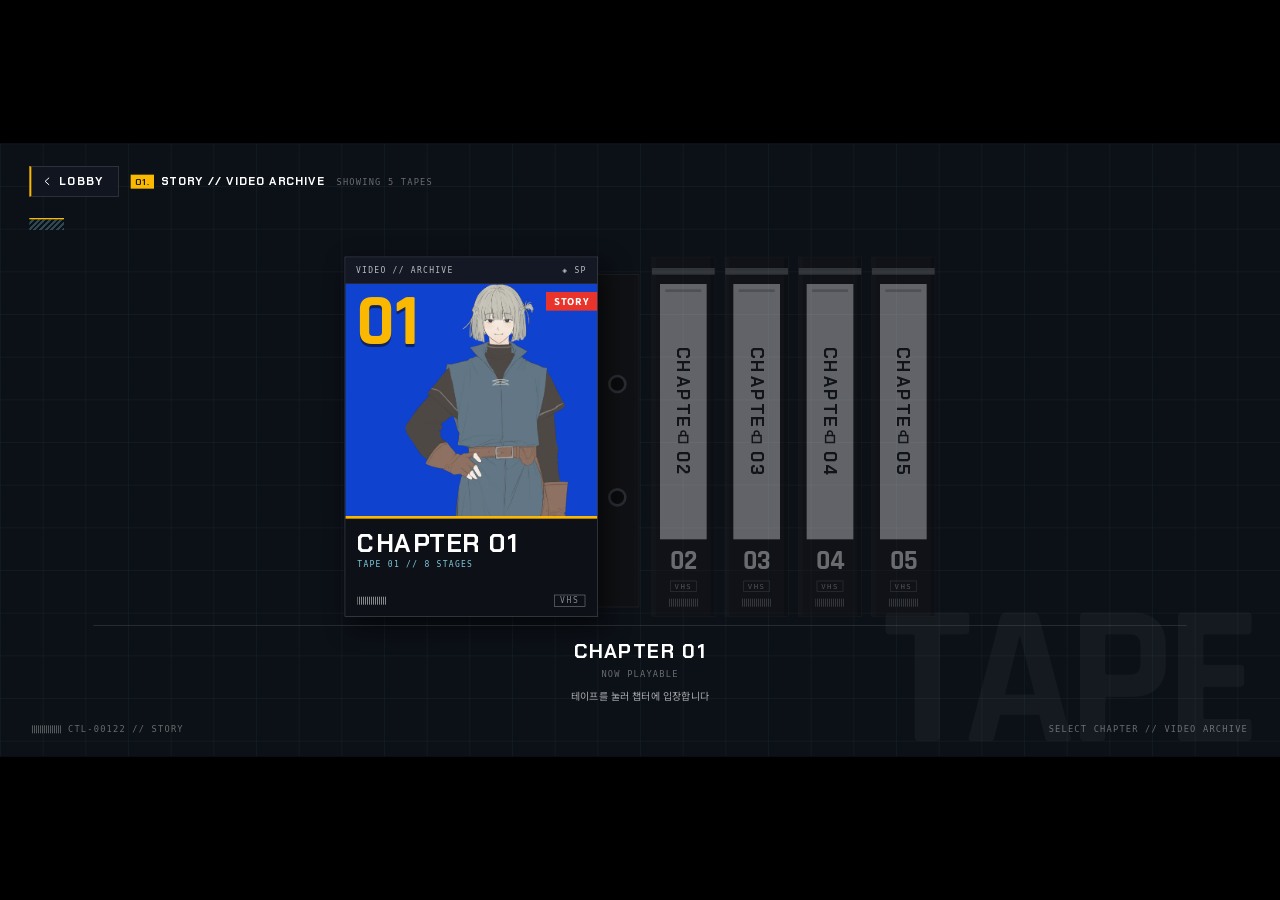
==== index.html @ e3a19040 "Add files via upload" ====
<!DOCTYPE html>
<html lang="ko">
<head>
  <meta charset="UTF-8">
  <meta name="viewport" content="width=device-width, initial-scale=1.0">
  <title>STORY MODE // AGENT LIST</title>
  <link rel="preconnect" href="https://fonts.googleapis.com">
  <link rel="stylesheet" href="https://fonts.googleapis.com/css2?family=Chakra+Petch:ital,wght@0,500;0,700;1,700&family=Rajdhani:wght@600;700&family=Noto+Sans+KR:wght@400;500;700;900&display=swap">
  <link rel="stylesheet" href="css/base.css">
  <link rel="stylesheet" href="css/select.css">
  <link rel="stylesheet" href="css/story.css">
  <link rel="stylesheet" href="css/formation.css">
  <link rel="stylesheet" href="css/battle.css">
</head>
<body>
  <!-- 1920 x 920 고정 캔버스 (기존 사이트와 동일한 기준 해상도 · 균일 스케일) -->
  <div id="viewport">
    <div id="stage" class="g-canvas">
      <div id="screen-root"></div>
      <div id="fx-root"></div>
    </div>
  </div>

  <div class="g-rotate-notice">가로모드 화면에서 플레이해 주세요</div>
  <div id="g-tooltip" class="g-tooltip" role="tooltip"></div>

  <!-- 공통 SVG 심볼 -->
  <svg width="0" height="0" style="position:absolute" aria-hidden="true">
    <defs>
      <g id="i-back" fill="none" stroke="currentColor" stroke-width="2.2" stroke-linejoin="miter"><path d="M16 4 7 12l9 8"/></g>
      <g id="i-lock" fill="none" stroke="currentColor" stroke-width="2.2" stroke-linecap="square" stroke-linejoin="miter"><path d="M5.4 10.4h13.2v10.2H5.4z"/><path d="M8.4 10.4V7.2a3.6 3.6 0 0 1 7.2 0v3.2"/></g>
      <g id="i-speed" fill="none" stroke="currentColor" stroke-width="2.2" stroke-linejoin="miter"><path d="M3 5l8 7-8 7z"/><path d="M12 5l8 7-8 7z"/></g>
      <g id="i-auto" fill="none" stroke="currentColor" stroke-width="2.2" stroke-linejoin="miter"><path d="M20 12a8 8 0 1 1-2.3-5.6"/><path d="M20 3v5h-5"/></g>
      <g id="i-swap" fill="none" stroke="currentColor" stroke-width="2.2" stroke-linejoin="miter"><path d="M4 8h14l-4-4"/><path d="M20 16H6l4 4"/></g>
      <g id="i-pause" fill="none" stroke="currentColor" stroke-width="2.6"><path d="M9 5v14M15 5v14"/></g>
      <g id="i-skip" fill="none" stroke="currentColor" stroke-width="2.2" stroke-linejoin="miter"><path d="M4 5l9 7-9 7z"/><path d="M18 5v14"/></g>
      <g id="i-target" fill="none" stroke="currentColor" stroke-width="2"><circle cx="12" cy="12" r="8"/><path d="M12 1v5M12 18v5M1 12h5M18 12h5"/></g>
    </defs>
  </svg>

  <!-- 데이터 (챕터·캐릭터 추가 시 이 파일들만 수정) -->
  <script src="js/data/statuses.js"></script>
  <script src="js/data/characters.js"></script>
  <script src="js/data/enemies.js"></script>
  <script src="js/data/stories.js"></script>
  <script src="js/data/chapters.js"></script>
  <!-- 코어 -->
  <script src="js/core/util.js"></script>
  <script src="js/core/art.js"></script>
  <script src="js/core/save.js"></script>
  <script src="js/core/tooltip.js"></script>
  <script src="js/core/router.js"></script>
  <!-- 시스템 (화면과 분리된 순수 게임 로직) -->
  <script src="js/systems/battle-engine.js"></script>
  <!-- 화면 -->
  <script src="js/screens/chapter-select.js"></script>
  <script src="js/screens/chapter-map.js"></script>
  <script src="js/screens/story.js"></script>
  <script src="js/screens/formation.js"></script>
  <script src="js/screens/battle-fx.js"></script>
  <script src="js/screens/battle-ui.js"></script>
  <script src="js/screens/tutorial.js"></script>
  <script src="js/main.js"></script>
</body>
</html>
---- css/base.css ----
/* ==============================================================================
   GAME SITE — BASE
   기존 사이트(20241754_김민솔) 디자인 토큰 계승
   · 컬러: Ref/색감/색감_최종.png (코발트 #0f42cf · 옐로 #fab800 · 딥 네이비 #141824 · 레드 #e8342a)
   · 폰트: Chakra Petch / Rajdhani / Noto Sans KR + 모노 라벨
   · 1920 x 920 고정 캔버스 균일 스케일
   ============================================================================== */

:root {
  --c-white: #ffffff;
  --c-steel-blue: #0f42cf;
  --c-blue: #3a6ea5;
  --c-cyan: #7ec8d8;
  --c-deep-navy: #141824;
  --c-dark-core: #0d1017;
  --c-slate: #232733;
  --c-slate-dark: #181c26;
  --c-accent-yellow: #fab800;
  --c-yellow-soft: #e8c44a;
  --c-alert-red: #e8342a;
  --c-buff: #7ec8d8;
  --c-debuff: #e8342a;

  --panel-bg: rgba(18, 22, 32, 0.92);
  --panel-border: rgba(255, 255, 255, 0.18);
  --txt: #ffffff;
  --txt-dim: rgba(255, 255, 255, 0.65);
  --txt-faint: rgba(255, 255, 255, 0.38);
  --line: rgba(255, 255, 255, 0.16);

  --font-display: "Chakra Petch", "Noto Sans KR", sans-serif;
  --font-headline: "Rajdhani", "Noto Sans KR", sans-serif;
  --font-mono: "Consolas", "JetBrains Mono", monospace;
  --font-body: "Noto Sans KR", -apple-system, "Segoe UI", sans-serif;

  --ease-snappy: cubic-bezier(0.16, 1, 0.3, 1);
}

*, *::before, *::after { box-sizing: border-box; margin: 0; padding: 0; -webkit-font-smoothing: antialiased; }

html, body {
  width: 100%; height: 100%;
  overflow: hidden;
  background: #000;
  color: var(--txt);
  font-family: var(--font-body);
  user-select: none;
}

button { font-family: inherit; color: inherit; background: none; border: 0; cursor: pointer; }
button:disabled { cursor: default; }
img { -webkit-user-drag: none; }

#viewport { position: fixed; inset: 0; background: #000; overflow: hidden; }

.g-canvas {
  position: absolute;
  left: 50%; top: 50%;
  width: 1920px; height: 920px;
  transform-origin: center center;
  transform: translate(-50%, -50%);
  overflow: hidden;
  background: #0c1017;
}

#screen-root, #fx-root { position: absolute; inset: 0; }
#fx-root { pointer-events: none; z-index: 900; }
#fx-root > * { pointer-events: auto; }

.g-screen { position: absolute; inset: 0; overflow: hidden; }

.g-ico { width: 100%; height: 100%; display: block; }

/* ── 화면 페이드 (기존 사이트 .screen-fade) ── */
.g-fade-in { animation: gFadeIn 0.28s var(--ease-snappy) both; }
@keyframes gFadeIn { from { opacity: 0; transform: scale(0.996); } to { opacity: 1; transform: none; } }

/* ── 상단 컨트롤 바 (기존 .btn-return-lobby 스타일) ── */
.g-topbar {
  position: absolute; top: 34px; left: 44px; right: 44px;
  display: flex; align-items: center; gap: 18px;
  z-index: 50;
}
.g-back {
  display: inline-flex; align-items: center; gap: 10px;
  height: 46px; padding: 0 22px 0 16px;
  background: var(--panel-bg);
  border: 1.5px solid var(--panel-border);
  border-left: 3px solid var(--c-accent-yellow);
  font-family: var(--font-display);
  font-weight: 700; font-size: 17px; letter-spacing: 0.12em;
  color: var(--txt);
  transition: border-color 0.16s ease, transform 0.16s ease;
}
.g-back:hover { border-color: rgba(255,255,255,0.55); border-left-color: var(--c-accent-yellow); transform: translateY(-2px); }
.g-back .g-ico { width: 16px; height: 16px; }
.g-badge {
  display: inline-flex; align-items: center; gap: 10px;
  font-family: var(--font-display); font-weight: 700; font-size: 17px; letter-spacing: 0.1em;
}
.g-badge .num {
  background: var(--c-accent-yellow); color: var(--c-deep-navy);
  font-size: 13px; padding: 2px 6px; font-weight: 800;
}
.g-mono { font-family: var(--font-mono); font-size: 13px; letter-spacing: 0.14em; color: var(--txt-faint); text-transform: uppercase; }

/* ── 버튼 ── */
.g-btn {
  position: relative;
  display: inline-flex; align-items: center; justify-content: center; gap: 12px;
  height: 64px; min-width: 220px; padding: 0 36px;
  font-family: var(--font-display); font-size: 24px; font-weight: 700; letter-spacing: 0.08em;
  background: var(--panel-bg);
  border: 1.5px solid var(--panel-border);
  transition: transform 0.16s cubic-bezier(0.2,0,0,1), border-color 0.16s ease, filter 0.16s ease;
}
.g-btn:hover:not(:disabled) { transform: translateY(-3px); border-color: rgba(255,255,255,0.55); }
.g-btn:active:not(:disabled) { transform: translateY(1px); }
.g-btn:disabled { opacity: 0.4; }
/* 메인 액션 버튼 — 옐로 + 계단 노치 (기존 gm-card 실루엣) */
.g-btn-primary {
  background: var(--c-accent-yellow);
  color: var(--c-deep-navy);
  border-color: var(--c-accent-yellow);
  clip-path: polygon(0 0, calc(100% - 18px) 0, 100% 18px, 100% 100%, 18px 100%, 0 calc(100% - 18px));
}
.g-btn-primary:hover:not(:disabled) { border-color: var(--c-accent-yellow); filter: brightness(1.06); }
.g-btn-primary::after {
  content: "▶▶"; font-size: 12px; letter-spacing: -2px; opacity: 0.6;
}
.g-btn-ghost { background: rgba(255,255,255,0.92); color: var(--c-deep-navy); border-color: #fff; }

/* ── 패널 (기존 노치 패널) ── */
.g-panel {
  background: var(--panel-bg);
  border: 1.5px solid var(--panel-border);
  clip-path: polygon(0 0, 190px 0, 206px 14px, 100% 14px, 100% 100%, 0 100%);
}

/* ── 툴팁 (기존 .js-global-tooltip) ── */
.g-tooltip {
  position: fixed; z-index: 99999; display: none; pointer-events: none;
  max-width: min(380px, calc(100vw - 16px));
  background: #101a2b; color: #fff;
  font-size: 14px; font-weight: 500; line-height: 1.55; letter-spacing: 0.01em;
  padding: 10px 14px;
  border-left: 3px solid var(--c-accent-yellow);
  box-shadow: 0 8px 24px rgba(0,0,0,0.45);
  word-break: keep-all;
}
.g-tooltip.visible { display: block; }
.g-tooltip .tt-title { font-weight: 800; font-size: 15px; margin-bottom: 4px; display: flex; gap: 8px; align-items: baseline; }
.g-tooltip .tt-tag { font-family: var(--font-mono); font-size: 11px; letter-spacing: 0.12em; color: var(--c-accent-yellow); text-transform: uppercase; }
.g-tooltip .tt-tag.buff { color: var(--c-buff); }
.g-tooltip .tt-tag.debuff { color: #ff7a72; }
.g-tooltip .tt-sub { color: rgba(255,255,255,0.6); font-size: 12px; margin-top: 4px; }
.g-tooltip em { font-style: normal; color: var(--c-accent-yellow); font-weight: 700; }
.g-tooltip .tt-row + .tt-row { margin-top: 6px; padding-top: 6px; border-top: 1px solid rgba(255,255,255,0.1); }

/* ── 오류 화면 ── */
.g-error {
  position: absolute; inset: 0; display: flex; flex-direction: column; align-items: center; justify-content: center; gap: 22px;
  background: #0c1017;
}
.g-error-code { font-family: var(--font-mono); letter-spacing: 0.2em; color: var(--c-alert-red); }
.g-error-msg { font-size: 22px; }

/* ── 공통 배경 장식 (기존 selection-bg-deco 축약) ── */
.g-bg-grid {
  position: absolute; inset: 0; pointer-events: none;
  background-image:
    linear-gradient(rgba(126,200,216,0.05) 1px, transparent 1px),
    linear-gradient(90deg, rgba(126,200,216,0.05) 1px, transparent 1px);
  background-size: 64px 64px;
}
.g-hash {
  position: absolute; width: 52px; height: 18px; pointer-events: none;
  background: repeating-linear-gradient(-45deg, rgba(126,200,216,0.3) 0 3px, transparent 3px 6px);
  border-top: 2px solid var(--c-accent-yellow);
}
.g-ghost-num {
  position: absolute; font-family: var(--font-headline); font-weight: 700; line-height: 1;
  color: rgba(255,255,255,0.04); letter-spacing: -0.04em; pointer-events: none;
}
.g-barcode {
  display: inline-block; width: 44px; height: 12px;
  background-image: repeating-linear-gradient(to right, currentColor 0 1.5px, transparent 1.5px 3px, currentColor 3px 4.5px, transparent 4.5px 6px);
}

/* 세로 화면 안내 */
.g-rotate-notice {
  display: none; position: fixed; inset: 0; z-index: 100000;
  align-items: center; justify-content: center;
  background: #0c1017; color: #fff; font-size: 18px; letter-spacing: 0.04em;
}
@media (orientation: portrait) and (max-width: 900px) {
  .g-rotate-notice { display: flex; }
}
---- css/select.css ----
/* ==============================================================================
   CHAPTER SELECT — 비디오 테이프 (옆면 = 챕터, 선택된 챕터 = 앞면)
   CHAPTER MAP    — 스테이지 타임라인 + 스테이지 팝업
   ============================================================================== */

/* ── 챕터 선택 ─────────────────────────────────────────────────────────── */
.cs-screen { background: #0c1017; }
.cs-screen .g-ghost-num { font-size: 300px; right: 40px; bottom: -40px; }
.cs-screen .g-hash { top: 112px; left: 44px; }
.cs-label-br { position: absolute; right: 48px; bottom: 34px; }
.cs-label-bl { position: absolute; left: 48px; bottom: 34px; display: flex; gap: 10px; align-items: center; color: rgba(255,255,255,0.3); }

.cs-shelf {
  position: absolute; left: 0; right: 0; top: 150px; height: 560px;
  display: flex; align-items: flex-end; justify-content: center; gap: 14px;
}
/* 선반 바닥선 */
.cs-shelf::after {
  content: ""; position: absolute; left: 140px; right: 140px; bottom: -14px; height: 1px; background: var(--line);
}

/* 테이프 옆면 */
.cs-spine {
  position: relative; flex: 0 0 96px; height: 540px;
  background: #15171d;
  border: 1px solid rgba(255,255,255,0.08);
  box-shadow: inset 6px 0 0 rgba(255,255,255,0.03), inset -6px 0 0 rgba(0,0,0,0.4);
  display: flex; flex-direction: column; align-items: center;
  padding: 16px 0 14px;
  transition: transform 0.18s var(--ease-snappy);
}
.cs-spine-band { width: 100%; height: 10px; background: var(--c-steel-blue); }
.cs-spine-label {
  flex: 1; width: 70px; margin: 14px 0;
  background: #ecebe4; color: var(--c-deep-navy);
  display: flex; align-items: center; justify-content: center;
  position: relative;
}
.cs-spine-label span {
  writing-mode: vertical-rl;
  font-family: var(--font-display); font-weight: 700; font-size: 26px; letter-spacing: 0.14em;
}
.cs-spine-label::before {
  content: ""; position: absolute; top: 8px; left: 8px; right: 8px; height: 4px; background: var(--c-accent-yellow);
}
.cs-spine-num { font-family: var(--font-headline); font-weight: 700; font-size: 40px; line-height: 1; color: #fff; }
.cs-spine-vhs {
  margin-top: 8px; font-family: var(--font-mono); font-size: 11px; letter-spacing: 0.2em;
  border: 1px solid rgba(255,255,255,0.35); padding: 1px 6px; color: rgba(255,255,255,0.7);
}
.cs-spine .g-barcode { margin-top: 10px; color: rgba(255,255,255,0.4); }
.cs-spine.is-locked { filter: grayscale(1); opacity: 0.38; cursor: default; }
.cs-spine.is-locked .cs-spine-band { background: #6b6f78; }
.cs-spine-lock {
  position: absolute; top: 50%; left: 50%; width: 30px; height: 30px; transform: translate(-50%, -50%);
  color: var(--c-deep-navy); background: #ecebe4; padding: 3px;
}

/* 테이프 앞면 (선택된 챕터) */
.cs-cover-wrap { position: relative; flex: 0 0 auto; margin-right: 66px; }
.cs-tape-body {
  position: absolute; top: 26px; right: -62px; width: 330px; height: 500px;
  background: #101114; border: 1px solid rgba(255,255,255,0.08);
  transition: transform 0.3s var(--ease-snappy);
}
.cs-tape-body::before, .cs-tape-body::after {
  content: ""; position: absolute; right: 18px; width: 28px; height: 28px; border-radius: 50%;
  border: 4px solid #2a2c33; background: #0a0b0d;
}
.cs-tape-body::before { top: 150px; }
.cs-tape-body::after { top: 320px; }
.cs-cover {
  position: relative; width: 380px; height: 540px; display: block; text-align: left;
  background: #121722;
  border: 1.5px solid rgba(255,255,255,0.22);
  overflow: hidden;
  transition: transform 0.2s cubic-bezier(0.2,0,0,1), border-color 0.2s ease;
  filter: drop-shadow(10px 14px 18px rgba(0,0,0,0.6));
}
.cs-cover-wrap:hover .cs-cover { transform: translateY(-6px); border-color: var(--c-accent-yellow); }
.cs-cover-wrap:hover .cs-tape-body { transform: translateX(26px); }
.cs-cover-top {
  position: absolute; top: 0; left: 0; right: 0; height: 40px; z-index: 3;
  display: flex; align-items: center; justify-content: space-between; padding: 0 16px;
  background: var(--c-deep-navy); border-bottom: 1px solid rgba(255,255,255,0.1);
  font-family: var(--font-mono); font-size: 12px; letter-spacing: 0.16em; color: rgba(255,255,255,0.7);
}
.cs-cover-art { position: absolute; top: 40px; left: 0; right: 0; bottom: 150px; background: var(--c-steel-blue); overflow: hidden; }
.cs-cover-art img { position: absolute; left: 50%; top: 0; height: 200%; }
.cs-cover-num {
  position: absolute; z-index: 3; left: 16px; top: 52px;
  font-family: var(--font-headline); font-weight: 700; font-size: 110px; line-height: 0.85; color: var(--c-accent-yellow);
  text-shadow: 0 4px 0 rgba(13,16,23,0.6);
}
.cs-cover-tag {
  position: absolute; z-index: 3; top: 52px; right: 0;
  background: var(--c-alert-red); color: #fff; font-weight: 800; font-size: 14px; letter-spacing: 0.1em; padding: 4px 12px;
}
.cs-cover-bottom {
  position: absolute; left: 0; right: 0; bottom: 0; height: 150px; z-index: 3;
  background: #0d1017; padding: 18px 18px 14px; display: flex; flex-direction: column; gap: 6px;
  border-top: 4px solid var(--c-accent-yellow);
}
.cs-cover-title { font-family: var(--font-display); font-weight: 700; font-size: 38px; letter-spacing: 0.06em; line-height: 1; }
.cs-cover-sub { font-family: var(--font-mono); font-size: 12px; letter-spacing: 0.16em; color: var(--c-cyan); }
.cs-cover-meta { margin-top: auto; display: flex; align-items: center; justify-content: space-between; color: rgba(255,255,255,0.5); }
.cs-cover-meta .vhs { font-family: var(--font-mono); font-size: 12px; border: 1px solid rgba(255,255,255,0.4); padding: 1px 8px; letter-spacing: 0.2em; }

.cs-caption {
  position: absolute; left: 0; right: 0; top: 742px; text-align: center;
}
.cs-caption-title { font-family: var(--font-display); font-weight: 700; font-size: 30px; letter-spacing: 0.08em; }
.cs-caption-sub { margin-top: 8px; }
.cs-caption-hint { margin-top: 14px; font-size: 15px; color: var(--txt-dim); }

/* ── 챕터 맵 ──────────────────────────────────────────────────────────── */
.cm-screen { background: #0c1017; }
.cm-bg-art {
  position: absolute; left: 260px; top: 60px; height: 980px; opacity: 0.08; filter: grayscale(1);
  pointer-events: none;
}
.cm-screen .g-ghost-num { font-size: 420px; left: 30px; top: 70px; color: rgba(255,255,255,0.035); }
.cm-horizon { position: absolute; left: 0; right: 0; top: 560px; height: 1px; background: rgba(126,200,216,0.14); }
.cm-vline { position: absolute; top: 0; bottom: 0; width: 1px; background: rgba(126,200,216,0.08); }
.cm-chapter-title {
  position: absolute; left: 92px; top: 150px;
}
.cm-chapter-title .eyebrow { font-family: var(--font-mono); font-size: 14px; letter-spacing: 0.2em; color: var(--c-cyan); }
.cm-chapter-title .title { margin-top: 10px; font-family: var(--font-display); font-weight: 700; font-size: 64px; letter-spacing: 0.04em; line-height: 1; }
.cm-chapter-title .sub { margin-top: 14px; color: var(--txt-dim); font-size: 16px; }

.cm-timeline { position: absolute; left: 0; right: 0; bottom: 0; height: 260px; }
.cm-rail {
  position: absolute; left: 70px; right: 70px; bottom: 74px; height: 14px;
  border-top: 1px solid rgba(255,255,255,0.5);
  background-image: repeating-linear-gradient(90deg, rgba(255,255,255,0.35) 0 1px, transparent 1px 16px);
  background-size: 100% 6px; background-repeat: no-repeat;
}
.cm-rail-time { position: absolute; bottom: 36px; font-family: var(--font-mono); font-size: 13px; color: rgba(255,255,255,0.45); letter-spacing: 0.1em; }

.cm-node {
  position: absolute; bottom: 74px; width: 300px; height: 150px; text-align: left;
  display: flex; flex-direction: column; justify-content: flex-end; padding: 0 0 26px 0;
}
.cm-node-no { font-family: var(--font-headline); font-weight: 700; font-size: 44px; line-height: 1; color: #fff; }
.cm-node-no small { font-size: 30px; color: rgba(255,255,255,0.6); }
.cm-node-name { margin-top: 4px; font-size: 26px; font-weight: 700; letter-spacing: 0.02em; }
.cm-node-state { position: absolute; top: 28px; left: 92px; font-family: var(--font-mono); font-size: 12px; letter-spacing: 0.16em; color: var(--c-accent-yellow); }
.cm-node::after {
  content: ""; position: absolute; left: 0; bottom: -7px; width: 14px; height: 14px; transform: rotate(45deg);
  background: #0c1017; border: 2px solid #fff;
}
.cm-node:hover .cm-node-name, .cm-node.is-selected .cm-node-name { color: var(--c-accent-yellow); }
.cm-node.is-selected::after { background: var(--c-accent-yellow); border-color: var(--c-accent-yellow); }
.cm-node.is-cleared::after { background: #fff; }
.cm-node.is-new { animation: cmNodeIn 0.9s var(--ease-snappy) both; }
@keyframes cmNodeIn {
  0% { opacity: 0; transform: translateY(24px); }
  60% { opacity: 1; }
  100% { opacity: 1; transform: none; }
}
.cm-new-flag {
  position: absolute; top: 0; left: 0; background: var(--c-alert-red); color: #fff;
  font-family: var(--font-mono); font-size: 12px; letter-spacing: 0.14em; padding: 2px 8px;
}

/* 스테이지 팝업 (오른쪽) */
.cm-popup {
  position: absolute; right: 60px; top: 120px; width: 600px; height: 520px; z-index: 40;
  padding: 50px 46px 40px;
  display: flex; flex-direction: column;
  animation: cmPop 0.3s var(--ease-snappy) both;
}
@keyframes cmPop { from { opacity: 0; transform: translateX(30px); } to { opacity: 1; transform: none; } }
.cm-popup-eyebrow { font-family: var(--font-mono); font-size: 13px; letter-spacing: 0.2em; color: var(--c-cyan); }
.cm-popup-name { margin-top: 12px; font-family: var(--font-display); font-weight: 700; font-size: 60px; line-height: 1; letter-spacing: 0.03em; }
.cm-popup-rule { margin: 22px 0 20px; height: 1px; background: var(--line); position: relative; }
.cm-popup-rule::before { content: ""; position: absolute; left: 0; top: -1px; width: 60px; height: 3px; background: var(--c-accent-yellow); }
.cm-popup-tags { display: flex; gap: 8px; margin-bottom: 14px; }
.cm-tag { font-family: var(--font-mono); font-size: 12px; letter-spacing: 0.14em; padding: 3px 10px; border: 1px solid var(--c-cyan); color: var(--c-cyan); }
.cm-tag.warn { border-color: var(--c-accent-yellow); color: var(--c-accent-yellow); }
.cm-popup-desc { font-size: 19px; line-height: 1.7; color: rgba(255,255,255,0.86); word-break: keep-all; }
.cm-popup-actions { margin-top: auto; display: flex; justify-content: flex-end; }
.cm-popup-actions .g-btn { min-width: 300px; height: 72px; font-size: 28px; }
.cm-popup-close {
  position: absolute; top: 26px; right: 22px; width: 36px; height: 36px; font-size: 20px; color: var(--txt-dim);
}
.cm-popup-close:hover { color: #fff; }

/* 열린 챕터 옆면 (선택 가능) */
.cs-spine.is-open { cursor: pointer; text-align: center; color: inherit; font-family: inherit; }
.cs-spine.is-open:hover { transform: translateY(-8px); border-color: rgba(255,255,255,0.4); }
.cs-new-flag {
  position: absolute; top: -12px; left: 50%; transform: translateX(-50%); z-index: 5;
  background: var(--c-alert-red); color: #fff; font-family: var(--font-mono); font-size: 12px; letter-spacing: 0.16em; padding: 2px 10px;
}
.cs-cover .cs-new-flag { top: 50px; left: auto; right: 0; transform: none; }
.cs-cover .cs-cover-tag + .cs-new-flag { top: 84px; }
.cm-node-sub { font-size: 15px; color: var(--txt-dim); margin-top: 2px; }
.cm-popup-sub { margin-top: 10px; font-size: 26px; font-weight: 700; color: rgba(255,255,255,0.88); }
.cm-popup-actions { gap: 12px; }
.cm-popup-actions .g-btn { min-width: 0; flex: 1; padding: 0 18px; }
.cm-popup-actions .g-btn:not(.g-btn-primary) { font-size: 22px; }

/* 타임라인 트랙 (스테이지 간격 고정 · 드래그로 좌우 이동) */
.cm-timeline { overflow: hidden; }
.cm-track { position: absolute; left: 0; top: 0; bottom: 0; will-change: transform; }
.cm-timeline.is-draggable { cursor: grab; touch-action: pan-y; }
.cm-timeline.is-dragging { cursor: grabbing; }
.cm-timeline.is-dragging .cm-node { pointer-events: none; }
.cm-timeline::before, .cm-timeline::after { content: ""; position: absolute; top: 0; bottom: 0; width: 120px; z-index: 5; pointer-events: none; opacity: 0; transition: opacity 0.25s ease; }
.cm-timeline::before { left: 0; background: linear-gradient(90deg, rgba(12,16,23,0.95), transparent); }
.cm-timeline::after { right: 0; background: linear-gradient(-90deg, rgba(12,16,23,0.95), transparent); }
.cm-timeline.can-left::before, .cm-timeline.can-right::after { opacity: 1; }
---- css/story.css ----
/* ==============================================================================
   STORY — 검은 화면 + 스테이지 이름(3초) → 대사창 (클릭 진행 / SKIP)
   ============================================================================== */
.st-screen { background: #000; cursor: pointer; }

.st-scene { position: absolute; inset: 0; overflow: hidden; }
.st-scene.is-shake { animation: stShake 0.7s linear both; }
@keyframes stShake {
  0%, 100% { transform: none; }
  10% { transform: translate(-14px, 6px); } 20% { transform: translate(12px, -8px); }
  30% { transform: translate(-10px, -4px); } 40% { transform: translate(9px, 7px); }
  50% { transform: translate(-7px, 3px); } 60% { transform: translate(6px, -5px); }
  70% { transform: translate(-4px, 2px); } 80% { transform: translate(3px, -2px); } 90% { transform: translate(-1px, 1px); }
}

/* 멀리서 깜빡이는 희미한 빛 */
.st-light {
  position: absolute; left: 50%; top: 40%; width: 10px; height: 10px; border-radius: 50%;
  transform: translate(-50%, -50%);
  background: #fff;
  box-shadow: 0 0 24px 10px rgba(255,255,255,0.35);
  opacity: 0;
  transition: width 1.6s ease, height 1.6s ease, box-shadow 1.6s ease, opacity 0.6s ease;
}
.st-light.is-flicker { animation: stFlicker 2.6s steps(1) infinite; }
@keyframes stFlicker {
  0% { opacity: 0.0; } 8% { opacity: 0.8; } 12% { opacity: 0.1; } 20% { opacity: 0.7; }
  45% { opacity: 0.6; } 50% { opacity: 0.05; } 58% { opacity: 0.75; } 100% { opacity: 0.65; }
}
.st-light.is-bright {
  animation: none; opacity: 0.9;
  width: 340px; height: 560px; border-radius: 50%;
  background: rgba(255,255,255,0.08);
  box-shadow: 0 0 140px 60px rgba(220,229,242,0.14), inset 0 0 120px rgba(220,229,242,0.25);
}
.st-light.is-warp { animation: stWarp 0.7s ease both; }
@keyframes stWarp { 0%,100% { transform: translate(-50%,-50%); } 30% { transform: translate(-50%,-50%) scale(1.15, 0.85) skewX(8deg); } 60% { transform: translate(-50%,-50%) scale(0.9, 1.1) skewX(-6deg); } }
.st-light.is-off { opacity: 0; }

/* 빛 너머의 실루엣 */
.st-figure {
  position: absolute; left: 50%; top: 40%; width: 200px; height: 480px;
  transform: translate(-50%, -50%) scale(0.7);
  color: #05060a; opacity: 0;
  transition: opacity 1.4s ease, transform 1.4s var(--ease-snappy);
}
.st-figure svg { width: 100%; height: 100%; display: block; }
.st-figure.is-visible { opacity: 1; }
.st-figure.is-near { transform: translate(-50%, -50%) scale(0.85); }
.st-figure.is-run { opacity: 0; transform: translate(-50%, -50%) scale(0.35); transition: opacity 1.1s ease, transform 1.1s ease-in; }

/* 말하는 캐릭터 */
.st-portrait {
  position: absolute; left: 180px; bottom: -120px; height: 940px; opacity: 0;
  filter: brightness(0.55);
  transition: opacity 0.35s ease, transform 0.35s var(--ease-snappy);
  transform: translateX(-20px);
  pointer-events: none;
}
.st-portrait.is-on { opacity: 1; transform: none; }

/* 대사창 */
.st-box {
  position: absolute; left: 0; right: 0; bottom: 0; height: 230px;
  background: rgba(8, 10, 15, 0.86);
  border-top: 1px solid rgba(255,255,255,0.14);
  padding: 34px 330px 0;
  opacity: 0; transform: translateY(16px);
  transition: opacity 0.4s ease, transform 0.4s var(--ease-snappy);
}
.st-box.is-on { opacity: 1; transform: none; }
.st-name {
  display: inline-flex; align-items: baseline; gap: 14px;
  font-family: var(--font-display); font-size: 30px; font-weight: 700; letter-spacing: 0.04em;
  padding-bottom: 8px; margin-bottom: 14px;
  border-bottom: 2px solid var(--c-accent-yellow);
  min-height: 46px;
}
.st-name small { font-family: var(--font-mono); font-size: 12px; letter-spacing: 0.2em; color: var(--txt-faint); font-weight: 400; }
.st-name.is-empty { visibility: hidden; }
.st-text { font-size: 26px; line-height: 1.6; color: #fff; word-break: keep-all; min-height: 84px; }
.st-text.is-narration { font-style: italic; color: rgba(255,255,255,0.72); }
.st-next {
  position: absolute; right: 330px; bottom: 30px; width: 0; height: 0;
  border-left: 9px solid transparent; border-right: 9px solid transparent; border-top: 12px solid #fff;
  opacity: 0; animation: stNext 1s ease-in-out infinite;
}
.st-next.is-on { opacity: 1; }
@keyframes stNext { 50% { transform: translateY(6px); } }

.st-skip {
  position: absolute; top: 34px; right: 44px; z-index: 50;
  display: inline-flex; align-items: center; gap: 10px;
  height: 46px; padding: 0 18px 0 20px;
  font-family: var(--font-display); font-size: 18px; font-weight: 700; letter-spacing: 0.14em;
  color: rgba(255,255,255,0.85);
  border: 1.5px solid rgba(255,255,255,0.25);
  background: rgba(8,10,15,0.6);
}
.st-skip:hover { color: #fff; border-color: rgba(255,255,255,0.6); }
.st-skip .g-ico { width: 18px; height: 18px; }
.st-progress { position: absolute; top: 46px; left: 44px; z-index: 30; }

/* 검은 화면 + 스테이지 이름 */
.st-title {
  position: absolute; inset: 0; z-index: 40; background: #000;
  display: flex; flex-direction: column; align-items: center; justify-content: center; gap: 16px;
  transition: opacity 0.6s ease;
  cursor: default;
}
.st-title.is-out { opacity: 0; pointer-events: none; }
.st-title-eyebrow { font-family: var(--font-mono); font-size: 14px; letter-spacing: 0.3em; color: rgba(255,255,255,0.45); }
.st-title-name {
  font-family: var(--font-display); font-size: 72px; font-weight: 700; letter-spacing: 0.12em;
  animation: stTitleIn 1.2s var(--ease-snappy) both;
}
.st-title-rule { width: 80px; height: 3px; background: var(--c-accent-yellow); animation: stRule 1.2s 0.3s var(--ease-snappy) both; }
@keyframes stTitleIn { from { opacity: 0; letter-spacing: 0.4em; } to { opacity: 1; } }
@keyframes stRule { from { width: 0; } }

/* ── 장면 배경 (이미지 없이 단색 + 최소한의 형태) ── */
.st-scene { transition: background-color 0.8s ease; }
.st-scene.bg-dark { background: #000; }
.st-scene.bg-room { background: #2a2420; }
.st-scene.bg-room::before { /* 창문으로 들어오는 햇빛 */
  content: ""; position: absolute; right: 260px; top: 90px; width: 360px; height: 420px;
  border: 10px solid #3a3029; background: rgba(255,236,190,0.16);
  box-shadow: 0 0 120px 30px rgba(255,226,160,0.12);
}
.st-scene.bg-room::after { content: ""; position: absolute; right: 440px; top: 90px; width: 10px; height: 420px; background: #3a3029; }
.st-scene.bg-campus { background: #253240; }
.st-scene.bg-campus::before { /* 교정 건물 실루엣 */
  content: ""; position: absolute; left: 0; right: 0; bottom: 230px; height: 300px;
  background: #1c2733;
  clip-path: polygon(0 100%, 0 40%, 8% 40%, 8% 20%, 14% 20%, 14% 40%, 30% 40%, 30% 10%, 34% 0, 38% 10%, 38% 40%, 60% 40%, 60% 25%, 72% 25%, 72% 40%, 86% 40%, 86% 15%, 92% 15%, 92% 40%, 100% 40%, 100% 100%);
}
.st-scene.bg-hall { background: #1f2229; }
.st-scene.bg-hall::before { /* 복도 원근선 */
  content: ""; position: absolute; inset: 0;
  background:
    linear-gradient(to bottom right, transparent 49.6%, rgba(255,255,255,0.06) 50%, transparent 50.4%) left / 50% 100% no-repeat,
    linear-gradient(to bottom left, transparent 49.6%, rgba(255,255,255,0.06) 50%, transparent 50.4%) right / 50% 100% no-repeat;
}
.st-scene.bg-classroom { background: #2a2a30; }
.st-scene.bg-classroom::before { /* 칠판 */
  content: ""; position: absolute; left: 420px; right: 420px; top: 110px; height: 260px;
  background: #22362e; border: 12px solid #3b342c;
}
.st-scene.bg-field { background: #22302a; }
.st-scene.bg-field::before { /* 훈련장 바닥 + 표적 */
  content: ""; position: absolute; left: 0; right: 0; bottom: 0; height: 46%; background: #2b3a2f; border-top: 1px solid rgba(255,255,255,0.08);
}
.st-scene.bg-field::after {
  content: ""; position: absolute; right: 380px; bottom: 380px; width: 90px; height: 90px; border-radius: 50%;
  border: 10px solid #8a3a2e; box-shadow: inset 0 0 0 14px #2b3a2f, inset 0 0 0 26px #8a3a2e;
}
.st-scene:not(.bg-dark) .st-portrait { filter: brightness(0.9); }

/* 장면 라벨 (좌상단) */
.st-scene-label {
  position: absolute; top: 80px; left: 44px; z-index: 30; opacity: 0; transition: opacity 0.4s ease;
  display: flex; align-items: baseline; gap: 12px; font-size: 18px; font-weight: 700;
}
.st-scene-label.is-on { opacity: 1; }
.st-scene-label b { font-family: var(--font-mono); font-size: 13px; letter-spacing: 0.2em; color: var(--c-accent-yellow); font-weight: 400; }
.st-scene-label span { font-size: 14px; font-weight: 400; color: var(--txt-dim); }
.st-scene-label span::before { content: "· "; }

/* 장면 전환 카드 */
.st-card {
  position: absolute; inset: 0; z-index: 35; background: #000;
  display: flex; flex-direction: column; align-items: center; justify-content: center; gap: 14px;
  opacity: 0; pointer-events: none; transition: opacity 0.5s ease;
}
.st-card.is-on { opacity: 1; pointer-events: auto; }
.st-card-no { font-family: var(--font-mono); font-size: 15px; letter-spacing: 0.3em; color: var(--c-accent-yellow); }
.st-card-title { font-size: 46px; font-weight: 900; letter-spacing: 0.04em; }
.st-card-place { font-size: 17px; color: var(--txt-dim); }
.st-card.is-on .st-card-title { animation: stTitleIn 1.2s var(--ease-snappy) both; }

.st-title-sub { font-size: 28px; font-weight: 700; letter-spacing: 0.06em; color: rgba(255,255,255,0.85); animation: stTitleIn 1.4s 0.2s var(--ease-snappy) both; }

/* 나레이션 */
.st-narr-tag { font-family: var(--font-mono); font-size: 14px; letter-spacing: 0.24em; color: var(--c-cyan); font-weight: 400; }
.st-text.is-narrator { color: #dce5f2; }

/* 손바닥 위 불꽃 + 흙먼지 */
.st-palm { position: absolute; left: 50%; top: 42%; width: 0; height: 0; opacity: 0; transition: opacity 0.6s ease; }
.st-palm.is-on { opacity: 1; }
.st-palm-fire {
  position: absolute; left: -26px; top: -60px; width: 52px; height: 74px;
  border-radius: 50% 50% 50% 50% / 62% 62% 38% 38%;
  background: #ff8a2a; box-shadow: 0 0 30px 12px rgba(255,110,30,0.55), inset 0 -10px 16px #ffd36b;
  animation: stFire 0.9s ease-in-out infinite alternate;
}
@keyframes stFire { to { transform: scale(0.92, 1.08) translateY(-4px); } }
.st-palm-dust {
  position: absolute; left: -70px; top: -40px; width: 140px; height: 70px; border-radius: 50%;
  border: 3px dotted rgba(190,160,110,0.8); animation: stOrbit 2.4s linear infinite;
}
.st-palm-dust.d2 { left: -90px; top: -50px; width: 180px; height: 90px; border-color: rgba(190,160,110,0.45); animation-duration: 3.4s; animation-direction: reverse; }
@keyframes stOrbit { to { transform: rotate(360deg); } }

/* 휘장 반짝임 */
.st-glint { position: absolute; left: 62%; top: 52%; width: 40px; height: 40px; opacity: 0; transform: rotate(45deg); border: 3px solid #f3d36c; box-shadow: 0 0 24px 8px rgba(243,211,108,0.6); }
.st-glint.is-on { animation: stGlint 1.6s ease both; }
@keyframes stGlint { 0% { opacity: 0; transform: rotate(45deg) scale(0.4); } 30% { opacity: 1; transform: rotate(45deg) scale(1.1); } 100% { opacity: 0; transform: rotate(45deg) scale(1); } }

/* STAGE CLEAR (스토리 전용 스테이지) */
.st-clear {
  position: absolute; inset: 0; z-index: 60; background: rgba(5,7,10,0.86);
  display: flex; flex-direction: column; align-items: center; justify-content: center; gap: 14px; cursor: pointer;
  animation: gFadeIn 0.5s ease both;
}
.st-clear-big { font-family: var(--font-display); font-weight: 700; font-size: 104px; letter-spacing: 0.14em; color: var(--c-accent-yellow); animation: stTitleIn 1.1s var(--ease-snappy) both; }
.st-clear-sub { font-size: 26px; font-weight: 700; letter-spacing: 0.04em; }
.st-clear-new { margin-top: 8px; background: var(--c-alert-red); padding: 4px 14px; font-weight: 800; letter-spacing: 0.1em; }
.st-clear-hint { margin-top: 36px; color: var(--txt-dim); font-size: 17px; }
---- css/formation.css ----
/* ==============================================================================
   FORMATION — 전투 이전 편성 화면 + 캐릭터 목록(오른쪽 스킬 패널)
   ============================================================================== */

/* 공용 홀 배경 (편성 / 전투) — 바둑판 바닥 */
.g-hall { position: absolute; inset: 0; background: #1d232d; overflow: hidden; }
.g-hall::before {
  content: ""; position: absolute; left: -50%; right: -50%; top: 52%; height: 140%;
  background-color: #2b323d;
  background-image: repeating-conic-gradient(#c9ced6 0 25%, #151a22 0 50%);
  background-size: 120px 120px;
  transform: perspective(700px) rotateX(62deg);
  transform-origin: 50% 0;
  opacity: 0.2;
}
.g-hall::after {
  content: ""; position: absolute; inset: 0; pointer-events: none;
  background:
    radial-gradient(120% 90% at 50% 40%, transparent 40%, rgba(0,0,0,0.55) 100%),
    linear-gradient(to bottom, rgba(0,0,0,0.35), transparent 24%, transparent 70%, rgba(0,0,0,0.6));
}
.g-hall-wall { position: absolute; left: 0; right: 0; top: 0; height: 52%; border-bottom: 1px solid rgba(255,255,255,0.08); }
.g-hall-pillar { position: absolute; top: 0; height: 52%; width: 70px; background: rgba(255,255,255,0.025); border-left: 1px solid rgba(255,255,255,0.05); border-right: 1px solid rgba(0,0,0,0.3); }

.fm-screen .g-topbar { z-index: 30; }

/* 왼쪽 정보 */
.fm-info { position: absolute; left: 92px; top: 150px; width: 560px; z-index: 10; }
.fm-sec + .fm-sec { margin-top: 40px; }
.fm-sec-h { font-size: 26px; font-weight: 700; display: flex; align-items: center; gap: 10px; }
.fm-sec-h::before { content: "▸"; font-size: 16px; color: var(--txt-dim); }
.fm-obj { margin: 16px 0 0 26px; display: flex; flex-direction: column; gap: 12px; font-size: 22px; color: rgba(255,255,255,0.85); }
.fm-obj li { list-style: none; display: flex; gap: 12px; align-items: center; }
.fm-obj li::before { content: "✦"; color: rgba(255,255,255,0.6); font-size: 18px; }
.fm-enemies { margin: 18px 0 0 26px; display: flex; gap: 18px; }
.fm-enemy {
  width: 76px; height: 96px; position: relative;
  background: rgba(18,22,32,0.8); border: 1px solid rgba(255,255,255,0.18);
  color: #05060a; display: flex; align-items: flex-end; justify-content: center; overflow: hidden;
}
.fm-enemy svg { width: 60px; height: 140px; margin-bottom: -50px; filter: drop-shadow(0 0 2px rgba(255,255,255,0.4)); }
.fm-enemy-count { position: absolute; right: 4px; bottom: 2px; color: #fff; font-family: var(--font-mono); font-size: 14px; }
.fm-enemy-names { margin: 12px 0 0 26px; color: var(--txt-dim); font-size: 17px; }
.fm-stage-name { margin-top: 44px; }

/* 오른쪽 4칸 편성 슬롯 */
.fm-slots { position: absolute; right: 120px; top: 120px; display: flex; gap: 22px; align-items: flex-start; z-index: 10; }
.fm-slot {
  position: relative; width: 220px; height: 470px; text-align: left;
  background: rgba(14,18,26,0.85);
  border: 1.5px solid rgba(255,255,255,0.2);
  overflow: hidden;
  transition: transform 0.16s cubic-bezier(0.2,0,0,1), border-color 0.16s ease;
  filter: drop-shadow(8px 12px 14px rgba(0,0,0,0.55));
}
.fm-slot:nth-child(2) { margin-top: 70px; }
.fm-slot:nth-child(3) { margin-top: 36px; }
.fm-slot:nth-child(4) { margin-top: 0; }
.fm-slot:not(:disabled):hover { transform: translateY(-5px); border-color: rgba(255,255,255,0.6); }
.fm-slot-art { position: absolute; inset: 0; background: var(--slot-color, #3a6ea5); }
.fm-slot-art img { position: absolute; left: 50%; top: 0; height: 175%; transform: translateX(-50%); }
.fm-slot-shade { position: absolute; left: 0; right: 0; bottom: 0; height: 150px; background: rgba(10,12,18,0.88); border-top: 3px solid var(--slot-color, #3a6ea5); }
.fm-slot-name { position: absolute; left: 18px; right: 18px; bottom: 50px; font-size: 30px; font-weight: 900; }
.fm-slot-en { position: absolute; left: 18px; bottom: 26px; font-family: var(--font-mono); font-size: 12px; letter-spacing: 0.16em; color: var(--txt-dim); text-transform: uppercase; }
.fm-slot-no {
  position: absolute; top: 0; left: 0; z-index: 3;
  background: var(--c-deep-navy); color: #fff; font-family: var(--font-headline); font-weight: 700; font-size: 22px;
  padding: 4px 12px;
}
.fm-slot-no.is-bench { background: #4a505c; font-family: var(--font-body); font-size: 16px; padding: 6px 12px; }
.fm-slot-tag {
  position: absolute; top: 0; right: 0; z-index: 3;
  background: var(--c-alert-red); color: #fff; font-weight: 800; font-size: 17px; letter-spacing: 0.1em; padding: 6px 16px;
}
.fm-slot-empty {
  position: absolute; inset: 0; display: flex; flex-direction: column; align-items: center; justify-content: center; gap: 14px;
  color: rgba(255,255,255,0.55); font-size: 18px;
}
.fm-slot-empty .plus { width: 64px; height: 64px; border: 1.5px dashed rgba(255,255,255,0.4); display: flex; align-items: center; justify-content: center; font-size: 34px; font-weight: 300; }
.fm-slot.is-locked { cursor: default; background: rgba(10,12,18,0.7); }
.fm-slot.is-locked .fm-slot-empty { color: rgba(255,255,255,0.3); }
.fm-slot.is-locked .fm-slot-empty .g-ico { width: 40px; height: 40px; }
.fm-slot.is-fixed { cursor: default; }
.fm-bench-note { position: absolute; right: 120px; top: 660px; z-index: 10; color: var(--txt-faint); font-size: 15px; }

.fm-actions { position: absolute; right: 120px; bottom: 70px; display: flex; gap: 16px; z-index: 10; }
.fm-actions .g-btn-primary { min-width: 360px; height: 78px; font-size: 30px; }
.fm-hint { position: absolute; left: 92px; bottom: 76px; color: var(--txt-dim); font-size: 16px; z-index: 10; }

/* ── 캐릭터 목록 ─────────────────────────────────────────────── */
.cl-overlay { position: absolute; inset: 0; z-index: 60; background: #12161f; display: flex; animation: gFadeIn 0.24s var(--ease-snappy) both; }
.cl-left { flex: 1 1 auto; min-width: 0; position: relative; padding: 120px 60px 0 92px; }
.cl-left .g-topbar { left: 44px; }
.cl-grid { display: grid; grid-template-columns: repeat(auto-fill, 200px); gap: 22px; }
.cl-card {
  position: relative; width: 200px; height: 300px; text-align: left; overflow: hidden;
  background: var(--card-color, #3a6ea5);
  border: 1.5px solid rgba(255,255,255,0.2);
  transition: transform 0.16s cubic-bezier(0.2,0,0,1), border-color 0.16s ease;
}
.cl-card:hover { transform: translateY(-4px); }
.cl-card.is-selected { border: 3px solid var(--c-accent-yellow); }
.cl-card img { position: absolute; left: 50%; top: 0; height: 180%; transform: translateX(-50%); }
.cl-card-foot { position: absolute; left: 0; right: 0; bottom: 0; height: 74px; background: rgba(10,12,18,0.88); padding: 10px 14px; }
.cl-card-name { font-size: 22px; font-weight: 900; }
.cl-card-en { font-family: var(--font-mono); font-size: 11px; letter-spacing: 0.14em; color: var(--txt-dim); text-transform: uppercase; }
.cl-card-flag {
  position: absolute; left: 0; right: 0; top: 118px; text-align: center; padding: 6px 0;
  background: rgba(10,12,18,0.72); font-size: 17px; font-weight: 700; letter-spacing: 0.1em;
}
.cl-card-flag.is-current { color: var(--c-accent-yellow); }

.cl-right {
  flex: 0 0 760px; width: 760px; position: relative; background: #0d1017; border-left: 1.5px solid rgba(255,255,255,0.14);
  padding: 96px 46px 140px; overflow-y: auto;
}
.cl-right::before { content: ""; position: absolute; left: 0; top: 0; bottom: 0; width: 4px; background: var(--char-color, #3a6ea5); }
.cl-r-eyebrow { font-family: var(--font-mono); font-size: 13px; letter-spacing: 0.2em; color: var(--char-color, var(--c-cyan)); }
.cl-r-name { margin-top: 8px; font-size: 52px; font-weight: 900; line-height: 1.1; }
.cl-r-en { font-family: var(--font-display); font-size: 18px; letter-spacing: 0.12em; color: var(--txt-dim); text-transform: uppercase; }
.cl-stats { margin-top: 22px; display: grid; grid-template-columns: repeat(5, minmax(0, 1fr)); gap: 10px; }
.cl-stat { background: rgba(255,255,255,0.04); border: 1px solid rgba(255,255,255,0.1); padding: 10px 14px; }
.cl-stat b { display: block; font-family: var(--font-mono); font-size: 12px; letter-spacing: 0.16em; color: var(--txt-faint); font-weight: 400; }
.cl-stat span { font-family: var(--font-headline); font-weight: 700; font-size: 28px; }
.cl-skill-h { margin-top: 28px; font-family: var(--font-display); font-weight: 700; font-size: 18px; letter-spacing: 0.14em; color: var(--txt-dim); }
.cl-skills { margin-top: 12px; display: flex; flex-direction: column; gap: 10px; }
.cl-skill { display: grid; grid-template-columns: 56px 1fr; gap: 14px; align-items: start; padding: 12px 14px; background: rgba(255,255,255,0.035); border: 1px solid rgba(255,255,255,0.08); }
.cl-skill.is-ult { border-color: rgba(250,184,0,0.45); }
.cl-skill-ico { width: 56px; height: 56px; background: #fff; display: flex; align-items: center; justify-content: center; overflow: hidden; }
.cl-skill-ico img { width: 100%; height: 100%; object-fit: cover; }
.cl-skill-ico.is-ult { background: var(--c-accent-yellow); color: var(--c-deep-navy); font-family: var(--font-headline); font-weight: 700; font-size: 22px; }
.cl-skill-top { display: flex; gap: 10px; align-items: baseline; }
.cl-skill-name { font-size: 19px; font-weight: 700; }
.cl-skill-type { font-family: var(--font-mono); font-size: 11px; letter-spacing: 0.14em; color: var(--c-accent-yellow); text-transform: uppercase; }
.cl-skill-ph { font-size: 12px; color: #ff9b94; border: 1px solid rgba(232,52,42,0.6); padding: 0 6px; }
.cl-skill-desc { margin-top: 4px; font-size: 15px; color: rgba(255,255,255,0.75); line-height: 1.5; word-break: keep-all; }
.cl-actions { position: fixed; right: 0; bottom: 0; width: 760px; padding: 20px 46px 28px; display: flex; justify-content: flex-end; gap: 14px; z-index: 2; background: #0d1017; border-top: 1px solid rgba(255,255,255,0.12); border-left: 1.5px solid rgba(255,255,255,0.14); }
.cl-actions .g-btn { min-width: 170px; height: 64px; font-size: 24px; }
.cl-actions .g-btn-primary { min-width: 220px; }

.cl-r-meta { margin-top: 14px; display: flex; flex-direction: column; gap: 4px; font-size: 15px; color: rgba(255,255,255,0.85); }
.cl-r-meta b { display: inline-block; width: 64px; font-family: var(--font-mono); font-size: 12px; letter-spacing: 0.1em; color: var(--txt-faint); font-weight: 400; }
.cl-mech { margin-top: 10px; display: flex; flex-direction: column; gap: 6px; font-size: 14px; color: rgba(255,255,255,0.75); line-height: 1.5; word-break: keep-all; }
.cl-mech b { color: #ffb27a; margin-right: 8px; }
.cl-skill-en { font-family: var(--font-display); font-size: 12px; letter-spacing: 0.06em; color: var(--txt-faint); }
.cl-skill-elem { font-size: 11px; font-weight: 800; padding: 0 6px; color: #fff; }
.cl-skill-elem.fire { background: #d9531e; }
.cl-skill-elem.earth { background: #8a6a3c; }
.cl-skill-cat { margin-top: 2px; font-size: 12px; color: var(--c-accent-yellow); }
.cl-skill-note { margin-top: 4px; font-size: 13px; color: rgba(255,255,255,0.5); line-height: 1.45; word-break: keep-all; }
.cl-skills { gap: 8px; }
.cl-skill { padding: 10px 12px; }
.cl-skill-desc { font-size: 14px; }

/* 아이콘 타일 (캐릭터 목록 오른쪽 패널) */
.cl-tiles { margin-top: 12px; display: grid; grid-template-columns: repeat(4, minmax(0, 1fr)); gap: 12px; }
.cl-tiles.is-small { grid-template-columns: repeat(5, minmax(0, 1fr)); gap: 10px; }
.cl-tile {
  display: flex; flex-direction: column; align-items: center; gap: 8px; padding: 14px 6px 12px;
  background: rgba(255,255,255,0.035); border: 1px solid rgba(255,255,255,0.12); cursor: help;
  transition: border-color 0.15s ease, transform 0.15s ease;
}
.cl-tile:hover { border-color: var(--c-accent-yellow); transform: translateY(-2px); }
.cl-tile-ico { width: 64px; height: 64px; display: flex; align-items: center; justify-content: center; background: #1b2130; color: #fff; }
.cl-tile-ico .g-icon { width: 36px; height: 36px; }
.cl-tiles.is-small .cl-tile-ico { width: 44px; height: 44px; }
.cl-tiles.is-small .cl-tile-ico .g-icon { width: 26px; height: 26px; }
.cl-tile-label { font-size: 15px; font-weight: 700; text-align: center; word-break: keep-all; line-height: 1.3; }
.cl-tiles.is-small .cl-tile-label { font-size: 12px; font-weight: 500; color: rgba(255,255,255,0.8); }
.cl-tile-sub { font-family: var(--font-mono); font-size: 10px; letter-spacing: 0.14em; color: var(--txt-faint); }
.cl-tile.fire .cl-tile-ico, .cl-tile.is-elem.fire .cl-tile-ico { background: #d9531e; }
.cl-tile.earth .cl-tile-ico, .cl-tile.is-elem.earth .cl-tile-ico { background: #8a6a3c; }
.cl-tile.is-mech .cl-tile-ico { background: #3a2a1e; color: #ffb27a; }
.cl-tile.is-ult { border-color: rgba(250,184,0,0.5); }
.cl-tile.is-ult .cl-tile-ico { background: var(--c-accent-yellow); color: var(--c-deep-navy); }
.cl-tile.is-ult .cl-tile-sub { color: var(--c-accent-yellow); }
.cl-hint { margin-top: 18px; font-size: 13px; color: var(--txt-faint); }
.cl-skill-h { margin-top: 30px; }

.cl-right { box-sizing: border-box; overflow-x: hidden; }
.cl-tile { min-width: 0; }

.cl-draft { margin-top: 10px; font-size: 13px; color: #ffb27a; }
.cl-card img[src$='.svg'], .fm-slot-art img[src$='.svg'] { height: 150%; }

/* 클리어한 고정 편성 스테이지: 스토리 덱으로 플레이 */
.fm-story-btn { margin-top: 26px; display: flex; flex-direction: column; align-items: flex-start; gap: 4px; padding: 12px 18px; text-align: left; }
.fm-story-btn small { font-size: 12px; color: var(--txt-dim); font-weight: 400; letter-spacing: 0.02em; }
.cl-tile-ico.is-art { width: 64px; height: 94px; padding: 0; overflow: hidden; border: 1px solid rgba(255,255,255,0.6); }
.cl-tile-ico.is-art img { width: 100%; height: 100%; object-fit: cover; object-position: center top; display: block; }
---- css/battle.css ----
/* ==============================================================================
   BATTLE — 리버스: 1999 방식 카드 전투
   --spd : 1 (기본) / 0.5 (2배속). 모든 연출 시간에 곱해짐
   ============================================================================== */
.bt-screen { --spd: 1; }
.bt-screen.is-fast { --spd: 0.5; }

/* ── HUD 좌상단 ── */
.bt-hud-tl { position: absolute; left: 44px; top: 34px; z-index: 40; display: flex; flex-direction: column; gap: 8px; }
.bt-hud-row {
  display: flex; gap: 40px; align-items: center; height: 44px; padding: 0 18px;
  background: rgba(10,12,18,0.72); border-left: 3px solid var(--c-accent-yellow);
  font-size: 19px; font-weight: 500;
}
.bt-hud-sub { height: 36px; font-size: 15px; color: var(--txt-dim); border-left-color: rgba(255,255,255,0.3); }

/* ── HUD 우상단 버튼 (다이아몬드) ── */
.bt-hud-tr { position: absolute; right: 44px; top: 30px; z-index: 40; display: flex; gap: 26px; }
.bt-ctrl { position: relative; width: 64px; height: 84px; display: flex; flex-direction: column; align-items: center; }
.bt-ctrl-d {
  width: 50px; height: 50px; margin-top: 6px; transform: rotate(45deg);
  background: rgba(10,12,18,0.72); border: 1.5px solid rgba(255,255,255,0.4);
  display: flex; align-items: center; justify-content: center;
  transition: background 0.15s ease, border-color 0.15s ease;
}
.bt-ctrl-d .g-ico { width: 24px; height: 24px; transform: rotate(-45deg); }
.bt-ctrl-l { margin-top: 12px; font-family: var(--font-mono); font-size: 12px; letter-spacing: 0.12em; color: var(--txt-dim); }
.bt-ctrl:hover:not(:disabled) .bt-ctrl-d { border-color: #fff; }
.bt-ctrl.is-on .bt-ctrl-d { background: var(--c-accent-yellow); border-color: var(--c-accent-yellow); color: var(--c-deep-navy); }
.bt-ctrl.is-on .bt-ctrl-l { color: var(--c-accent-yellow); }
.bt-ctrl:disabled { opacity: 0.35; }

/* ── 행동 슬롯 (중앙 위) ── */
.bt-slots { position: absolute; left: 48.4%; top: 66px; transform: translateX(-50%); z-index: 30; display: flex; gap: 12px; }
.bt-slot {
  position: relative; width: 100px; height: 148px;
  background: rgba(10,12,18,0.55); border: 1.5px dashed rgba(255,255,255,0.3);
  display: flex; align-items: center; justify-content: center;
}
.bt-slot-n { position: absolute; top: -26px; left: 0; font-family: var(--font-headline); font-weight: 700; font-size: 20px; color: var(--txt-dim); }
.bt-slot.is-locked { border-style: solid; border-color: rgba(255,255,255,0.1); background: rgba(60,64,72,0.45); color: rgba(255,255,255,0.25); }
.bt-slot.is-locked .g-ico { width: 34px; height: 34px; }
.bt-slot.is-filled { border-style: solid; border-color: transparent; cursor: pointer; }
.bt-slot.is-filled:hover .bt-card { transform: translateY(-4px); }
.bt-slot .bt-card { width: 100px; height: 148px; }
.bt-slot.is-running { border-color: var(--c-accent-yellow); }

/* ── 유닛 ── */
.bt-field { position: absolute; inset: 0; z-index: 10; }
.bt-unit { position: absolute; bottom: 230px; width: 220px; margin-left: -110px; height: 600px; display: flex; flex-direction: column; align-items: center; justify-content: flex-end; }
.bt-unit-top { display: flex; flex-direction: column; align-items: center; gap: 6px; margin-bottom: 16px; }
.bt-status-row { display: flex; gap: 9px; min-height: 32px; align-items: flex-end; margin-bottom: 4px; }
.bt-status {
  position: relative; width: 30px; height: 30px;
  display: flex; align-items: center; justify-content: center;
  color: #fff; border: 1.5px solid rgba(255,255,255,0.85);
  box-shadow: 0 2px 6px rgba(0,0,0,0.5);
  animation: btPop calc(0.35s * var(--spd)) var(--ease-snappy) both;
}
.bt-status .g-icon { width: 19px; height: 19px; }
.bt-status.buff { background: #2a7f95; }
.bt-status.debuff { background: #b8291f; }
.bt-status i { position: absolute; right: -6px; bottom: -6px; min-width: 15px; height: 15px; padding: 0 3px; background: #0d1017; border: 1px solid rgba(255,255,255,0.6); font-style: normal; font-size: 10px; line-height: 13px; text-align: center; font-family: var(--font-mono); }
.bt-status i:empty { display: none; }
@keyframes btPop { from { transform: scale(0.2); opacity: 0; } to { transform: none; opacity: 1; } }
.bt-hp-wrap { display: flex; flex-direction: column; align-items: center; gap: 3px; }
.bt-hp { width: 170px; height: 8px; background: rgba(0,0,0,0.6); border: 1px solid rgba(255,255,255,0.25); position: relative; overflow: hidden; }
.bt-hp-fill { position: absolute; left: 0; top: 0; bottom: 0; width: 100%; background: #5fd38a; transition: width calc(0.5s * var(--spd)) ease; }
.bt-hp-shield { position: absolute; right: 0; top: 0; bottom: 0; width: 0; background: rgba(232,196,74,0.85); transition: width calc(0.4s * var(--spd)) ease; }
.bt-hp-lag { position: absolute; left: 0; top: 0; bottom: 0; width: 100%; background: rgba(255,255,255,0.7); transition: width calc(1s * var(--spd)) ease calc(0.3s * var(--spd)); }
.bt-unit.is-enemy .bt-hp-fill { background: #e0773a; }
.bt-hp-txt { font-family: var(--font-mono); font-size: 13px; color: rgba(255,255,255,0.8); white-space: nowrap; }
.bt-unit-name { font-size: 14px; color: rgba(255,255,255,0.75); }
.bt-moxie { display: flex; gap: 5px; height: 12px; }
.bt-moxie span { width: 9px; height: 9px; transform: rotate(45deg); border: 1px solid rgba(255,255,255,0.5); background: rgba(0,0,0,0.4); transition: background calc(0.2s * var(--spd)) ease; }
.bt-moxie span.on { background: var(--c-accent-yellow); border-color: var(--c-accent-yellow); }
.bt-sprite { position: relative; height: 400px; display: flex; align-items: flex-end; justify-content: center; }
.bt-sprite img { height: 400px; display: block; filter: drop-shadow(0 10px 10px rgba(0,0,0,0.5)); }
.bt-sprite > svg { height: 400px; width: 167px; color: #06070b; filter: drop-shadow(0 0 2px rgba(255,255,255,0.45)) drop-shadow(0 0 18px rgba(0,0,0,0.9)); }
.bt-unit.is-enemy .bt-sprite { cursor: crosshair; }
.bt-shadow { position: absolute; bottom: -10px; left: 50%; width: 180px; height: 26px; margin-left: -90px; border-radius: 50%; background: rgba(0,0,0,0.45); z-index: -1; }
.bt-unit.is-dead { opacity: 0; transition: opacity calc(0.6s * var(--spd)) ease, filter calc(0.6s * var(--spd)) ease; filter: grayscale(1); pointer-events: none; }
.bt-unit.is-hit .bt-sprite { animation: btHit calc(0.32s * var(--spd)) linear; }
@keyframes btHit { 0%,100% { transform: none; filter: none; } 20% { transform: translateX(-10px); filter: brightness(2.2); } 50% { transform: translateX(8px); } 75% { transform: translateX(-4px); } }

/* 대상 지정 표시 */
.bt-target-mark {
  position: absolute; left: 50%; bottom: 150px; z-index: 2; width: 96px; height: 96px; margin-left: -48px;
  color: var(--c-accent-yellow); opacity: 0; transform: scale(1.4); pointer-events: none;
  transition: opacity 0.18s ease, transform 0.25s var(--ease-snappy);
}
.bt-unit.is-target .bt-target-mark { opacity: 0.9; transform: none; animation: btSpin 6s linear infinite; }
@keyframes btSpin { to { transform: rotate(360deg); } }

/* 적 행동 예고 */
.bt-intent {
  min-width: 70px; height: 26px; padding: 0 10px; display: flex; align-items: center; justify-content: center; gap: 6px;
  background: rgba(10,12,18,0.8); border: 1px solid rgba(232,52,42,0.7); color: #ff9b94; font-size: 13px; font-weight: 700;
}
.bt-intent::before { content: "!"; font-family: var(--font-headline); }
.bt-intent.is-hidden { visibility: hidden; }

/* 스킬명 콜아웃 */
.bt-callout {
  position: absolute; z-index: 50; transform: translate(-50%, 0);
  background: rgba(10,12,18,0.9); border-left: 3px solid var(--c-accent-yellow);
  padding: 6px 14px; font-size: 18px; font-weight: 700; white-space: nowrap;
  animation: btCall calc(1.6s * var(--spd)) ease both;
  pointer-events: none;
}
.bt-callout small { font-family: var(--font-mono); color: var(--c-accent-yellow); margin-left: 6px; font-size: 13px; }
.bt-callout.is-enemy { border-left-color: var(--c-alert-red); }
@keyframes btCall { 0% { opacity: 0; transform: translate(-50%, 10px); } 15%, 80% { opacity: 1; transform: translate(-50%, 0); } 100% { opacity: 0; } }

/* 피해 숫자 */
.bt-float {
  position: absolute; z-index: 60; pointer-events: none; transform: translate(-50%, 0);
  font-family: var(--font-display); font-style: italic; font-weight: 700; font-size: 48px; color: #fff;
  text-shadow: 0 3px 0 rgba(0,0,0,0.7);
  animation: btFloat calc(1.5s * var(--spd)) ease-out both;
}
.bt-float.is-heal { color: #7be3a2; font-size: 34px; }
.bt-float.is-status { font-family: var(--font-body); font-style: normal; font-size: 20px; color: var(--c-buff); }
.bt-float.is-status.debuff { color: #ff9b94; }
@keyframes btFloat { 0% { opacity: 0; transform: translate(-50%, 20px) scale(1.3); } 15% { opacity: 1; transform: translate(-50%, 0) scale(1); } 80% { opacity: 1; } 100% { opacity: 0; transform: translate(-50%, -50px); } }

/* ── 손패 카드 ── */
.bt-hand { position: absolute; right: 44px; bottom: 26px; z-index: 30; display: flex; gap: 12px; align-items: flex-end; min-height: 230px; }
.bt-card {
  position: relative; width: 150px; height: 220px; flex: 0 0 auto;
  background: var(--card-color, #3a6ea5);
  border: 2px solid #e9e6dc;
  overflow: hidden; text-align: left;
  transition: transform 0.16s cubic-bezier(0.2,0,0,1), opacity 0.2s ease, filter 0.2s ease;
  box-shadow: 0 8px 14px rgba(0,0,0,0.5);
}
.bt-hand .bt-card:hover:not(.is-queued) { transform: translateY(-10px); }
.bt-card-art { position: absolute; left: 0; right: 0; top: 0; bottom: 44px; background-repeat: no-repeat; background-size: 330% auto; }
.bt-card-foot { position: absolute; left: 0; right: 0; bottom: 0; height: 44px; background: #e9e6dc; color: var(--c-deep-navy); padding: 3px 8px; }
.bt-card-type { font-family: var(--font-display); font-style: italic; font-weight: 700; font-size: 18px; letter-spacing: 0.06em; line-height: 1; text-transform: uppercase; }
.bt-card-type.attack { color: var(--c-alert-red); }
.bt-card-type.buff { color: #2a8aa0; }
.bt-card-type.debuff { color: var(--c-steel-blue); }
.bt-card-name { font-size: 12px; font-weight: 700; margin-top: 3px; white-space: nowrap; overflow: hidden; text-overflow: ellipsis; }
.bt-card-owner { position: absolute; top: 6px; left: 6px; background: rgba(10,12,18,0.8); font-size: 11px; padding: 1px 6px; color: #fff; }
.bt-card.is-ult { border-color: var(--c-accent-yellow); width: 160px; height: 236px; }
.bt-card.is-ult .bt-card-foot { background: var(--c-accent-yellow); }
/* 사용 예약된 카드: 손패에서 살짝 내려앉아 흐려지고, 작은 순번 표시 */
.bt-hand .bt-card.is-queued { transform: translateY(12px); filter: grayscale(0.6) brightness(0.6); cursor: default; box-shadow: 0 4px 8px rgba(0,0,0,0.4); }
.bt-card-order { position: absolute; inset: 0; display: none; flex-direction: column; align-items: center; justify-content: center; gap: 4px; pointer-events: none; }
.bt-card-order b {
  width: 40px; height: 40px; border-radius: 50%; display: flex; align-items: center; justify-content: center;
  font-family: var(--font-headline); font-weight: 700; font-size: 22px; color: #fff;
  border: 2px solid rgba(255,255,255,0.9); background: rgba(10,12,18,0.7);
}
.bt-card-order span { font-family: var(--font-mono); font-size: 10px; letter-spacing: 0.25em; color: rgba(255,255,255,0.85); padding-left: 0.25em; }
.bt-card.is-queued .bt-card-order { display: flex; }
.bt-card.is-queued.is-commit .bt-card-order { animation: btOrderIn 0.22s ease-out both; }
@keyframes btOrderIn { from { opacity: 0; transform: scale(1.15); } to { opacity: 1; transform: none; } }
/* 카드를 고른 순간: 짧게 들렸다가 가라앉음 (반짝임 없음) */
.bt-hand .bt-card.is-commit { animation: btCommit 0.24s ease-out both; }
@keyframes btCommit {
  0% { transform: translateY(-8px); }
  100% { transform: translateY(12px); filter: grayscale(0.6) brightness(0.6); }
}
/* 슬롯에 놓일 때: 얇은 테두리가 한 번 옅게 퍼짐 */
.bt-slot.is-commit::after {
  content: ''; position: absolute; inset: -2px; border: 1px solid rgba(255,255,255,0.7); pointer-events: none;
  animation: btSlotRing 0.35s 0.1s ease-out both;
}
@keyframes btSlotRing { 0% { opacity: 0.8; transform: scale(1); } 100% { opacity: 0; transform: scale(1.08); } }
.bt-slot.is-filled .bt-card { box-shadow: 0 0 0 1px rgba(255,255,255,0.6); }
.bt-card.is-new { animation: btCardIn calc(0.4s * var(--spd)) var(--ease-snappy) both; }
@keyframes btCardIn { from { opacity: 0; transform: translateX(60px); } to { opacity: 1; transform: none; } }
.bt-card.is-merged { animation: btMerge calc(0.5s * var(--spd)) ease both; }
@keyframes btMerge { 0% { filter: brightness(2.4); transform: scale(1.08); } 100% { filter: none; transform: none; } }
.bt-hand.is-locked .bt-card { cursor: default; }
.bt-slot .bt-card { box-shadow: none; }
.bt-slot .bt-card-type { font-size: 13px; }
.bt-slot .bt-card-name { font-size: 10px; }
.bt-slot .bt-card-foot { height: 34px; }
.bt-slot .bt-card-art { bottom: 34px; top: 0; }
.bt-card-art.is-skill-art { background-size: cover; background-position: center top; }
.bt-slot .bt-slot .bt-card-owner { display: none; }

.bt-hand-info { position: absolute; right: 50px; bottom: 278px; z-index: 30; font-family: var(--font-mono); font-size: 13px; color: var(--txt-dim); letter-spacing: 0.1em; }

/* ── 대기석 ── */
.bt-bench { position: absolute; left: 44px; bottom: 34px; z-index: 30; display: flex; gap: 12px; }
.bt-bench-card { width: 120px; height: 150px; position: relative; background: var(--card-color); border: 1.5px solid rgba(255,255,255,0.3); overflow: hidden; }
.bt-bench-card img { position: absolute; left: 50%; top: 0; height: 200%; transform: translateX(-50%); }
.bt-bench-card .lab { position: absolute; top: 0; left: 0; background: #4a505c; padding: 2px 10px; font-size: 14px; }
.bt-bench-card .hp { position: absolute; left: 6px; right: 6px; bottom: 6px; height: 6px; background: rgba(0,0,0,0.6); }
.bt-bench-card .hp b { display: block; height: 100%; background: #5fd38a; }
.bt-bench-card.is-dead { filter: grayscale(1); opacity: 0.5; }

/* ── 배너 / 토스트 ── */
.bt-banner {
  position: absolute; left: 0; right: 0; top: 380px; height: 90px; z-index: 70; pointer-events: none;
  display: flex; align-items: center; justify-content: center;
  background: rgba(10,12,18,0.72); border-top: 1px solid rgba(255,255,255,0.12); border-bottom: 1px solid rgba(255,255,255,0.12);
  font-family: var(--font-display); font-size: 40px; font-weight: 700; letter-spacing: 0.3em;
  animation: btBanner calc(1.6s * var(--spd)) ease both;
}
.bt-banner.is-enemy { color: #ff9b94; }
@keyframes btBanner { 0% { opacity: 0; letter-spacing: 0.6em; } 20%, 75% { opacity: 1; letter-spacing: 0.3em; } 100% { opacity: 0; } }
.bt-toast {
  position: absolute; left: 50%; top: 290px; transform: translateX(-50%); z-index: 75; pointer-events: none;
  background: rgba(10,12,18,0.9); border-left: 3px solid var(--c-accent-yellow); padding: 12px 22px; font-size: 19px;
  animation: btToast 2.6s ease both;
}
@keyframes btToast { 0% { opacity: 0; } 10%, 85% { opacity: 1; } 100% { opacity: 0; } }

/* ── 전투 시작 멘트 (왼쪽 위 소녀 실루엣) ── */
.bt-intro { position: absolute; inset: 0; z-index: 85; cursor: pointer; }
.bt-intro-box {
  position: absolute; left: 44px; top: 150px; display: flex; gap: 18px; align-items: center;
  background: rgba(8,10,15,0.9); border: 1px solid rgba(255,255,255,0.14); padding: 16px 30px 16px 16px;
  animation: gFadeIn 0.4s var(--ease-snappy) both;
}
.bt-intro-ico { width: 92px; height: 92px; background: #3b4250; color: #000; overflow: hidden; border: 1px solid rgba(255,255,255,0.25); }
.bt-intro-ico svg { width: 100%; height: 100%; }
.bt-intro-name { font-family: var(--font-display); font-weight: 700; font-size: 20px; color: var(--txt-dim); }
.bt-intro-text { margin-top: 6px; font-size: 26px; font-weight: 700; }
.bt-intro-hint { position: absolute; left: 0; right: 0; bottom: 290px; text-align: center; font-size: 16px; color: var(--txt-dim); animation: stNext 1.4s ease-in-out infinite; }

/* ── 모달 (일시정지 / 교체 / 결과) ── */
.bt-modal { position: absolute; inset: 0; z-index: 95; background: rgba(5,7,10,0.72); display: flex; align-items: center; justify-content: center; animation: gFadeIn 0.2s ease both; }
.bt-modal-box { width: 620px; padding: 50px 46px 40px; display: flex; flex-direction: column; gap: 16px; }
.bt-modal-title { font-family: var(--font-display); font-size: 34px; font-weight: 700; letter-spacing: 0.1em; margin-bottom: 10px; }
.bt-modal-text { font-size: 17px; color: var(--txt-dim); margin-bottom: 8px; line-height: 1.6; }
.bt-modal-box .g-btn { width: 100%; }
.bt-swap-list { display: flex; gap: 16px; justify-content: center; margin: 10px 0 6px; }
.bt-swap-item { width: 150px; height: 200px; position: relative; overflow: hidden; background: var(--card-color); border: 2px solid rgba(255,255,255,0.3); text-align: left; }
.bt-swap-item:hover { border-color: var(--c-accent-yellow); }
.bt-swap-item img { position: absolute; left: 50%; top: 0; height: 200%; transform: translateX(-50%); }
.bt-swap-item span { position: absolute; left: 0; right: 0; bottom: 0; background: rgba(10,12,18,0.85); padding: 6px 10px; font-weight: 700; }
.bt-swap-in { text-align: center; color: var(--c-accent-yellow); font-size: 16px; }

.bt-result { position: absolute; inset: 0; z-index: 96; display: flex; flex-direction: column; align-items: center; justify-content: center; gap: 12px; background: rgba(5,7,10,0.8); cursor: pointer; animation: gFadeIn 0.4s ease both; }
.bt-result-big { font-family: var(--font-display); font-weight: 700; font-size: 120px; letter-spacing: 0.16em; line-height: 1; color: var(--c-accent-yellow); animation: stTitleIn 1s var(--ease-snappy) both; }
.bt-result.is-lose .bt-result-big { color: #ff9b94; }
.bt-result-sub { font-size: 30px; font-weight: 700; letter-spacing: 0.1em; }
.bt-result-meta { margin-top: 10px; }
.bt-result-hint { margin-top: 40px; color: var(--txt-dim); font-size: 17px; }
.bt-result-actions { margin-top: 30px; display: flex; gap: 16px; }

/* ── 튜토리얼 ── */
.tut-layer { position: absolute; inset: 0; z-index: 88; pointer-events: none; }
.tut-spot {
  position: absolute; border: 2px solid var(--c-accent-yellow);
  box-shadow: 0 0 0 4000px rgba(5,7,10,0.62);
  transition: left 0.3s var(--ease-snappy), top 0.3s var(--ease-snappy), width 0.3s var(--ease-snappy), height 0.3s var(--ease-snappy);
}
.tut-spot::after { content: ""; position: absolute; inset: -8px; border: 1px solid rgba(250,184,0,0.4); animation: tutPulse 1.4s ease-in-out infinite; }
@keyframes tutPulse { 50% { inset: -14px; opacity: 0; } }
.tut-box {
  position: absolute; width: 520px; pointer-events: auto;
  background: #0d1017; border: 1.5px solid rgba(255,255,255,0.2); border-left: 4px solid var(--c-accent-yellow);
  padding: 20px 24px 18px;
  animation: gFadeIn 0.3s var(--ease-snappy) both;
}
.tut-step { font-family: var(--font-mono); font-size: 12px; letter-spacing: 0.2em; color: var(--c-accent-yellow); }
.tut-title { margin-top: 6px; font-size: 22px; font-weight: 900; }
.tut-text { margin-top: 8px; font-size: 17px; line-height: 1.65; color: rgba(255,255,255,0.85); word-break: keep-all; }
.tut-text b { color: var(--c-accent-yellow); }
.tut-do { margin-top: 12px; font-size: 15px; color: var(--c-cyan); }
.tut-next { margin-top: 14px; height: 46px; min-width: 140px; font-size: 18px; float: right; }
.tut-box::after { content: ""; display: block; clear: both; }

/* 카드 속성 표시 */
.bt-card-elem { position: absolute; top: 6px; right: 6px; font-size: 11px; font-weight: 800; padding: 1px 6px; color: #fff; }
.bt-card-elem.fire { background: #d9531e; }
.bt-card-elem.earth { background: #8a6a3c; }
.bt-slot .bt-card-elem { display: none; }

/* 필드 효과 표시 (좌상단) */
.bt-field-chip {
  height: 34px; display: inline-flex; align-items: center; gap: 10px; padding: 0 14px;
  background: rgba(60,18,6,0.8); border-left: 3px solid #ff7a2e; font-size: 15px; font-weight: 700; color: #ffb27a;
  animation: gFadeIn 0.4s ease both;
}
.bt-field-chip small { font-family: var(--font-mono); color: rgba(255,255,255,0.7); font-weight: 400; }

/* 상태 아이콘 스택 */
.bt-status.burn { background: #d9531e; }
.bt-status.shield { background: #9a7a2a; }
.bt-status.overheat { background: #c9661c; }

/* ── 스킬 연출 레이어 ── */
.bt-fx { position: absolute; inset: 0; z-index: 45; pointer-events: none; overflow: hidden; }
.fx { position: absolute; pointer-events: none; transform: translate(-50%, -50%); }
.fx-burst { width: 90px; height: 90px; border-radius: 50%; border: 6px solid #ffb347; box-shadow: 0 0 30px rgba(255,120,30,0.9), inset 0 0 24px rgba(255,200,90,0.8); }
.fx-burst.is-muzzle { width: 46px; height: 46px; border: 0; background: #fff1c2; box-shadow: 0 0 26px 10px rgba(255,140,40,0.9); }
.fx-burst.is-dark { border-color: #111; box-shadow: 0 0 26px rgba(0,0,0,0.9), inset 0 0 20px rgba(232,52,42,0.5); }
.fx-burst.is-zone { width: 120px; height: 40px; border-width: 4px; }
.fx-bullet { width: 46px; height: 14px; border-radius: 7px; background: #fff3c4; box-shadow: 0 0 10px 4px #ff9a3c, 0 0 26px 10px rgba(255,90,20,0.75); transform-origin: 50% 50%; }
.fx-ember { width: 9px; height: 9px; border-radius: 50%; background: #ffcf6b; box-shadow: 0 0 8px 3px rgba(255,110,30,0.85); }
.fx-ember.is-big { width: 12px; height: 12px; }
.fx-spark { width: 26px; height: 4px; border-radius: 2px; background: #ffe08a; box-shadow: 0 0 8px rgba(255,140,40,0.9); transform-origin: 0 50%; }
.fx-spark.is-big { width: 40px; height: 6px; }
.fx-flame { border-radius: 50% 50% 50% 50% / 62% 62% 38% 38%; background: #ff8a2a; box-shadow: 0 0 16px 6px rgba(255,90,20,0.7), inset 0 -6px 10px #ffd36b; }
.fx-rune { width: 300px; height: 300px; border-radius: 50%; border: 3px dashed #e8c44a; box-shadow: 0 0 22px rgba(232,196,74,0.6), inset 0 0 30px rgba(232,196,74,0.35); }
.fx-rock { width: 46px; height: 120px; background: #7b5a36; clip-path: polygon(50% 0, 100% 100%, 0 100%); box-shadow: inset -10px 0 0 rgba(0,0,0,0.25); filter: drop-shadow(0 0 6px rgba(232,196,74,0.5)); }
.fx-rock.is-big { width: 66px; height: 170px; background: #8c6a40; }
.fx-dust { width: 220px; height: 50px; border-radius: 50%; background: rgba(170,140,100,0.55); filter: blur(6px); }
.fx-hex { width: 230px; height: 330px; }
.fx-hex svg { width: 100%; height: 100%; display: block; overflow: visible; }
.fx-hex polygon { fill: rgba(232,196,74,0.14); stroke: #f3d36c; stroke-width: 2.4; vector-effect: non-scaling-stroke; filter: drop-shadow(0 0 6px rgba(243,211,108,0.9)); }
.fx-ring { width: 160px; height: 160px; border-radius: 50%; border: 5px solid #ff8f3a; box-shadow: 0 0 22px rgba(255,120,30,0.85); }
.fx-flare { width: 16px; height: 16px; border-radius: 50%; background: #fff; box-shadow: 0 0 14px 6px #ffb347, 0 30px 40px -6px rgba(255,140,40,0.7); }
.fx-dim { left: 0 !important; top: 0 !important; width: 1920px; height: 920px; transform: none; background: rgba(30, 6, 0, 0.62); }
.fx-flash { left: 0 !important; top: 0 !important; width: 1920px; height: 920px; transform: none; background: #ffe6b0; mix-blend-mode: screen; }
.fx-meteor { width: 0; height: 0; }
.fx-meteor-core { position: absolute; left: -70px; top: -70px; width: 140px; height: 140px; border-radius: 50%; background: #fff0c4; box-shadow: 0 0 30px 14px #ff9a3c, 0 0 90px 40px rgba(255,70,10,0.75); }
.fx-meteor-tail { position: absolute; right: 0; top: -40px; width: 520px; height: 80px; border-radius: 40px; background: linear-gradient(to left, rgba(255,170,70,0.95), rgba(255,80,20,0.4) 55%, transparent); filter: blur(4px); }
.fx-wave { width: 300px; height: 300px; border-radius: 50%; border: 8px solid #ffb347; box-shadow: 0 0 40px rgba(255,120,30,0.9); }
.fx-claw { width: 190px; height: 8px; border-radius: 4px; background: #0a0a0e; box-shadow: 0 0 0 2px rgba(232,52,42,0.75), 0 0 16px rgba(0,0,0,0.9); }

/* 열염 지대 (필드가 유지되는 동안 적 발밑) */
.bt-zone {
  position: absolute; left: 60px; width: 860px; bottom: 170px; height: 150px; z-index: 5; pointer-events: none;
  border-radius: 50%;
  background: radial-gradient(closest-side, rgba(255,110,30,0.42), rgba(255,70,10,0.18) 70%, transparent);
  animation: btZone calc(2.4s) ease-in-out infinite;
}
@keyframes btZone { 50% { opacity: 0.6; transform: scale(1.03, 0.96); } }
.bt-zone.is-in { animation: gFadeIn 0.6s ease both, btZone 2.4s 0.6s ease-in-out infinite; }

.bt-float.is-crit { color: #ffd34d; font-size: 60px; }
.bt-float.is-crit::before { content: "CRITICAL"; display: block; font-size: 16px; letter-spacing: 0.2em; font-style: normal; text-align: center; color: #ffd34d; }
.bt-float.is-burn { color: #ff8a3a; font-size: 34px; }
.bt-float.is-shield { color: var(--c-yellow-soft); font-size: 24px; font-family: var(--font-body); font-style: normal; }

.bt-fields { display: flex; flex-direction: column; gap: 6px; }

/* ── 왼쪽 아래: 캐릭터 변경 + 대기석 ── */
.bt-bench-wrap { position: absolute; left: 44px; bottom: 30px; z-index: 30; display: flex; align-items: flex-end; gap: 14px; }
.bt-bench-wrap .bt-bench { position: static; }
.bt-swap-btn {
  display: flex; align-items: center; gap: 12px; height: 64px; padding: 0 20px 0 14px;
  background: rgba(10,12,18,0.85); border: 1.5px solid rgba(255,255,255,0.35); border-left: 3px solid var(--c-accent-yellow);
  transition: border-color 0.15s ease, transform 0.15s ease;
}
.bt-swap-btn:hover:not(:disabled) { border-color: #fff; border-left-color: var(--c-accent-yellow); transform: translateY(-3px); }
.bt-swap-btn:disabled { opacity: 0.4; }
.bt-swap-ico { width: 40px; height: 40px; display: flex; align-items: center; justify-content: center; background: var(--c-accent-yellow); color: var(--c-deep-navy); }
.bt-swap-ico .g-icon { width: 24px; height: 24px; }
.bt-swap-txt { display: flex; flex-direction: column; align-items: flex-start; font-size: 18px; font-weight: 700; line-height: 1.2; }
.bt-swap-txt small { font-family: var(--font-mono); font-size: 11px; letter-spacing: 0.12em; color: var(--txt-dim); font-weight: 400; }
.bt-bench-card .nm { position: absolute; left: 6px; bottom: 22px; font-size: 13px; font-weight: 700; text-shadow: 0 1px 3px #000; }
.bt-bench-card .hp { bottom: 14px; }
.bt-bench-card .mp { position: absolute; left: 6px; right: 6px; bottom: 6px; height: 5px; background: rgba(0,0,0,0.6); }
.bt-bench-card .mp b { display: block; height: 100%; background: #4f8cff; }

/* ── 마력(MP) ── */
.bt-mp-row { display: flex; align-items: center; gap: 5px; }
.bt-mp-ico { width: 13px; height: 13px; color: #7fb0ff; display: flex; }
.bt-mp-ico .g-icon { width: 13px; height: 13px; }
.bt-mp { width: 140px; height: 5px; background: rgba(0,0,0,0.6); border: 1px solid rgba(127,176,255,0.35); }
.bt-mp-fill { height: 100%; width: 100%; background: #4f8cff; transition: width calc(0.4s * var(--spd)) ease; }
.bt-mp-txt { font-family: var(--font-mono); font-size: 11px; color: #9cc2ff; min-width: 22px; }

.bt-card-mp {
  position: absolute; right: 6px; top: 26px; display: flex; align-items: center; gap: 2px;
  background: #1b3f8a; color: #fff; padding: 1px 6px 1px 4px; font-family: var(--font-mono); font-size: 12px; font-weight: 700;
  border: 1px solid rgba(255,255,255,0.6);
}
.bt-card-mp .g-icon { width: 11px; height: 11px; }
.bt-card.is-hpcost .bt-card-mp { background: var(--c-alert-red); }
.bt-card.is-hpcost::after {
  content: "HP 소모"; position: absolute; left: 0; right: 0; top: 50%; text-align: center; transform: translateY(-50%);
  background: rgba(184,41,31,0.85); color: #fff; font-size: 13px; font-weight: 800; letter-spacing: 0.1em; padding: 3px 0;
}
.bt-card.is-queued.is-hpcost::after { display: none; }
.bt-slot .bt-card-mp { top: 22px; font-size: 10px; }
.bt-card-elem { background: #555; }

.bt-float.is-mp { color: #8fbaff; font-size: 22px; font-family: var(--font-mono); font-style: normal; }
.bt-float.is-hpcost { color: #ff8a80; font-size: 22px; font-family: var(--font-body); font-style: normal; }
.bt-float.is-miss { color: #dce5f2; font-size: 34px; letter-spacing: 0.1em; }

/* ── 추가 스킬 연출 ── */
.fx-vine { clip-path: polygon(50% 0, 70% 30%, 100% 100%, 0 100%, 30% 30%); filter: drop-shadow(0 0 6px rgba(140,200,100,0.6)); box-shadow: none; }
.fx-hex.is-green polygon { fill: rgba(140,200,100,0.14); stroke: #9fd27a; filter: drop-shadow(0 0 6px rgba(140,200,100,0.9)); }
.fx-eye { width: 90px; height: 90px; color: #bfefff; filter: drop-shadow(0 0 10px rgba(120,200,230,0.9)); }
.fx-eye .g-icon { width: 100%; height: 100%; }
.fx-tide { width: 520px; height: 360px; border-radius: 50% 50% 0 0; background: rgba(90,170,210,0.55); border-top: 6px solid #cdefff; box-shadow: 0 0 40px rgba(120,200,230,0.6); }
.fx-streak { width: 220px; height: 4px; border-radius: 2px; }
.fx-ring.is-tornado { border-radius: 50%; border-width: 4px; border-color: #ffb36b; box-shadow: 0 0 20px rgba(255,140,40,0.8); }

/* ── 적 정보 ── */
.bt-intel-btn { cursor: pointer; gap: 18px; text-align: left; font-family: inherit; color: var(--txt-dim); }
.bt-intel-btn:hover { border-left-color: var(--c-accent-yellow); color: #fff; }
.bt-intel-ico { display: inline-flex; align-items: center; gap: 6px; padding-left: 14px; border-left: 1px solid rgba(255,255,255,0.2); color: var(--c-accent-yellow); }
.bt-intel-ico .g-icon { width: 18px; height: 18px; }
.bt-intel-ico b { font-size: 14px; }
.bt-intel { width: 760px; max-height: 760px; overflow-y: auto; }
.bt-intel-enemy { display: grid; grid-template-columns: 110px 1fr; gap: 20px; padding: 14px 0; border-top: 1px solid var(--line); }
.bt-intel-art { height: 200px; display: flex; justify-content: center; color: #06070b; }
.bt-intel-art svg { height: 200px; filter: drop-shadow(0 0 2px rgba(255,255,255,0.45)); }
.bt-intel-name { font-size: 26px; font-weight: 900; }
.bt-intel-name small { font-size: 16px; color: var(--txt-dim); }
.bt-intel-stats { margin-top: 4px; color: var(--txt-dim); }
.bt-intel-h { margin-top: 14px; font-family: var(--font-mono); font-size: 12px; letter-spacing: 0.2em; color: var(--c-cyan); }
.bt-intel-skill { margin-top: 6px; display: flex; flex-direction: column; gap: 2px; padding: 8px 12px; background: rgba(255,255,255,0.04); border-left: 3px solid rgba(232,52,42,0.7); font-size: 15px; line-height: 1.5; }
.bt-intel-skill b { font-size: 16px; }
.bt-intel-skill span { color: rgba(255,255,255,0.8); word-break: keep-all; }
.bt-intel-skill.is-ult { border-left-color: var(--c-accent-yellow); }
.bt-intent.is-ult { border-color: var(--c-accent-yellow); color: var(--c-accent-yellow); background: rgba(60,44,0,0.85); }
.fx-beam { width: 70px; height: 720px; background: rgba(255,240,190,0.75); box-shadow: 0 0 40px 10px rgba(255,220,120,0.6); }

/* 카메라 레이어 */
.bt-cam { position: absolute; inset: 0; transform-origin: 0 0; will-change: transform; }

/* ── 번개 (레이 · 코루스코) ── */
.bt-bolt {
  position: absolute; right: 36px; top: 300px; z-index: 40; width: 96px;
  display: flex; flex-direction: column; align-items: center; gap: 4px; cursor: default;
}
.bt-bolt-ico { position: relative; width: 92px; height: 92px; color: #b9a8ff; filter: drop-shadow(0 0 10px rgba(150,120,255,0.55)); }
.bt-bolt-ico .g-icon { width: 92px; height: 92px; fill: rgba(40,28,90,0.9); stroke: #c9bcff; stroke-width: 1.2; }
.bt-bolt-n {
  position: absolute; left: 50%; top: 52%; transform: translate(-50%,-50%);
  font-family: var(--font-headline); font-size: 30px; font-weight: 700; color: #fff; text-shadow: 0 0 8px #7b5cff, 0 2px 3px #000;
}
.bt-bolt-lab { font-family: var(--font-mono); font-size: 12px; letter-spacing: 0.3em; color: #c9bcff; padding-left: 0.3em; }
.bt-bolt.is-hot .bt-bolt-ico { color: #ffe27a; filter: drop-shadow(0 0 16px rgba(255,214,90,0.8)); }
.bt-bolt.is-hot .bt-bolt-ico .g-icon { stroke: #ffe9a0; }
.bt-bolt.is-pulse .bt-bolt-ico { animation: btBoltPulse calc(0.5s * var(--spd)) ease-out; }
.bt-bolt.is-drain .bt-bolt-ico { animation: btBoltDrain calc(0.5s * var(--spd)) ease-out; }
@keyframes btBoltPulse { 0% { transform: scale(1); } 35% { transform: scale(1.22); filter: drop-shadow(0 0 24px #fff) brightness(1.5); } 100% { transform: scale(1); } }
@keyframes btBoltDrain { 0% { transform: scale(1); } 35% { transform: scale(0.82); filter: grayscale(0.7); } 100% { transform: scale(1); } }
.bt-bolt-delta {
  position: absolute; right: 100%; top: 30px; margin-right: 6px; white-space: nowrap;
  font-family: var(--font-mono); font-weight: 700; font-size: 18px; color: #d9cfff; text-shadow: 0 0 6px #6a4cff, 0 1px 2px #000;
  animation: btBoltDelta calc(1.2s * var(--spd)) ease-out both; pointer-events: none;
}
.bt-bolt-delta.is-neg { color: #ff9b94; text-shadow: 0 0 6px #a0281f, 0 1px 2px #000; }
@keyframes btBoltDelta { from { opacity: 0; transform: translateY(10px); } 20% { opacity: 1; transform: none; } to { opacity: 0; transform: translateY(-30px); } }

.bt-card-bolt {
  position: absolute; right: 6px; top: 48px; display: flex; align-items: center; gap: 2px;
  background: #4a3898; color: #fff; padding: 1px 6px 1px 4px; font-family: var(--font-mono); font-size: 12px; font-weight: 700;
  border: 1px solid rgba(255,255,255,0.6);
}
.bt-card-bolt .g-icon { width: 11px; height: 11px; }
.bt-slot .bt-card-bolt { top: 42px; font-size: 10px; }
.bt-card.is-boltshort .bt-card-bolt { background: var(--c-alert-red); }
.bt-card.is-boltshort:not(.is-queued)::before {
  content: "번개 부족"; position: absolute; left: 0; right: 0; top: 58%; z-index: 3; text-align: center;
  background: rgba(74,56,152,0.88); color: #fff; font-size: 12px; font-weight: 800; letter-spacing: 0.1em; padding: 3px 0;
}

.bt-float.is-zap { color: #c9b8ff; font-size: 32px; }
.bt-float.is-hold { color: #d9cfff; font-size: 18px; font-family: var(--font-body); font-style: normal; }
.bt-status.is-dormant { opacity: 0.55; }
.bt-intent.is-sealed { border-color: #8a7cff; color: #cfc6ff; background: rgba(30,20,70,0.85); }
.bt-intent.is-sealed::before { content: "⊘"; }

.fx-svg { left: 0 !important; top: 0 !important; width: 1920px; height: 920px; transform: none !important; overflow: visible; }
.fx-spark.is-volt { background: #e2d8ff; box-shadow: 0 0 8px 2px #9b80ff; }
.fx-volt-orb { width: 120px; height: 120px; border-radius: 50%; background: radial-gradient(circle, #fff 0%, #cbbcff 30%, rgba(120,90,255,0.6) 60%, transparent 72%); box-shadow: 0 0 60px 20px rgba(140,110,255,0.6); }
.fx-volt-beam { height: 120px; background: linear-gradient(180deg, transparent, rgba(160,130,255,0.75) 30%, #fff 50%, rgba(160,130,255,0.75) 70%, transparent); box-shadow: 0 0 60px rgba(150,120,255,0.8); }
.fx-plug { width: 60px; height: 60px; border: 4px solid #ffd75e; background: rgba(60,44,0,0.6); box-shadow: 0 0 24px #ffd75e, inset 0 0 14px #ffd75e; }
.fx-cloud { width: 900px; height: 170px; border-radius: 50%; background: radial-gradient(ellipse at 50% 60%, rgba(70,62,40,0.95) 0%, rgba(40,36,26,0.9) 45%, transparent 72%); box-shadow: 0 30px 80px rgba(255,215,94,0.25); }

/* ── 머리 위 상태 칩 (예열 · 분신 · EMS): 이름 + 남은 턴 ── */
.bt-status.is-chip { width: auto; height: 30px; padding: 0 8px 0 5px; gap: 5px; justify-content: flex-start; }
.bt-status.is-chip span { font-size: 12px; font-weight: 800; letter-spacing: 0.02em; white-space: nowrap; }
.bt-status.is-chip b { font-family: var(--font-mono); font-size: 11px; font-weight: 700; background: rgba(0,0,0,0.45); padding: 1px 5px; white-space: nowrap; }
.bt-status.is-chip.overcurrent { background: #5b46c4; box-shadow: 0 0 12px rgba(150,120,255,0.7); }
.bt-status.is-chip.overvolt { background: #9c7a14; box-shadow: 0 0 12px rgba(255,215,94,0.7); }
.bt-status.is-chip.water_clone { background: #2f7f9e; }
.bt-status.is-chip.ems { background: #4a3898; }
.bt-status.is-chip.is-dormant { opacity: 0.75; border-style: dashed; box-shadow: none; }
.bt-status.is-chip.overcurrent:not(.is-dormant), .bt-status.is-chip.overvolt { animation: btPop calc(0.35s * var(--spd)) var(--ease-snappy) both, btChipGlow 1.6s 0.4s ease-in-out infinite; }
@keyframes btChipGlow { 50% { filter: brightness(1.35); } }

/* ── 중간 보스 ── */
.bt-unit.is-boss .bt-sprite { height: 480px; }
.bt-unit.is-boss .bt-sprite > svg { height: 480px; width: 200px; filter: drop-shadow(0 0 3px rgba(140,220,255,0.6)) drop-shadow(0 0 22px rgba(0,0,0,0.9)); }
.bt-unit.is-boss .bt-hp { width: 260px; }
.bt-float.is-drip { color: #7fd0f0; font-size: 32px; }
.fx-drop { width: 10px; height: 16px; border-radius: 50% 50% 50% 50% / 60% 60% 40% 40%; background: #bfeaff; box-shadow: 0 0 8px rgba(80,180,230,0.9); }
.fx-ghost { opacity: 0.6; filter: hue-rotate(10deg) brightness(1.6) drop-shadow(0 0 12px #7fd0f0); }
.fx-ghost svg { height: 480px; width: 200px; color: #5fb7d8 !important; }
.fx-dragon { width: 700px; height: 160px; }
.fx-dragon-body { position: absolute; left: 0; top: 40px; width: 560px; height: 80px; border-radius: 40px 0 0 40px; background: linear-gradient(90deg, transparent, rgba(80,180,230,0.55) 30%, rgba(170,230,255,0.95)); box-shadow: 0 0 40px rgba(80,180,230,0.8); }
.fx-dragon-head { position: absolute; right: 0; top: 10px; width: 180px; height: 140px; border-radius: 50% 70% 40% 50%; background: radial-gradient(circle at 70% 40%, #fff, #9fe0ff 40%, rgba(60,160,220,0.9) 75%); box-shadow: 0 0 60px rgba(120,210,255,0.9); }
.bt-rain {
  position: absolute; inset: 0; pointer-events: none; z-index: 0; opacity: 0.55;
  background-image: repeating-linear-gradient(105deg, transparent 0 22px, rgba(170,220,255,0.35) 22px 23px, transparent 23px 46px);
  background-size: 200px 200px; animation: btRain 0.6s linear infinite;
}
@keyframes btRain { from { background-position: 0 0; } to { background-position: -40px 200px; } }

/* ── 기절 (필드에 남음) ── */
.bt-unit.is-ally.is-dead { opacity: 1; pointer-events: auto; filter: none; }
.bt-unit.is-ally.is-dead .bt-sprite img { filter: grayscale(1) brightness(0.45); opacity: 0.75; transform: translateY(14px) rotate(-4deg); transition: transform 0.5s ease, filter 0.5s ease; }
.bt-unit.is-ally.is-dead .bt-moxie, .bt-unit.is-ally.is-dead .bt-status-row { visibility: hidden; }
.bt-ko { display: none; position: absolute; left: 50%; top: 42%; transform: translate(-50%,-50%) rotate(-8deg); z-index: 3;
  background: rgba(20,22,28,0.9); border: 2px solid #ff8a80; color: #ff8a80; font-weight: 800; font-size: 20px; letter-spacing: 0.3em; padding: 4px 10px 4px 16px; white-space: nowrap; }
.bt-unit.is-ally.is-dead .bt-ko { display: block; }
.bt-swap-item.is-ko img { filter: grayscale(1) brightness(0.6); }
.bt-swap-item em { font-style: normal; color: #ff8a80; font-size: 12px; margin-left: 4px; }

/* ── EMS 봉인된 카드 ── */
.bt-card.is-sealed:not(.is-queued) { filter: grayscale(0.7) brightness(0.7); }
.bt-card.is-sealed:not(.is-queued)::before {
  content: "EMS 봉인"; position: absolute; left: 0; right: 0; top: 46%; z-index: 3; text-align: center;
  background: rgba(74,56,152,0.92); color: #fff; font-size: 13px; font-weight: 800; letter-spacing: 0.1em; padding: 3px 0;
}

/* ── 적 진영 번개 · 궁극기 포인트 ── */
.bt-bolt.is-enemy { right: auto; left: 36px; top: 330px; }
.bt-bolt.is-enemy .bt-bolt-ico { color: #ffd75e; filter: drop-shadow(0 0 10px rgba(255,200,60,0.55)); }
.bt-bolt.is-enemy .bt-bolt-ico .g-icon { fill: rgba(70,50,0,0.9); stroke: #ffe39a; }
.bt-bolt.is-enemy .bt-bolt-n { text-shadow: 0 0 8px #c08a00, 0 2px 3px #000; }
.bt-bolt.is-enemy .bt-bolt-lab { color: #ffe39a; }
.bt-bolt.is-enemy .bt-bolt-delta { right: auto; left: 100%; margin: 0 0 0 6px; }
.bt-moxie.is-enemy span.on { background: #ff6a5a; border-color: #ff6a5a; }

/* ── 궁극기 컷인 ── */
.bt-ult { position: absolute; inset: 0; z-index: 80; pointer-events: none; overflow: hidden; --ult-color: #ffd75e; }
.bt-ult-dim { position: absolute; inset: 0; background: radial-gradient(ellipse at 50% 50%, rgba(0,0,0,0.35), rgba(0,0,0,0.82)); }
.bt-ult-band {
  position: absolute; left: -5%; right: -5%; top: 250px; height: 380px; overflow: hidden;
  background: linear-gradient(90deg, rgba(0,0,0,0.85), color-mix(in srgb, var(--ult-color) 70%, #000) 45%, var(--ult-color) 70%, rgba(255,255,255,0.9));
  box-shadow: 0 0 0 4px rgba(255,255,255,0.9), 0 0 60px var(--ult-color);
  transform-origin: 50% 50%;
}
.bt-ult.is-enemy .bt-ult-band { background: linear-gradient(-90deg, rgba(0,0,0,0.85), color-mix(in srgb, var(--ult-color) 60%, #300) 45%, #b8291f 75%, rgba(255,220,200,0.9)); }
.bt-ult-lines {
  position: absolute; inset: 0; opacity: 0.45;
  background-image: repeating-linear-gradient(0deg, transparent 0 9px, rgba(255,255,255,0.55) 9px 10px, transparent 10px 23px);
  animation: btUltLines 0.25s linear infinite;
}
@keyframes btUltLines { from { background-position: 0 0; } to { background-position: 0 -46px; } }
.bt-ult-art { position: absolute; right: 8%; top: 20px; height: 900px; width: 760px; display: flex; justify-content: center; transform-origin: 50% 0; }
.bt-ult-art img { height: 900px; object-fit: contain; object-position: top; filter: drop-shadow(0 0 20px rgba(0,0,0,0.7)) drop-shadow(-12px 0 0 rgba(255,255,255,0.35)); }
.bt-ult.is-enemy .bt-ult-art { right: auto; left: 8%; }
.bt-ult-art.is-sil svg { height: 820px; width: 342px; filter: drop-shadow(0 0 3px rgba(255,255,255,0.8)) drop-shadow(0 0 30px rgba(0,0,0,0.9)); }
.bt-ult-text { position: absolute; left: 110px; top: 400px; z-index: 2; max-width: 1150px; }
.bt-ult.is-enemy .bt-ult-text { left: auto; right: 110px; text-align: right; }
.bt-ult-eyebrow { font-family: var(--font-mono); font-size: 18px; letter-spacing: 0.5em; color: #fff; text-shadow: 0 0 12px var(--ult-color); }
.bt-ult-name { margin-top: 6px; font-family: var(--font-headline); font-weight: 700; font-style: italic; font-size: 76px; line-height: 1.05; color: #fff;
  text-shadow: 4px 4px 0 rgba(0,0,0,0.6), 0 0 30px var(--ult-color); white-space: nowrap; }
.bt-ult-en { margin-top: 4px; font-family: var(--font-display); font-style: italic; font-size: 26px; letter-spacing: 0.12em; color: rgba(255,255,255,0.85); }
.bt-ult-who { display: inline-block; margin-top: 14px; padding: 4px 14px; background: #fff; color: #0c1017; font-weight: 800; font-size: 18px; letter-spacing: 0.2em; }
.bt-ult-flash { position: absolute; inset: 0; background: #fff; opacity: 0; }
.fx-pillar { width: 180px; height: 620px; border-radius: 90px 90px 0 0; }

/* 전투 중 초상화 대사 (왼쪽 위) */
.bt-intro-ico { position: relative; }
.bt-intro-ico img.is-face { width: 100%; height: 100%; object-fit: cover; }
.bt-intro-ico img.is-full { position: absolute; left: 50%; top: -4px; height: 380%; transform: translateX(-50%); }
.bt-intro-box.is-enemy { border-color: rgba(255,138,128,0.5); }
.bt-intro-box.is-enemy .bt-intro-name { color: #ff9b94; }

/* ── 페델레 · 치유사 연출 ── */
.fx-gwell { width: 140px; height: 140px; border-radius: 50%; background: radial-gradient(circle, #05060f 0 30%, rgba(60,70,150,0.75) 50%, rgba(170,184,255,0.25) 70%, transparent 72%); box-shadow: 0 0 40px rgba(130,150,255,0.6); }
.fx-gwell.is-big { width: 420px; height: 420px; }
.fx-dome { width: 640px; height: 420px; border-radius: 50% 50% 8% 8%; border: 3px solid rgba(170,184,255,0.9); background: radial-gradient(ellipse at 50% 80%, rgba(130,150,255,0.25), rgba(130,150,255,0.05) 60%, transparent); box-shadow: 0 0 40px rgba(130,150,255,0.5), inset 0 0 40px rgba(130,150,255,0.35); }
.fx-vinelink { height: 6px; background: linear-gradient(90deg, #9fe6a8, #5e9a6a); box-shadow: 0 0 12px rgba(140,220,150,0.8); border-radius: 3px; }
.fx-tree { width: 520px; height: 520px; color: #9fe6a8; filter: drop-shadow(0 0 30px rgba(140,220,150,0.9)); }
.fx-tree .g-icon { width: 100%; height: 100%; stroke-width: 1.2; fill: rgba(60,120,70,0.35); }
.bt-float.is-link { color: #b8f0c0; font-size: 22px; }

/* ── 보호막: 발밑 방패 고리 ── */
.bt-shield-ring { position: absolute; left: 50%; bottom: -26px; width: 230px; height: 58px; margin-left: -115px; z-index: -1; pointer-events: none; opacity: 0; transition: opacity calc(0.3s * var(--spd)) ease; }
.bt-shield-ring i { position: absolute; inset: 0; border-radius: 50%; border: 3px solid #ffd75e; box-shadow: 0 0 18px rgba(255,215,94,0.85), inset 0 0 18px rgba(255,215,94,0.55); background: radial-gradient(ellipse, rgba(255,215,94,0.28), rgba(255,215,94,0.05) 70%, transparent 72%); }
.bt-shield-ring i + i { inset: 10px 26px; border-width: 2px; border-style: dashed; background: none; box-shadow: none; animation: btShieldSpin 6s linear infinite; }
@keyframes btShieldSpin { to { transform: rotate(360deg); } }
.bt-unit.has-shield .bt-shield-ring { opacity: 1; animation: btShieldPulse 2s ease-in-out infinite; }
@keyframes btShieldPulse { 50% { filter: brightness(1.35); } }
.bt-unit.is-boss .bt-shield-ring { width: 280px; margin-left: -140px; }

/* ── [마력 분배] 특수 카드: 손패 맨 앞 · 자동 사용 ── */
.bt-card.is-special { border-color: #ffd75e; box-shadow: 0 0 0 1px #ffd75e, 0 8px 14px rgba(0,0,0,0.5); cursor: default; }
.bt-card.is-special .bt-card-foot { background: #f3e2a8; }
.bt-card.is-special .bt-card-type { color: #8a6a12; }
.bt-card.is-special::after { content: "AUTO"; position: absolute; top: 6px; right: 6px; background: #ffd75e; color: #2a2008; font-family: var(--font-mono); font-size: 10px; font-weight: 700; letter-spacing: 0.15em; padding: 1px 6px; }
.bt-hand .bt-card.is-special:hover { transform: none; }

/* ── 궁극기 시네마틱 ── */
.bt-cine { position: absolute; inset: 0; z-index: 80; pointer-events: auto; overflow: hidden; }
.bt-cine-stage { position: absolute; inset: 0; overflow: hidden; background: #000; }
.cine-bg { left: 0 !important; top: 0 !important; width: 1920px; height: 920px; transform: none !important; }
.cine-art { display: flex; align-items: flex-end; justify-content: center; filter: drop-shadow(0 0 24px rgba(0,0,0,0.8)); }
.cine-art img { display: block; }
.cine-art.is-enemy svg { filter: drop-shadow(0 0 3px rgba(255,120,110,0.9)) drop-shadow(0 0 30px rgba(180,20,10,0.6)); }
.cine-wave { width: 1500px; height: 900px; border-radius: 50% 50% 0 0 / 70% 70% 0 0; background: linear-gradient(180deg, rgba(220,245,255,0.95), rgba(80,170,220,0.85) 25%, rgba(20,80,120,0.9)); box-shadow: 0 -20px 60px rgba(120,210,255,0.6); }
.cine-vine { width: 34px; border-radius: 17px 17px 4px 4px; background: linear-gradient(0deg, #1f3a16, #4f7a3a 60%, #9fd27a); box-shadow: 0 0 14px rgba(140,200,100,0.5); transform-origin: 50% 100%; }
.cine-rays { width: 2200px; height: 2200px; border-radius: 50%; background: repeating-conic-gradient(from 0deg, rgba(255,240,190,0.55) 0deg 6deg, transparent 6deg 18deg); mask-image: radial-gradient(circle, #000 20%, transparent 65%); -webkit-mask-image: radial-gradient(circle, #000 20%, transparent 65%); }
.bt-cine-bar { position: absolute; left: 0; right: 0; height: 92px; background: #000; z-index: 3; display: flex; align-items: center; overflow: hidden; }
.bt-cine-bar.top { top: 0; }
.bt-cine-bar.bottom { bottom: 0; }
.bt-cine.is-enemy .bt-cine-bar { background: repeating-linear-gradient(-45deg, #1a0503 0 22px, #3a0a06 22px 44px); border-color: #ff4d3a; }
.bt-cine.is-enemy .bt-cine-bar.top { border-bottom: 3px solid #ff4d3a; }
.bt-cine.is-enemy .bt-cine-bar.bottom { border-top: 3px solid #ff4d3a; }
.bt-cine-bar span { white-space: nowrap; font-family: var(--font-mono); font-size: 20px; font-weight: 700; letter-spacing: 0.4em; color: #ff8a80; padding-left: 40px; animation: btWarnScroll 3s linear infinite; }
@keyframes btWarnScroll { from { transform: translateX(0); } to { transform: translateX(-400px); } }
.bt-cine-frame { position: absolute; inset: 92px 0; z-index: 2; box-shadow: inset 0 0 120px rgba(255,40,20,0.55); border-left: 4px solid rgba(255,77,58,0.8); border-right: 4px solid rgba(255,77,58,0.8); animation: btWarnPulse 0.8s ease-in-out infinite; }
@keyframes btWarnPulse { 50% { box-shadow: inset 0 0 180px rgba(255,40,20,0.75); } }
.bt-cine-label { position: absolute; left: 60px; bottom: 120px; z-index: 4; }
.bt-cine.is-enemy .bt-cine-label { left: auto; right: 60px; text-align: right; }
.bt-cine-label .tag { display: inline-block; background: #e0392b; color: #fff; font-size: 14px; letter-spacing: 0.2em; padding: 3px 10px; margin-bottom: 6px; }
.bt-cine-label .nm { font-family: var(--font-headline); font-style: italic; font-weight: 700; font-size: 34px; color: #fff; text-shadow: 0 2px 8px #000; }
.bt-cine-label .who { margin-top: 2px; font-size: 15px; letter-spacing: 0.2em; color: rgba(255,255,255,0.75); }
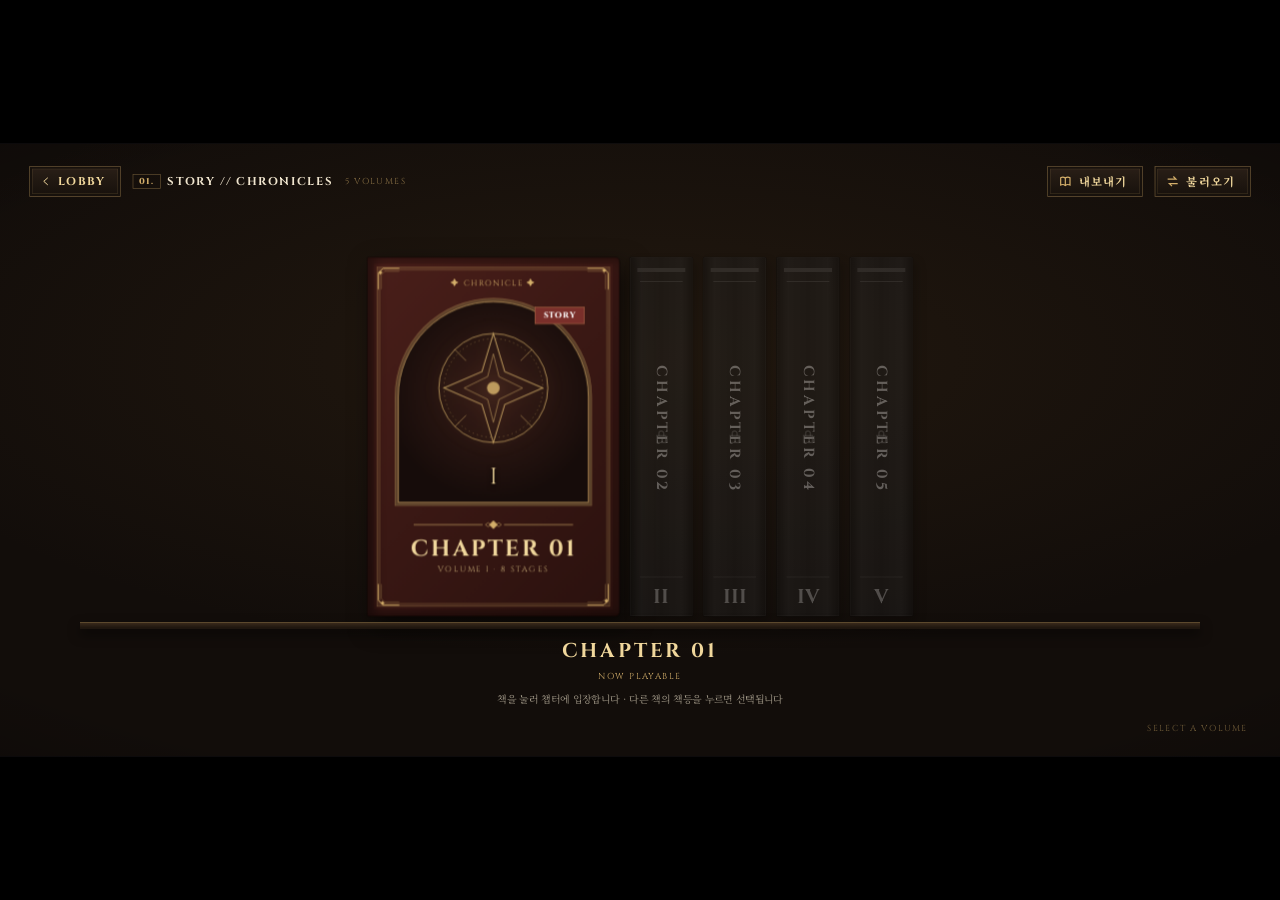
==== commit f822b646: "Add files via upload" ====
--- a/index.html
+++ b/index.html
@@ -5,12 +5,14 @@
   <meta name="viewport" content="width=device-width, initial-scale=1.0">
   <title>STORY MODE // AGENT LIST</title>
   <link rel="preconnect" href="https://fonts.googleapis.com">
-  <link rel="stylesheet" href="https://fonts.googleapis.com/css2?family=Chakra+Petch:ital,wght@0,500;0,700;1,700&family=Rajdhani:wght@600;700&family=Noto+Sans+KR:wght@400;500;700;900&display=swap">
+  <link rel="stylesheet" href="https://fonts.googleapis.com/css2?family=Cinzel:wght@500;600;700;900&family=Noto+Serif+KR:wght@400;500;700;900&display=swap">
   <link rel="stylesheet" href="css/base.css">
   <link rel="stylesheet" href="css/select.css">
   <link rel="stylesheet" href="css/story.css">
   <link rel="stylesheet" href="css/formation.css">
   <link rel="stylesheet" href="css/battle.css">
+  <link rel="stylesheet" href="css/theme.css">
+  <link rel="stylesheet" href="css/mobile.css">
 </head>
 <body>
   <!-- 1920 x 920 고정 캔버스 (기존 사이트와 동일한 기준 해상도 · 균일 스케일) -->
@@ -34,6 +36,7 @@
       <g id="i-swap" fill="none" stroke="currentColor" stroke-width="2.2" stroke-linejoin="miter"><path d="M4 8h14l-4-4"/><path d="M20 16H6l4 4"/></g>
       <g id="i-pause" fill="none" stroke="currentColor" stroke-width="2.6"><path d="M9 5v14M15 5v14"/></g>
       <g id="i-skip" fill="none" stroke="currentColor" stroke-width="2.2" stroke-linejoin="miter"><path d="M4 5l9 7-9 7z"/><path d="M18 5v14"/></g>
+      <g id="i-book" fill="none" stroke="currentColor" stroke-width="2" stroke-linejoin="round"><path d="M4 5.5C6.5 4 9.5 4 12 6c2.5-2 5.5-2 8-.5V19c-2.5-1.5-5.5-1.5-8 .5-2.5-2-5.5-2-8-.5z"/><path d="M12 6v13.5"/></g>
       <g id="i-target" fill="none" stroke="currentColor" stroke-width="2"><circle cx="12" cy="12" r="8"/><path d="M12 1v5M12 18v5M1 12h5M18 12h5"/></g>
     </defs>
   </svg>
--- a/css/formation.css
+++ b/css/formation.css
@@ -80,7 +80,7 @@
 .fm-slot.is-locked { cursor: default; background: rgba(10,12,18,0.7); }
 .fm-slot.is-locked .fm-slot-empty { color: rgba(255,255,255,0.3); }
 .fm-slot.is-locked .fm-slot-empty .g-ico { width: 40px; height: 40px; }
-.fm-slot.is-fixed { cursor: default; }
+.fm-slot.is-fixed, .fm-slot.is-locked { cursor: pointer; }
 .fm-bench-note { position: absolute; right: 120px; top: 660px; z-index: 10; color: var(--txt-faint); font-size: 15px; }
 
 .fm-actions { position: absolute; right: 120px; bottom: 70px; display: flex; gap: 16px; z-index: 10; }
@@ -188,3 +188,12 @@
 .fm-story-btn small { font-size: 12px; color: var(--txt-dim); font-weight: 400; letter-spacing: 0.02em; }
 .cl-tile-ico.is-art { width: 64px; height: 94px; padding: 0; overflow: hidden; border: 1px solid rgba(255,255,255,0.6); }
 .cl-tile-ico.is-art img { width: 100%; height: 100%; object-fit: cover; object-position: center top; display: block; }
+
+/* 스토리 고정 편성: 캐릭터 정보 보기만 가능 */
+.cl-actions.is-view { justify-content: space-between; align-items: center; }
+.cl-lock-note { display: flex; align-items: center; gap: 10px; font-size: 19px; font-weight: 700; color: #ff9b94; }
+.cl-lock-note .g-ico { width: 22px; height: 22px; flex: 0 0 auto; }
+
+/* 전투 그림(스프라이트)을 쓰는 캐릭터: 전신이 보이도록 */
+.fm-slot-art img.is-sprite { top: auto; bottom: 150px; height: 300px; }
+.cl-card img.is-sprite { top: auto; bottom: 76px; height: 216px; }
--- a/css/battle.css
+++ b/css/battle.css
@@ -589,7 +589,7 @@
 .cine-bg { left: 0 !important; top: 0 !important; width: 1920px; height: 920px; transform: none !important; }
 .cine-art { display: flex; align-items: flex-end; justify-content: center; filter: drop-shadow(0 0 24px rgba(0,0,0,0.8)); }
 .cine-art img { display: block; }
-.cine-art.is-enemy svg { filter: drop-shadow(0 0 3px rgba(255,120,110,0.9)) drop-shadow(0 0 30px rgba(180,20,10,0.6)); }
+.cine-art.is-enemy svg, .cine-art.is-enemy img { filter: drop-shadow(0 0 3px rgba(255,120,110,0.9)) drop-shadow(0 0 30px rgba(180,20,10,0.6)); }
 .cine-wave { width: 1500px; height: 900px; border-radius: 50% 50% 0 0 / 70% 70% 0 0; background: linear-gradient(180deg, rgba(220,245,255,0.95), rgba(80,170,220,0.85) 25%, rgba(20,80,120,0.9)); box-shadow: 0 -20px 60px rgba(120,210,255,0.6); }
 .cine-vine { width: 34px; border-radius: 17px 17px 4px 4px; background: linear-gradient(0deg, #1f3a16, #4f7a3a 60%, #9fd27a); box-shadow: 0 0 14px rgba(140,200,100,0.5); transform-origin: 50% 100%; }
 .cine-rays { width: 2200px; height: 2200px; border-radius: 50%; background: repeating-conic-gradient(from 0deg, rgba(255,240,190,0.55) 0deg 6deg, transparent 6deg 18deg); mask-image: radial-gradient(circle, #000 20%, transparent 65%); -webkit-mask-image: radial-gradient(circle, #000 20%, transparent 65%); }
@@ -608,3 +608,160 @@
 .bt-cine-label .tag { display: inline-block; background: #e0392b; color: #fff; font-size: 14px; letter-spacing: 0.2em; padding: 3px 10px; margin-bottom: 6px; }
 .bt-cine-label .nm { font-family: var(--font-headline); font-style: italic; font-weight: 700; font-size: 34px; color: #fff; text-shadow: 0 2px 8px #000; }
 .bt-cine-label .who { margin-top: 2px; font-size: 15px; letter-spacing: 0.2em; color: rgba(255,255,255,0.75); }
+
+/* ── 전투 그림 (스탠딩 / 피격) ── */
+/* 보스 그림: 왼쪽 위 HUD와 겹치지 않도록 실루엣(480)보다 조금 낮게 */
+.bt-unit.is-boss .bt-sprite:has(img) { height: 430px; }
+.bt-unit.is-boss .bt-sprite img { height: 430px; }
+.bt-unit.is-enemy .bt-sprite img { filter: drop-shadow(0 10px 10px rgba(0,0,0,0.5)); }
+
+/* ── 스테이지 전용 배경 그림 ── */
+.g-hall.has-bg { background-color: #07090c; background-size: cover; background-position: center 60%; }
+.g-hall.has-bg::before, .g-hall.has-bg .g-hall-wall, .g-hall.has-bg .g-hall-pillar { display: none; }
+
+/* 전투 그림(스프라이트)을 쓰는 곳: 대기석 · 교체 목록 · 대사 초상화 */
+.bt-bench-card img.is-sprite { height: 210%; top: 2%; }
+.bt-swap-item img.is-sprite { height: 190%; top: 3%; }
+.bt-intro-ico { position: relative; }
+.bt-intro-ico img.is-sprite { position: absolute; left: 50%; top: 4%; height: 330%; transform: translateX(-50%); }
+
+/* 결말 대사 (STAGE 08): 화면 가운데 + 반투명 검은 막 */
+.bt-intro.is-center { background: rgba(4,5,8,0.62); animation: gFadeIn 0.35s ease both; }
+.bt-intro.is-center .bt-intro-box { left: 50%; top: 50%; transform: translate(-50%, -60%); padding: 26px 46px 26px 26px; gap: 26px; box-shadow: 0 20px 60px rgba(0,0,0,0.7); animation: btIntroPop 0.45s cubic-bezier(.2,.9,.3,1) both; }
+.bt-intro.is-center .bt-intro-ico { width: 132px; height: 132px; }
+.bt-intro.is-center .bt-intro-name { font-size: 24px; }
+.bt-intro.is-center .bt-intro-text { font-size: 38px; }
+.bt-intro.is-center .bt-intro-hint { bottom: 250px; font-size: 18px; }
+@keyframes btIntroPop { from { opacity: 0; transform: translate(-50%, -52%) scale(0.94); } to { opacity: 1; transform: translate(-50%, -60%); } }
+
+/* 밝은 배경 그림은 스테이지 데이터의 battleBgDim 만큼 어둡게 */
+.g-hall.has-bg::after {
+  background:
+    linear-gradient(rgba(0,0,0,var(--bg-dim, 0)), rgba(0,0,0,var(--bg-dim, 0))),
+    radial-gradient(120% 90% at 50% 40%, transparent 40%, rgba(0,0,0,0.55) 100%),
+    linear-gradient(to bottom, rgba(0,0,0,0.35), transparent 24%, transparent 70%, rgba(0,0,0,0.6));
+}
+
+/* ================================================================
+   전투 화면 개편 (마법 카드 부채꼴 · 보스 바 · 아이콘 상태 · 정보 창)
+   ================================================================ */
+/* 행동 슬롯: 조금 아래로 */
+.bt-slots { top: 108px; }
+.bt-screen.has-boss .bt-slots { top: 122px; }
+
+/* 마법 카드: 부채꼴로 겹쳐 놓고, 마우스를 올린 카드만 위로 */
+.bt-hand { right: 70px; bottom: 30px; gap: 0; padding-left: 10px; }
+.bt-hand .bt-card { margin-left: -34px; transform-origin: 50% 130%; transform: translateY(var(--fy, 0px)) rotate(var(--fr, 0deg)); transition: transform 0.18s cubic-bezier(0.2,0,0,1), filter 0.2s ease, box-shadow 0.2s ease; }
+.bt-hand .bt-card:first-child { margin-left: 0; }
+.bt-hand .bt-card:hover:not(.is-queued) { transform: translateY(-42px) rotate(0deg) scale(1.08); z-index: 50 !important; box-shadow: 0 0 0 1px var(--gold-hi, #f0d79c), 0 16px 30px rgba(0,0,0,0.6); }
+.bt-hand .bt-card.is-queued { transform: translateY(calc(var(--fy, 0px) + 16px)) rotate(var(--fr, 0deg)); }
+.bt-hand .bt-card.is-commit { animation: none; }
+.bt-card.is-new { animation: btCardFade calc(0.35s * var(--spd)) ease-out both; }
+@keyframes btCardFade { from { opacity: 0; } to { opacity: 1; } }
+.bt-hand-tray {
+  position: absolute; right: 30px; bottom: 6px; width: 860px; height: 96px; z-index: 29; pointer-events: none;
+  border-radius: 60px 60px 6px 6px;
+  background: linear-gradient(180deg, rgba(40,28,18,0.0), rgba(24,17,12,0.85) 40%, rgba(14,10,7,0.95));
+  border-top: 1px solid rgba(212,175,106,0.45);
+  box-shadow: inset 0 1px 0 rgba(240,215,156,0.15);
+}
+.bt-hand-info { display: none; }
+
+/* 대기석: 초상화만 (누르면 교체) */
+.bt-swap-btn.is-hidden { display: none; }
+.bt-bench-card { cursor: default; padding: 0; text-align: left; }
+.bt-bench-card.can-swap { cursor: pointer; }
+.bt-bench-card.can-swap:hover { border-color: var(--gold-hi, #f0d79c); box-shadow: 0 0 16px rgba(212,175,106,0.55); transform: translateY(-3px); }
+.bt-bench-card { transition: transform 0.15s ease, box-shadow 0.15s ease; }
+.bt-bench-card .lab { display: inline-flex; align-items: center; gap: 4px; }
+.bt-bench-card .lab .g-icon { width: 14px; height: 14px; }
+.bt-bench-card:not(.can-swap) .lab { opacity: 0.6; }
+
+/* 머리 위 상태: 글씨 없이 아이콘만 (중요한 상태는 테두리로 강조) */
+.bt-status-row { flex-wrap: wrap; justify-content: center; max-width: 210px; gap: 5px; }
+.bt-status { width: 28px; height: 28px; }
+.bt-status.is-key { box-shadow: 0 0 0 2px rgba(240,215,156,0.9), 0 0 10px rgba(240,215,156,0.6); }
+.bt-status.is-dormant { opacity: 0.6; border-style: dashed; }
+
+/* 행동 연출 중: 시전자 · 대상만 정보 표시 */
+.bt-unit-top { transition: opacity calc(0.25s * var(--spd)) ease; }
+.bt-screen.is-acting .bt-unit:not(.is-focus) .bt-unit-top { opacity: 0; }
+
+/* 체력 숫자 잘 보이게 */
+.bt-hp-txt { font-size: 18px; font-weight: 700; color: #fff; letter-spacing: 0.02em; }
+.bt-hp { height: 11px; }
+
+/* 보스 체력 바 */
+.bt-bossbar { position: absolute; left: 50%; top: 22px; width: 760px; margin-left: -380px; z-index: 41; text-align: center; }
+.bt-bossbar-name { display: flex; align-items: center; justify-content: center; gap: 12px; margin-bottom: 6px; font-size: 26px; color: var(--gold-hi, #f0d79c); text-shadow: 0 2px 6px #000; }
+.bt-bossbar-name .tag { font-family: var(--font-display); font-size: 13px; letter-spacing: 0.2em; padding: 2px 10px; background: #7a2f2a; border: 1px solid rgba(212,175,106,0.6); color: #fff; }
+.bt-bossbar-moxie { display: inline-flex; gap: 5px; }
+.bt-bossbar-moxie i { width: 10px; height: 10px; transform: rotate(45deg); border: 1px solid rgba(212,175,106,0.6); background: rgba(0,0,0,0.5); }
+.bt-bossbar-moxie i.on { background: #e8463a; border-color: #ffb0a0; box-shadow: 0 0 6px rgba(255,90,70,0.8); }
+.bt-bossbar-hp { position: relative; height: 22px; background: rgba(10,7,5,0.85); border: 1px solid var(--gold, #d4af6a); box-shadow: inset 0 0 0 2px rgba(0,0,0,0.6), 0 0 0 3px rgba(10,7,5,0.6), 0 0 0 4px rgba(212,175,106,0.35); overflow: hidden; }
+.bt-bossbar-hp i { position: absolute; left: 0; top: 0; bottom: 0; }
+.bt-bossbar-hp .lag { background: rgba(240,215,156,0.7); transition: width calc(1s * var(--spd)) ease calc(0.3s * var(--spd)); }
+.bt-bossbar-hp .fill { background: linear-gradient(180deg, #e0644e, #8f2a22); transition: width calc(0.5s * var(--spd)) ease; }
+.bt-bossbar-hp .shield { left: auto; right: 0; background: rgba(232,196,74,0.85); }
+.bt-bossbar-hp .txt { position: absolute; inset: 0; display: flex; align-items: center; justify-content: center; font-family: var(--font-display); font-size: 16px; font-weight: 700; color: #fff; text-shadow: 0 1px 3px #000; }
+.bt-bossbar::before, .bt-bossbar::after { content: ""; position: absolute; bottom: 7px; width: 12px; height: 12px; background: var(--gold, #d4af6a); transform: rotate(45deg); }
+.bt-bossbar::before { left: -8px; }
+.bt-bossbar::after { right: -8px; }
+/* 보스 머리 위에는 체력 · 이름 대신 상태 아이콘과 예고만 */
+/* (보스도 머리 위 체력 · 이름 유지) */
+
+/* 정보 창 (아군 스킬 · 적 정보): 스크롤 없이 한 화면 */
+.bt-modal-box.bt-info { width: 1380px; max-height: 860px; padding: 34px 40px 28px; gap: 14px; }
+.bt-info .bt-modal-title { margin-bottom: 0; }
+.bt-info-tabs { display: flex; justify-content: center; gap: 12px; }
+.bt-info-tab { width: 104px; display: flex; flex-direction: column; align-items: center; gap: 4px; padding: 6px 4px; border: 1px solid rgba(212,175,106,0.3); background: rgba(0,0,0,0.25); }
+.bt-info-tab .pic { width: 70px; height: 70px; overflow: hidden; display: flex; align-items: flex-start; justify-content: center; background: var(--card-color, #2a2019); border: 1px solid rgba(212,175,106,0.5); }
+.bt-info-tab .pic img { height: 220%; margin-top: 2px; }
+.bt-info-tab .pic svg { height: 130px; width: 60px; margin-top: -4px; color: #05060a; }
+.bt-info-tab .nm { font-size: 15px; }
+.bt-info-tab.is-on { border-color: var(--gold-hi, #f0d79c); box-shadow: 0 0 12px rgba(212,175,106,0.45); background: rgba(212,175,106,0.12); }
+.bt-info-body { display: grid; grid-template-columns: 1fr 1fr; gap: 10px 16px; }
+.bt-info-head { grid-column: 1 / -1; display: flex; align-items: baseline; gap: 16px; padding-bottom: 6px; border-bottom: 1px solid rgba(212,175,106,0.25); }
+.bt-info-head b { font-size: 26px; color: var(--gold-hi, #f0d79c); }
+.bt-info-head span { font-size: 15px; color: var(--txt-dim); }
+.bt-info-skill { display: grid; grid-template-columns: 62px 1fr; gap: 12px; align-items: start; padding: 10px 12px; background: rgba(212,175,106,0.05); border: 1px solid rgba(212,175,106,0.18); }
+.bt-info-skill.is-ult { border-color: rgba(240,215,156,0.6); background: rgba(212,175,106,0.1); }
+.bt-info-skill img, .bt-info-skill .noart { width: 62px; height: 90px; object-fit: cover; object-position: top; border: 1px solid rgba(212,175,106,0.5); display: flex; align-items: center; justify-content: center; background: #1b1310; }
+.bt-info-skill .noart .g-icon { width: 30px; height: 30px; }
+.bt-info-skill .hd { display: flex; align-items: baseline; gap: 10px; margin-bottom: 4px; }
+.bt-info-skill .hd b { font-size: 18px; color: var(--gold-hi, #f0d79c); }
+.bt-info-skill .hd span { font-size: 12px; color: var(--gold, #d4af6a); font-family: var(--font-display); letter-spacing: 0.08em; }
+.bt-info-skill p { font-size: 14px; line-height: 1.5; color: rgba(241,230,207,0.85); word-break: keep-all; }
+.bt-info .g-btn { width: 260px; align-self: center; height: 58px; font-size: 22px; }
+
+/* 결과 화면 글씨 가운데 정렬 (자간만큼 왼쪽 여백 보정) */
+.bt-result-big { padding-left: 0.16em; text-align: center; }
+.bt-result-sub { text-align: center; padding-left: 0.1em; }
+
+/* 마법 카드: 화면 가운데 아래 · 카드 간격 조금 넓힘 */
+.bt-hand { left: 50%; right: auto; transform: translateX(-50%); justify-content: center; padding-left: 0; }
+.bt-hand .bt-card { margin-left: -24px; }
+.bt-hand .bt-card:first-child { margin-left: 0; }
+.bt-hand-tray { left: 50%; right: auto; width: 920px; margin-left: -460px; }
+
+/* 마법 카드: 간격 넓힘(오른쪽 위 마력 표시가 가려지지 않게) · 올라오는 높이 줄임 */
+.bt-hand .bt-card { margin-left: -4px; }
+.bt-hand .bt-card:first-child { margin-left: 0; }
+.bt-hand .bt-card:hover:not(.is-queued) { transform: translateY(-16px) rotate(0deg) scale(1.03); }
+.bt-hand-tray { width: 1020px; margin-left: -510px; }
+
+/* 카드 셔플 버튼 (대기석 오른쪽) */
+.bt-shuffle-btn {
+  width: 96px; height: 150px; display: flex; flex-direction: column; align-items: center; justify-content: center; gap: 8px;
+  background: linear-gradient(180deg, #2b2018, #17110c); border: 1px solid rgba(212,175,106,0.55);
+  box-shadow: inset 0 0 0 3px #17110c, inset 0 0 0 4px rgba(212,175,106,0.18); color: #f0d79c;
+  transition: transform 0.15s ease, box-shadow 0.15s ease;
+}
+.bt-shuffle-btn .ico { width: 46px; height: 46px; display: flex; align-items: center; justify-content: center; transform: rotate(45deg); border: 1px solid rgba(212,175,106,0.7); background: rgba(212,175,106,0.12); }
+.bt-shuffle-btn .ico .g-icon { width: 26px; height: 26px; transform: rotate(-45deg); }
+.bt-shuffle-btn .lab { font-size: 17px; margin-top: 6px; }
+.bt-shuffle-btn b { font-family: var(--font-display); font-size: 15px; color: #d4af6a; }
+.bt-shuffle-btn b::after { content: ' / 3'; color: rgba(212,175,106,0.5); }
+.bt-shuffle-btn:hover:not(:disabled) { transform: translateY(-3px); box-shadow: inset 0 0 0 3px #17110c, inset 0 0 0 4px rgba(212,175,106,0.3), 0 0 16px rgba(212,175,106,0.45); }
+.bt-shuffle-btn:disabled { opacity: 0.45; }
+.bt-shuffle-btn.is-empty { filter: grayscale(1); }
--- a/css/theme.css
+++ b/css/theme.css
@@ -0,0 +1,555 @@
+/* ==============================================================================
+   THEME — 중세 판타지 · 마법 (ref/컨셉레퍼런스 참고)
+   · 기존 화면 구조는 그대로 두고, 색 · 글꼴 · 테두리 · 버튼 모양만 이 파일에서 덮어씀
+   · 금빛 가는 선(이중 테두리) + 마름모 장식, 어두운 가죽 · 석재 톤, 양피지색 버튼, 세리프 글꼴
+   · 이 파일을 index.html 에서 빼면 이전 디자인으로 돌아감
+   ============================================================================== */
+
+:root {
+  /* 색 (토큰 이름은 그대로 두고 값만 바꿔 전체에 적용) */
+  --c-white: #f3e9d2;
+  --c-steel-blue: #7a2f2a;       /* 코발트 → 짙은 와인 */
+  --c-blue: #4e5d73;
+  --c-cyan: #a9c3a8;             /* 시안 → 바랜 청동빛 녹색 */
+  --c-deep-navy: #1c140e;        /* 딥 네이비 → 짙은 고동 */
+  --c-dark-core: #110c09;
+  --c-slate: #2a2019;
+  --c-slate-dark: #1c1510;
+  --c-accent-yellow: #d4af6a;    /* 옐로 → 금 */
+  --c-yellow-soft: #e6cd92;
+  --c-alert-red: #a3332b;        /* 경고 빨강 → 짙은 진홍 */
+  --c-buff: #a9c3a8;
+  --c-debuff: #c0483e;
+
+  --gold: #d4af6a;
+  --gold-hi: #f0d79c;
+  --gold-dim: rgba(212, 175, 106, 0.42);
+  --gold-faint: rgba(212, 175, 106, 0.16);
+  --parch: #ead8b0;
+  --parch-dk: #c8ad78;
+  --leather: #1d1510;
+  --leather-hi: #2b2018;
+
+  --panel-bg: rgba(24, 17, 12, 0.93);
+  --panel-border: rgba(212, 175, 106, 0.38);
+  --txt: #f1e6cf;
+  --txt-dim: rgba(241, 230, 207, 0.66);
+  --txt-faint: rgba(241, 230, 207, 0.4);
+  --line: rgba(212, 175, 106, 0.22);
+
+  --font-display: "Cinzel", "Noto Serif KR", serif;
+  --font-headline: "Cinzel", "Noto Serif KR", serif;
+  --font-mono: "Cinzel", "Noto Serif KR", serif;
+  --font-body: "Noto Serif KR", "Cinzel", serif;
+
+  /* 장식 그림 (금빛 모서리 · 구분선) */
+  --orn-tl: url("data:image/svg+xml,%3Csvg%20xmlns%3D%22http%3A//www.w3.org/2000/svg%22%20width%3D%2234%22%20height%3D%2234%22%20viewBox%3D%220%200%2034%2034%22%3E%3Cg%20transform%3D%22rotate%280%2017%2017%29%22%20fill%3D%22none%22%20stroke%3D%22%23d4af6a%22%3E%3Cpath%20d%3D%22M1.5%2033V8.5L8.5%201.5H33%22%20stroke-width%3D%221.4%22/%3E%3Cpath%20d%3D%22M6%2033V11L11%206H33%22%20stroke-width%3D%220.8%22%20opacity%3D%220.55%22/%3E%3Cpath%20d%3D%22M1.5%201.5l3.2%203.2-3.2%203.2-3.2-3.2z%22%20fill%3D%22%23d4af6a%22%20stroke%3D%22none%22%20transform%3D%22translate%283%203%29%22/%3E%3C/g%3E%3C/svg%3E");
+  --orn-tr: url("data:image/svg+xml,%3Csvg%20xmlns%3D%22http%3A//www.w3.org/2000/svg%22%20width%3D%2234%22%20height%3D%2234%22%20viewBox%3D%220%200%2034%2034%22%3E%3Cg%20transform%3D%22rotate%2890%2017%2017%29%22%20fill%3D%22none%22%20stroke%3D%22%23d4af6a%22%3E%3Cpath%20d%3D%22M1.5%2033V8.5L8.5%201.5H33%22%20stroke-width%3D%221.4%22/%3E%3Cpath%20d%3D%22M6%2033V11L11%206H33%22%20stroke-width%3D%220.8%22%20opacity%3D%220.55%22/%3E%3Cpath%20d%3D%22M1.5%201.5l3.2%203.2-3.2%203.2-3.2-3.2z%22%20fill%3D%22%23d4af6a%22%20stroke%3D%22none%22%20transform%3D%22translate%283%203%29%22/%3E%3C/g%3E%3C/svg%3E");
+  --orn-br: url("data:image/svg+xml,%3Csvg%20xmlns%3D%22http%3A//www.w3.org/2000/svg%22%20width%3D%2234%22%20height%3D%2234%22%20viewBox%3D%220%200%2034%2034%22%3E%3Cg%20transform%3D%22rotate%28180%2017%2017%29%22%20fill%3D%22none%22%20stroke%3D%22%23d4af6a%22%3E%3Cpath%20d%3D%22M1.5%2033V8.5L8.5%201.5H33%22%20stroke-width%3D%221.4%22/%3E%3Cpath%20d%3D%22M6%2033V11L11%206H33%22%20stroke-width%3D%220.8%22%20opacity%3D%220.55%22/%3E%3Cpath%20d%3D%22M1.5%201.5l3.2%203.2-3.2%203.2-3.2-3.2z%22%20fill%3D%22%23d4af6a%22%20stroke%3D%22none%22%20transform%3D%22translate%283%203%29%22/%3E%3C/g%3E%3C/svg%3E");
+  --orn-bl: url("data:image/svg+xml,%3Csvg%20xmlns%3D%22http%3A//www.w3.org/2000/svg%22%20width%3D%2234%22%20height%3D%2234%22%20viewBox%3D%220%200%2034%2034%22%3E%3Cg%20transform%3D%22rotate%28270%2017%2017%29%22%20fill%3D%22none%22%20stroke%3D%22%23d4af6a%22%3E%3Cpath%20d%3D%22M1.5%2033V8.5L8.5%201.5H33%22%20stroke-width%3D%221.4%22/%3E%3Cpath%20d%3D%22M6%2033V11L11%206H33%22%20stroke-width%3D%220.8%22%20opacity%3D%220.55%22/%3E%3Cpath%20d%3D%22M1.5%201.5l3.2%203.2-3.2%203.2-3.2-3.2z%22%20fill%3D%22%23d4af6a%22%20stroke%3D%22none%22%20transform%3D%22translate%283%203%29%22/%3E%3C/g%3E%3C/svg%3E");
+  --orn-divider: url("data:image/svg+xml,%3Csvg%20xmlns%3D%22http%3A//www.w3.org/2000/svg%22%20width%3D%22240%22%20height%3D%2214%22%20viewBox%3D%220%200%20240%2014%22%3E%3Cg%20fill%3D%22none%22%20stroke%3D%22%23d4af6a%22%3E%3Cpath%20d%3D%22M0%207H104M136%207H240%22%20stroke-width%3D%221%22/%3E%3Cpath%20d%3D%22M120%201l6%206-6%206-6-6z%22%20fill%3D%22%23d4af6a%22/%3E%3Cpath%20d%3D%22M108%207l4-3%204%203-4%203z%20M124%207l4-3%204%203-4%203z%22%20stroke-width%3D%220.8%22/%3E%3C/g%3E%3C/svg%3E");
+  --orn-corners: var(--orn-tl) top left / 34px no-repeat, var(--orn-tr) top right / 34px no-repeat, var(--orn-br) bottom right / 34px no-repeat, var(--orn-bl) bottom left / 34px no-repeat;
+}
+
+body { background: #070504; }
+
+/* 현대적인 장식(격자 · 사선 · 바코드)은 감춤 */
+.g-bg-grid, .g-hash, .g-barcode, .cs-spine-vhs, .cs-cover-meta .vhs, .cs-label-bl { display: none !important; }
+.g-ghost-num { font-family: "Cinzel", serif; color: rgba(212,175,106,0.05); letter-spacing: 0; }
+.g-mono { font-family: var(--font-display); letter-spacing: 0.16em; color: rgba(212,175,106,0.6); }
+
+/* ── 공통: 뒤로가기 · 배지 ── */
+.g-back {
+  background: linear-gradient(180deg, #2a1f17, #17110c);
+  border: 1px solid var(--gold-dim);
+  border-left: 1px solid var(--gold-dim);
+  box-shadow: inset 0 0 0 3px #17110c, inset 0 0 0 4px var(--gold-faint);
+  font-family: var(--font-display); letter-spacing: 0.14em; color: var(--gold-hi);
+}
+.g-back:hover { border-color: var(--gold); border-left-color: var(--gold); }
+.g-badge { font-family: var(--font-display); letter-spacing: 0.14em; color: var(--txt); }
+.g-badge .num {
+  background: none; color: var(--gold); border: 1px solid var(--gold-dim); padding: 1px 8px;
+  font-family: var(--font-display);
+}
+
+/* ── 버튼: 금빛 이중 테두리 + 양 끝 마름모 ── */
+.g-btn {
+  font-family: var(--font-display); letter-spacing: 0.1em; color: var(--gold-hi);
+  background: linear-gradient(180deg, #2b2018, #18120d);
+  border: 1px solid var(--gold);
+  box-shadow: inset 0 0 0 3px #18120d, inset 0 0 0 4px var(--gold-dim), 0 6px 16px rgba(0,0,0,0.45);
+  clip-path: none;
+}
+.g-btn::before, .g-btn::after {
+  content: ""; position: absolute; top: 50%; width: 10px; height: 10px; margin-top: -5px;
+  background: var(--gold); transform: rotate(45deg); opacity: 1; font-size: 0; letter-spacing: 0;
+}
+.g-btn::before { left: -6px; }
+.g-btn::after { right: -6px; }
+.g-btn:hover:not(:disabled) { border-color: var(--gold-hi); color: #fff4d8; }
+.g-btn-primary {
+  background: linear-gradient(180deg, #f1e1bb 0%, #e2c991 55%, #cfae6c 100%);
+  color: #2a1a0e; border-color: #8a6a33;
+  box-shadow: inset 0 0 0 3px rgba(255,248,226,0.55), inset 0 0 0 4px rgba(122,86,36,0.55), 0 8px 20px rgba(0,0,0,0.5);
+  clip-path: none;
+  text-shadow: 0 1px 0 rgba(255,255,255,0.4);
+}
+.g-btn-primary::before, .g-btn-primary::after { content: ""; background: #8a6a33; }
+.g-btn-primary:hover:not(:disabled) { border-color: #5c4420; filter: brightness(1.05); color: #1d1209; }
+.g-btn-ghost {
+  background: linear-gradient(180deg, #e9dcc0, #d4c19a); color: #2a1a0e; border-color: #8a6a33;
+  box-shadow: inset 0 0 0 3px rgba(255,248,226,0.5), inset 0 0 0 4px rgba(122,86,36,0.4);
+}
+.g-btn-ghost::before, .g-btn-ghost::after { background: #8a6a33; }
+
+/* ── 패널: 어두운 가죽 + 금빛 모서리 장식 ── */
+.g-panel {
+  background: var(--orn-corners), linear-gradient(180deg, rgba(36,26,19,0.96), rgba(20,14,10,0.97));
+  border: 1px solid var(--gold-dim);
+  box-shadow: inset 0 0 0 5px rgba(20,14,10,0.9), inset 0 0 0 6px var(--gold-faint), 0 18px 40px rgba(0,0,0,0.55);
+  clip-path: none;
+}
+
+/* ── 툴팁 ── */
+.g-tooltip {
+  background: linear-gradient(180deg, #2a1f17, #17110c);
+  border: 1px solid var(--gold-dim); border-left: 1px solid var(--gold-dim);
+  box-shadow: inset 0 0 0 3px #17110c, inset 0 0 0 4px var(--gold-faint), 0 10px 26px rgba(0,0,0,0.55);
+  font-family: var(--font-body); color: var(--txt);
+}
+.g-tooltip .tt-title { font-family: var(--font-body); color: var(--gold-hi); }
+.g-tooltip .tt-tag { font-family: var(--font-display); color: var(--gold); }
+.g-tooltip .tt-row + .tt-row { border-top-color: var(--gold-faint); }
+
+/* ================================================================
+   챕터 선택 — 서가의 책 (책등 = 챕터, 선택된 챕터 = 표지)
+   ================================================================ */
+.cs-screen, .cm-screen {
+  background:
+    radial-gradient(90% 70% at 50% 35%, rgba(120,84,40,0.16), transparent 70%),
+    radial-gradient(120% 100% at 50% 50%, transparent 55%, rgba(0,0,0,0.7) 100%),
+    #120d0a;
+}
+.cs-label-br { color: rgba(212,175,106,0.5); }
+.cs-shelf::after { left: 120px; right: 120px; bottom: -18px; height: 10px; background: linear-gradient(180deg, #3a2a1c, #1a120c); border-top: 1px solid var(--gold-dim); box-shadow: 0 8px 18px rgba(0,0,0,0.6); }
+
+/* 책등 */
+.cs-spine {
+  background: linear-gradient(90deg, #1b120d 0%, #3a271b 18%, #2c1e15 50%, #3a271b 82%, #1b120d 100%);
+  border: 1px solid rgba(0,0,0,0.6);
+  box-shadow: inset 0 0 0 1px rgba(212,175,106,0.12), 6px 8px 14px rgba(0,0,0,0.5);
+  border-radius: 3px 3px 2px 2px;
+}
+.cs-spine-band { height: 6px; width: 76%; background: var(--gold) !important; box-shadow: 0 12px 0 -2px var(--gold-dim); }
+.cs-spine.is-locked .cs-spine-band { background: #5c5040 !important; box-shadow: none; }
+.cs-spine-label { background: none; color: var(--gold-hi); border-top: 1px solid var(--gold-dim); border-bottom: 1px solid var(--gold-dim); width: 64px; }
+.cs-spine-label::before { display: none; }
+.cs-spine-label span { font-family: var(--font-display); font-size: 22px; letter-spacing: 0.22em; }
+.cs-spine-num { font-family: var(--font-display); font-size: 30px; color: var(--gold); }
+.cs-spine-lock { background: none; color: var(--gold-dim); }
+
+/* 표지 */
+.cs-tape-body { display: none; }
+.cs-cover-wrap { margin-right: 0; }
+.cs-cover {
+  background: linear-gradient(135deg, #4a1f1a, #2a110e);
+  border: 1px solid #120807;
+  border-radius: 4px 8px 8px 4px;
+  box-shadow: inset 10px 0 18px rgba(0,0,0,0.45), inset 0 0 0 10px rgba(0,0,0,0.12);
+}
+.cs-cover::after {
+  content: ""; position: absolute; inset: 14px; z-index: 4; pointer-events: none;
+  border: 1px solid var(--gold-dim);
+  background: var(--orn-corners);
+  box-shadow: inset 0 0 0 4px rgba(0,0,0,0.0), inset 0 0 0 5px var(--gold-faint);
+}
+.cs-cover-wrap:hover .cs-cover { border-color: #120807; }
+.cs-cover-wrap:hover .cs-cover::after { border-color: var(--gold); }
+.cs-cover-top { background: none; border: 0; top: 18px; left: 18px; right: 18px; font-family: var(--font-display); color: var(--gold); justify-content: center; gap: 16px; }
+.cs-cover-top span + span { display: none; }
+.cs-cover-art {
+  top: 66px; left: 46px; right: 46px; bottom: 170px; border-radius: 150px 150px 0 0;
+  border: 1px solid var(--gold); box-shadow: 0 0 0 4px rgba(0,0,0,0.25), 0 0 0 5px var(--gold-dim);
+  background: #1b1310 !important;
+}
+.cs-cover-art img { filter: sepia(0.35) saturate(0.85) brightness(0.92); }
+.cs-cover-num { font-family: var(--font-display); color: var(--gold-hi); font-size: 64px; top: auto; bottom: 176px; left: 0; right: 0; text-align: center; text-shadow: 0 2px 10px rgba(0,0,0,0.8); }
+.cs-cover-tag { top: 74px; right: 52px; background: #7a2f2a; font-family: var(--font-display); font-size: 12px; border: 1px solid var(--gold-dim); }
+.cs-cover-bottom { background: none; border-top: 0; align-items: center; text-align: center; height: 166px; padding-top: 22px; }
+.cs-cover-bottom::before { content: ""; width: 240px; height: 14px; background: var(--orn-divider) center / contain no-repeat; margin-bottom: 6px; }
+.cs-cover-title { font-family: var(--font-display); color: var(--gold-hi); font-size: 34px; letter-spacing: 0.1em; }
+.cs-cover-sub { font-family: var(--font-display); color: var(--parch-dk); letter-spacing: 0.2em; }
+.cs-caption-title { font-family: var(--font-display); color: var(--gold-hi); letter-spacing: 0.14em; }
+.cs-caption-sub { color: var(--gold); }
+.cs-caption-hint { color: var(--txt-dim); }
+.cs-new-flag { background: #7a2f2a !important; font-family: var(--font-display); border: 1px solid var(--gold-dim); }
+
+/* ================================================================
+   챕터 맵 (스테이지 선택)
+   ================================================================ */
+.cm-bg-art { opacity: 0.06; filter: grayscale(1) sepia(1); }
+.cm-horizon { background: var(--gold-faint); }
+.cm-vline { background: rgba(212,175,106,0.05); }
+.cm-chapter-title .eyebrow { font-family: var(--font-display); color: var(--gold); }
+.cm-chapter-title .title { font-family: var(--font-display); color: var(--gold-hi); letter-spacing: 0.08em; }
+.cm-rail { border-top-color: var(--gold-dim); background-image: repeating-linear-gradient(90deg, rgba(212,175,106,0.35) 0 1px, transparent 1px 16px); }
+.cm-node-no { font-family: var(--font-display); color: var(--txt); }
+.cm-node-no small { color: var(--gold-dim); }
+.cm-node-name { font-family: var(--font-display); letter-spacing: 0.06em; }
+.cm-node-state { font-family: var(--font-display); color: var(--gold); }
+.cm-node::after { background: #120d0a; border: 1.5px solid var(--gold); }
+.cm-node.is-cleared::after { background: var(--gold-dim); }
+.cm-node.is-selected::after { background: var(--gold-hi); border-color: var(--gold-hi); box-shadow: 0 0 12px rgba(240,215,156,0.7); }
+.cm-new-flag { background: #7a2f2a; font-family: var(--font-display); border: 1px solid var(--gold-dim); }
+.cm-popup-eyebrow { font-family: var(--font-display); color: var(--gold); }
+.cm-popup-name { font-family: var(--font-display); color: var(--gold-hi); }
+.cm-popup-rule { height: 14px; background: var(--orn-divider) left center / 240px 14px no-repeat; }
+.cm-popup-rule::before { display: none; }
+.cm-tag { font-family: var(--font-display); border-color: var(--gold-dim); color: var(--gold); }
+.cm-tag.warn { border-color: #a3332b; color: #e8a090; }
+.cm-popup-close { color: var(--gold); }
+.cm-timeline::before { background: linear-gradient(90deg, rgba(18,13,10,0.95), transparent); }
+.cm-timeline::after { background: linear-gradient(-90deg, rgba(18,13,10,0.95), transparent); }
+
+/* ================================================================
+   스토리
+   ================================================================ */
+.st-box {
+  background: linear-gradient(180deg, rgba(28,20,14,0.9), rgba(14,10,7,0.95));
+  border-top: 1px solid var(--gold-dim);
+  box-shadow: 0 -1px 0 rgba(0,0,0,0.6), inset 0 6px 0 -5px var(--gold-faint);
+}
+.st-box::before { content: ""; position: absolute; left: 50%; top: -7px; width: 240px; height: 14px; margin-left: -120px; background: var(--orn-divider) center / contain no-repeat; }
+.st-name { font-family: var(--font-body); color: var(--gold-hi); border-bottom: 1px solid var(--gold-dim); }
+.st-name small { font-family: var(--font-display); color: var(--gold-dim); }
+.st-text { font-family: var(--font-body); color: var(--txt); }
+.st-next { border-top-color: var(--gold); }
+.st-skip { font-family: var(--font-display); background: rgba(20,14,10,0.75); border: 1px solid var(--gold-dim); color: var(--gold-hi); }
+.st-skip:hover { border-color: var(--gold); }
+.st-title-eyebrow, .st-card-no { font-family: var(--font-display); color: var(--gold); }
+.st-title-name { font-family: var(--font-display); color: var(--gold-hi); }
+.st-title-rule { background: var(--gold); }
+.st-scene-label b { font-family: var(--font-display); color: var(--gold); }
+.st-clear-big { font-family: var(--font-display); color: var(--gold-hi); text-shadow: 0 0 30px rgba(212,175,106,0.35); }
+.st-clear-new { background: #7a2f2a; border: 1px solid var(--gold-dim); font-family: var(--font-display); }
+
+/* ================================================================
+   편성
+   ================================================================ */
+.g-hall { background: #15100c; }
+.g-hall::before {
+  background-color: #2a2018;
+  background-image: repeating-conic-gradient(#6b5845 0 25%, #1c1510 0 50%);
+  opacity: 0.16;
+}
+.g-hall-wall {
+  background:
+    repeating-linear-gradient(0deg, transparent 0 58px, rgba(0,0,0,0.22) 58px 60px),
+    repeating-linear-gradient(90deg, transparent 0 118px, rgba(0,0,0,0.16) 118px 120px),
+    linear-gradient(180deg, #1a130e, #241a13);
+  border-bottom: 1px solid var(--gold-faint);
+}
+.g-hall-pillar { width: 84px; background: linear-gradient(90deg, rgba(0,0,0,0.35), rgba(120,96,70,0.12) 40%, rgba(0,0,0,0.35)); border-left: 1px solid rgba(212,175,106,0.08); border-right: 1px solid rgba(0,0,0,0.4); }
+
+.fm-sec-h { font-family: var(--font-body); color: var(--gold-hi); }
+.fm-sec-h::before { content: "◆"; color: var(--gold); font-size: 12px; }
+.fm-obj li::before { color: var(--gold); }
+.fm-enemy { background: rgba(28,20,14,0.85); border-color: var(--gold-dim); }
+.fm-slot {
+  background: rgba(22,16,12,0.9);
+  border: 1px solid var(--gold-dim);
+  box-shadow: inset 0 0 0 4px rgba(16,11,8,0.85), inset 0 0 0 5px var(--gold-faint);
+}
+.fm-slot:not(:disabled):hover { border-color: var(--gold); }
+.fm-slot-shade { background: linear-gradient(180deg, rgba(20,14,10,0.9), rgba(12,9,6,0.97)); border-top: 1px solid var(--gold); }
+.fm-slot-name { font-family: var(--font-body); color: var(--txt); }
+.fm-slot-en { font-family: var(--font-display); color: var(--gold); }
+.fm-slot-no { background: #1a130e; color: var(--gold-hi); font-family: var(--font-display); border-right: 1px solid var(--gold-dim); border-bottom: 1px solid var(--gold-dim); }
+.fm-slot-no.is-bench { background: #2a2019; font-family: var(--font-body); }
+.fm-slot-tag { background: #7a2f2a; font-family: var(--font-body); border-left: 1px solid var(--gold-dim); border-bottom: 1px solid var(--gold-dim); }
+.fm-slot-empty .plus { border-color: var(--gold-dim); color: var(--gold); }
+.fm-slot.is-locked { background: rgba(14,10,7,0.8); }
+.fm-bench-note, .fm-hint { color: var(--txt-dim); }
+
+/* 캐릭터 목록 */
+.cl-overlay { background: radial-gradient(120% 90% at 30% 30%, #21170f, #0f0b08); }
+.cl-card { border: 1px solid var(--gold-dim); box-shadow: inset 0 0 0 3px rgba(0,0,0,0.25); }
+.cl-card.is-selected { border: 2px solid var(--gold-hi); box-shadow: 0 0 18px rgba(212,175,106,0.45); }
+.cl-card-foot { background: linear-gradient(180deg, rgba(22,16,12,0.92), rgba(12,9,6,0.97)); border-top: 1px solid var(--gold-dim); }
+.cl-card-name { font-family: var(--font-body); }
+.cl-card-en { font-family: var(--font-display); color: var(--gold); }
+.cl-card-flag { background: rgba(20,14,10,0.82); font-family: var(--font-body); border-top: 1px solid var(--gold-faint); border-bottom: 1px solid var(--gold-faint); }
+.cl-right { background: var(--orn-corners), linear-gradient(180deg, #1c140f, #120d0a); border-left: 1px solid var(--gold-dim); }
+.cl-r-eyebrow { font-family: var(--font-display); }
+.cl-r-name { font-family: var(--font-body); color: var(--gold-hi); }
+.cl-r-en { font-family: var(--font-display); color: var(--gold); }
+.cl-stat { background: rgba(212,175,106,0.05); border: 1px solid var(--gold-faint); }
+.cl-stat b { font-family: var(--font-display); color: var(--gold); }
+.cl-stat span { font-family: var(--font-display); }
+.cl-skill-h { font-family: var(--font-display); color: var(--gold); display: flex; align-items: center; gap: 14px; }
+.cl-skill-h::after { content: ""; flex: 1; height: 1px; background: linear-gradient(90deg, var(--gold-dim), transparent); }
+.cl-tile { background: rgba(212,175,106,0.04); border: 1px solid var(--gold-faint); }
+.cl-tile:hover { border-color: var(--gold); }
+.cl-tile-ico { border: 1px solid var(--gold-dim); }
+.cl-tile-sub { font-family: var(--font-display); color: var(--gold-dim); }
+.cl-tile.is-ult { border-color: var(--gold-dim); }
+.cl-actions { background: #120d0a; border-top: 1px solid var(--gold-dim); }
+.fm-story-btn small { color: var(--txt-dim); }
+
+/* ================================================================
+   전투
+   ================================================================ */
+.bt-hud-row {
+  background: linear-gradient(90deg, rgba(28,20,14,0.9), rgba(16,11,8,0.82));
+  border-left: 0; border: 1px solid var(--gold-dim);
+  box-shadow: inset 0 0 0 3px rgba(16,11,8,0.8), inset 0 0 0 4px var(--gold-faint);
+  font-family: var(--font-body);
+}
+.bt-hud-sub { border-left: 0; }
+.bt-ctrl-d { background: linear-gradient(135deg, #2b2018, #15100c); border: 1px solid var(--gold); box-shadow: inset 0 0 0 3px #15100c, inset 0 0 0 4px var(--gold-dim); color: var(--gold-hi); }
+.bt-ctrl.is-on .bt-ctrl-d { background: linear-gradient(135deg, #f1e1bb, #cfae6c); color: #2a1a0e; box-shadow: inset 0 0 0 3px rgba(255,248,226,0.5), 0 0 14px rgba(212,175,106,0.5); }
+.bt-ctrl-l { font-family: var(--font-display); color: var(--gold); }
+.bt-slot { background: rgba(20,14,10,0.55); border: 1px solid var(--gold-dim); box-shadow: inset 0 0 0 3px rgba(14,10,7,0.6), inset 0 0 0 4px var(--gold-faint); }
+.bt-slot-n { font-family: var(--font-display); color: var(--gold); }
+
+/* 손패 카드: 금 테두리 + 양피지 하단 */
+.bt-card { border: 2px solid #b8955a; box-shadow: inset 0 0 0 2px rgba(0,0,0,0.35), 0 8px 16px rgba(0,0,0,0.55); border-radius: 3px; }
+.bt-card-foot { background: linear-gradient(180deg, #efe0bd, #dcc597); color: #2a1a0e; border-top: 1px solid #8a6a33; }
+.bt-card-type { font-family: var(--font-display); font-style: normal; letter-spacing: 0.1em; }
+.bt-card-type.attack { color: #8f2a22; }
+.bt-card-type.buff { color: #2f6a5a; }
+.bt-card-type.debuff { color: #4b3474; }
+.bt-card-name { font-family: var(--font-body); }
+.bt-card-owner { background: rgba(20,14,10,0.85); border: 1px solid var(--gold-dim); font-family: var(--font-body); }
+.bt-card.is-ult { border-color: var(--gold-hi); box-shadow: 0 0 16px rgba(240,215,156,0.55), inset 0 0 0 2px rgba(0,0,0,0.3); }
+.bt-card.is-ult .bt-card-foot { background: linear-gradient(180deg, #f4dc9c, #d4af6a); }
+.bt-hand-info { font-family: var(--font-display); color: var(--gold-dim); }
+
+/* 체력 · 마력 · 열의 */
+.bt-hp { border: 1px solid rgba(212,175,106,0.55); background: rgba(10,7,5,0.75); height: 9px; }
+.bt-hp-fill { background: linear-gradient(180deg, #8fc98a, #4f8f55); }
+.bt-unit.is-enemy .bt-hp-fill { background: linear-gradient(180deg, #d0644e, #8f2a22); }
+.bt-hp-lag { background: rgba(240,215,156,0.75); }
+.bt-hp-txt { font-family: var(--font-display); color: var(--txt); text-shadow: 0 1px 2px #000; }
+.bt-unit-name { font-family: var(--font-body); color: var(--gold-hi); text-shadow: 0 1px 3px #000; }
+.bt-mp { border-color: rgba(140,170,220,0.45); }
+.bt-mp-fill { background: linear-gradient(180deg, #8fb0ea, #3f5fa3); }
+.bt-mp-txt { font-family: var(--font-display); }
+.bt-moxie span { border-color: var(--gold-dim); }
+.bt-moxie span.on { background: var(--gold-hi); border-color: var(--gold-hi); box-shadow: 0 0 6px rgba(240,215,156,0.7); }
+.bt-intent { background: rgba(40,14,12,0.88); border: 1px solid #a3332b; color: #f0b4a8; font-family: var(--font-body); }
+
+/* 콜아웃 · 숫자 · 배너 */
+.bt-callout { background: linear-gradient(180deg, rgba(30,22,15,0.95), rgba(16,11,8,0.95)); border: 1px solid var(--gold-dim); border-left: 3px solid var(--gold); font-family: var(--font-body); color: var(--gold-hi); }
+.bt-callout.is-enemy { border-left-color: #a3332b; color: #f0c0b4; }
+.bt-float { font-family: var(--font-display); font-style: normal; text-shadow: 0 3px 0 rgba(0,0,0,0.75), 0 0 10px rgba(0,0,0,0.6); }
+.bt-float.is-status { font-family: var(--font-body); }
+.bt-banner {
+  font-family: var(--font-display); color: var(--gold-hi);
+  background: linear-gradient(90deg, transparent, rgba(16,11,8,0.88) 20%, rgba(16,11,8,0.88) 80%, transparent);
+  border-top: 1px solid var(--gold-dim); border-bottom: 1px solid var(--gold-dim);
+}
+.bt-banner.is-enemy { color: #f0a090; border-color: rgba(163,51,43,0.7); }
+.bt-toast { background: rgba(20,14,10,0.94); border: 1px solid var(--gold-dim); border-left: 3px solid var(--gold); font-family: var(--font-body); }
+
+/* 대기석 · 교체 */
+.bt-swap-btn { background: linear-gradient(180deg, #2b2018, #17110c); border: 1px solid var(--gold-dim); border-left: 1px solid var(--gold-dim); box-shadow: inset 0 0 0 3px #17110c, inset 0 0 0 4px var(--gold-faint); }
+.bt-swap-ico { background: linear-gradient(135deg, #f1e1bb, #cfae6c); color: #2a1a0e; transform: rotate(45deg); }
+.bt-swap-ico .g-icon { transform: rotate(-45deg); }
+.bt-swap-txt { font-family: var(--font-body); color: var(--gold-hi); }
+.bt-swap-txt small { font-family: var(--font-display); color: var(--gold-dim); }
+.bt-bench-card { border: 1px solid var(--gold-dim); box-shadow: inset 0 0 0 3px rgba(0,0,0,0.25); }
+.bt-bench-card .lab { background: #1a130e; border-right: 1px solid var(--gold-dim); border-bottom: 1px solid var(--gold-dim); color: var(--gold-hi); font-family: var(--font-body); }
+.bt-swap-item { border: 1px solid var(--gold-dim); }
+.bt-swap-item:hover { border-color: var(--gold-hi); }
+.bt-swap-item span { background: rgba(16,11,8,0.88); font-family: var(--font-body); }
+
+/* 대사 · 모달 · 결과 */
+.bt-intro-box { background: var(--orn-corners), linear-gradient(180deg, rgba(30,22,15,0.96), rgba(16,11,8,0.97)); border: 1px solid var(--gold-dim); box-shadow: inset 0 0 0 5px rgba(16,11,8,0.85), inset 0 0 0 6px var(--gold-faint), 0 14px 34px rgba(0,0,0,0.6); }
+.bt-intro-ico { border: 1px solid var(--gold); box-shadow: 0 0 0 3px rgba(0,0,0,0.4), 0 0 0 4px var(--gold-dim); }
+.bt-intro-name { font-family: var(--font-body); color: var(--gold); }
+.bt-intro-text { font-family: var(--font-body); color: var(--txt); }
+.bt-modal { background: rgba(6,4,3,0.74); }
+.bt-modal-title { font-family: var(--font-display); color: var(--gold-hi); text-align: center; }
+.bt-modal-title::after { content: ""; display: block; height: 14px; margin-top: 12px; background: var(--orn-divider) center / 240px 14px no-repeat; }
+.bt-result { background: radial-gradient(70% 60% at 50% 45%, rgba(40,28,16,0.75), rgba(6,4,3,0.9)); }
+.bt-result-big { font-family: var(--font-display); color: var(--gold-hi); text-shadow: 0 0 34px rgba(212,175,106,0.4); }
+.bt-result.is-lose .bt-result-big { color: #d0806e; text-shadow: 0 0 30px rgba(163,51,43,0.45); }
+.bt-result-sub { font-family: var(--font-body); }
+.bt-result-sub::after { content: ""; display: block; height: 14px; margin: 14px auto 0; width: 240px; background: var(--orn-divider) center / contain no-repeat; }
+.bt-field-chip { background: rgba(40,18,10,0.85); border-left: 2px solid #c8743a; font-family: var(--font-body); }
+
+/* 튜토리얼 */
+.tut-box { background: var(--orn-corners), linear-gradient(180deg, rgba(30,22,15,0.97), rgba(16,11,8,0.98)) !important; border: 1px solid var(--gold-dim) !important; }
+.tut-title { font-family: var(--font-body); color: var(--gold-hi); }
+.tut-step { font-family: var(--font-display); color: var(--gold); }
+.tut-do { color: var(--c-cyan); }
+.cs-cover-num { display: none; }
+
+/* 밝은 배경 위에서도 머리 위 체력 · 이름이 잘 보이도록 옅은 받침 */
+.bt-hp-txt, .bt-unit-name { background: rgba(12,8,6,0.62); padding: 0 8px; border-radius: 2px; }
+.cm-popup-actions, .cl-actions { gap: 22px; }
+
+/* 머리 위 상태 아이콘 툴팁: 한 줄 요약 목록 */
+.g-tooltip .tt-st { display: grid; grid-template-columns: 22px auto 1fr auto; align-items: center; gap: 8px; padding: 3px 0; font-size: 13px; }
+.g-tooltip .tt-st + .tt-st { border-top: 1px solid rgba(212,175,106,0.12); }
+.g-tooltip .tt-st-ico { width: 22px; height: 22px; display: flex; align-items: center; justify-content: center; border: 1px solid rgba(255,255,255,0.4); }
+.g-tooltip .tt-st.buff .tt-st-ico { background: #2f6a5a; }
+.g-tooltip .tt-st.debuff .tt-st-ico { background: #7a2f2a; }
+.g-tooltip .tt-st-ico .g-icon { width: 15px; height: 15px; }
+.g-tooltip .tt-st b { white-space: nowrap; color: var(--gold-hi); }
+.g-tooltip .tt-st-txt { color: rgba(241,230,207,0.8); }
+.g-tooltip .tt-st em { font-style: normal; font-size: 12px; color: var(--gold); white-space: nowrap; }
+.g-tooltip { max-width: min(460px, calc(100vw - 16px)); }
+
+/* 스테이지 구성 표시 (스토리 · 전투) */
+.cm-flow { display: flex; align-items: center; gap: 10px; margin-bottom: 18px; }
+.cm-flow-item { display: inline-flex; align-items: center; gap: 10px; height: 52px; padding: 0 20px 0 14px; border: 1px solid var(--gold-dim); background: rgba(212,175,106,0.08); }
+.cm-flow-item .g-icon { width: 26px; height: 26px; }
+.cm-flow-item b { font-size: 22px; font-weight: 700; }
+.cm-flow-item.is-story { color: #c9dcc0; border-color: rgba(169,195,168,0.6); background: rgba(80,120,90,0.18); }
+.cm-flow-item.is-battle { color: #f2b8a8; border-color: rgba(200,90,70,0.65); background: rgba(140,40,30,0.25); }
+.cm-flow-arrow { font-size: 28px; color: var(--gold-dim); }
+.cm-node-parts { display: flex; gap: 6px; margin-top: 6px; }
+.cm-node-parts span { width: 30px; height: 30px; display: inline-flex; align-items: center; justify-content: center; border: 1px solid var(--gold-dim); }
+.cm-node-parts .g-icon { width: 18px; height: 18px; }
+.cm-node-parts .is-story { color: #c9dcc0; background: rgba(80,120,90,0.3); }
+.cm-node-parts .is-battle { color: #f2b8a8; background: rgba(140,40,30,0.35); }
+.cm-node { height: 190px; }
+
+/* 스토리 등장인물 (전투 그림) */
+.st-cast { position: absolute; left: 0; right: 0; bottom: 120px; height: 640px; display: flex; align-items: flex-end; justify-content: center; gap: 30px; pointer-events: none; }
+.st-actor { height: 600px; filter: brightness(0.95) drop-shadow(0 12px 18px rgba(0,0,0,0.6)); transition: filter 0.3s ease, transform 0.3s ease; animation: gFadeIn 0.35s ease both; }
+.st-actor.is-art { height: 520px; }
+.st-cast.has-speaker .st-actor { filter: brightness(0.42) saturate(0.7) drop-shadow(0 12px 18px rgba(0,0,0,0.6)); }
+.st-cast.has-speaker .st-actor.is-speaking { filter: brightness(1) drop-shadow(0 0 18px rgba(240,215,156,0.25)) drop-shadow(0 12px 18px rgba(0,0,0,0.6)); transform: translateY(-8px) scale(1.03); }
+.st-portrait { display: none !important; }
+/* 스킵 확인 창 */
+.st-confirm { position: absolute; inset: 0; z-index: 90; background: rgba(4,3,2,0.66); display: flex; align-items: center; justify-content: center; cursor: default; animation: gFadeIn 0.2s ease both; }
+.st-confirm-box { width: 680px; padding: 46px 50px 38px; text-align: center; }
+.st-confirm-title { font-size: 34px; font-weight: 700; color: var(--gold-hi); }
+.st-confirm-sub { margin-top: 14px; font-size: 18px; color: var(--txt-dim); }
+.st-confirm-actions { margin-top: 32px; display: flex; justify-content: center; gap: 30px; }
+.st-confirm-actions .g-btn { min-width: 220px; }
+.fm-enemy { cursor: help; }
+.fm-enemy.has-sprite img { height: 210%; margin-bottom: -96%; }
+.fm-enemy:hover { border-color: var(--gold); }
+.st-cast { z-index: 3; }
+
+/* 챕터 표지: 캐릭터 그림 대신 금빛 문장 */
+.cs-cover-art { display: flex; align-items: center; justify-content: center; background: radial-gradient(circle at 50% 45%, #3a1e18, #160c0a 75%) !important; }
+.cs-emblem { width: 220px; height: 220px; color: rgba(212,175,106,0.85); filter: drop-shadow(0 0 12px rgba(212,175,106,0.25)); }
+.cs-cover-roman { position: absolute; left: 0; right: 0; bottom: 18px; text-align: center; font-family: var(--font-display); font-size: 40px; color: var(--gold-hi); text-shadow: 0 2px 8px #000; }
+
+/* 덱 추천 */
+.cs-rec-btn { margin-left: auto; gap: 10px; }
+.cs-rec-btn .g-icon { width: 20px; height: 20px; color: var(--gold); }
+.cs-rec { position: absolute; inset: 0; z-index: 80; background: rgba(5,4,3,0.72); display: flex; align-items: center; justify-content: center; animation: gFadeIn 0.2s ease both; }
+.cs-rec-box { width: 1240px; padding: 40px 56px 34px; display: flex; flex-direction: column; align-items: center; gap: 18px; }
+.cs-rec-title { font-size: 36px; font-weight: 700; color: var(--gold-hi); }
+.cs-rec-title::after { content: ""; display: block; width: 240px; height: 14px; margin: 10px auto 0; background: var(--orn-divider) center / contain no-repeat; }
+.cs-rec-tabs { display: flex; gap: 16px; }
+.cs-rec-tab { display: inline-flex; align-items: center; gap: 10px; height: 52px; padding: 0 28px; border: 1px solid var(--gold-dim); background: rgba(0,0,0,0.25); color: var(--txt-dim); font-size: 21px; font-weight: 700; }
+.cs-rec-tab .g-icon { width: 22px; height: 22px; }
+.cs-rec-tab.is-on { color: #2a1a0e; background: linear-gradient(180deg, #f1e1bb, #cfae6c); border-color: #8a6a33; }
+.cs-rec-body { width: 100%; display: flex; flex-direction: column; align-items: center; gap: 12px; }
+.cs-rec-en { font-family: var(--font-display); letter-spacing: 0.3em; color: var(--gold); font-size: 14px; }
+.cs-rec-sum { font-size: 21px; color: var(--txt); text-align: center; }
+.cs-rec-members { display: flex; gap: 26px; margin: 6px 0; }
+.cs-rec-member { width: 200px; cursor: help; text-align: center; transition: transform 0.15s ease; }
+.cs-rec-member:hover { transform: translateY(-4px); }
+.cs-rec-member .pic { height: 210px; position: relative; overflow: hidden; background: var(--card-color); border: 1px solid var(--gold-dim); box-shadow: inset 0 0 0 3px rgba(0,0,0,0.25); }
+.cs-rec-member:hover .pic { border-color: var(--gold-hi); box-shadow: 0 0 16px rgba(212,175,106,0.45); }
+.cs-rec-member .pic img { position: absolute; left: 50%; transform: translateX(-50%); }
+.cs-rec-member .pic img.is-sprite { bottom: 0; height: 200px; }
+.cs-rec-member .pic img.is-art { top: 0; height: 160%; }
+.cs-rec-member .nm { margin-top: 8px; font-size: 22px; font-weight: 700; color: var(--gold-hi); }
+.cs-rec-member .role { font-size: 13px; color: var(--txt-dim); }
+.cs-rec-points { width: 100%; list-style: none; display: flex; flex-direction: column; gap: 6px; font-size: 16px; line-height: 1.55; color: rgba(241,230,207,0.85); }
+.cs-rec-points li { padding-left: 22px; position: relative; word-break: keep-all; }
+.cs-rec-points li::before { content: "◆"; position: absolute; left: 0; top: 1px; font-size: 11px; color: var(--gold); }
+.cs-rec-hint { font-size: 14px; color: var(--txt-faint); }
+.cs-rec-box .g-btn { width: 240px; height: 56px; font-size: 22px; }
+.g-tooltip .tt-rec { display: flex; gap: 12px; align-items: flex-end; margin-bottom: 4px; }
+.g-tooltip .tt-rec img { height: 110px; }
+.cs-cover-art { align-items: flex-start; padding-top: 34px; }
+.cs-emblem { width: 190px; height: 190px; }
+.cs-cover-roman { bottom: 14px; font-size: 34px; }
+
+/* 덱 추천: 짧은 요약 · 넉넉한 툴팁 */
+.cs-rec-points { width: auto; align-self: center; gap: 10px; font-size: 19px; }
+.cs-rec-sum { font-size: 23px; }
+.g-tooltip:has(.tt-big) { max-width: min(640px, calc(100vw - 16px)); padding: 16px 20px; }
+.g-tooltip .tt-big { font-size: 15px; line-height: 1.65; }
+.g-tooltip .tt-big .tt-rec { gap: 16px; margin-bottom: 10px; padding-bottom: 10px; border-bottom: 1px solid rgba(212,175,106,0.25); }
+.g-tooltip .tt-big .tt-rec img { height: 130px; }
+.g-tooltip .tt-big .tt-title { font-size: 20px; }
+.g-tooltip .rec-sk + .rec-sk { margin-top: 10px; }
+.g-tooltip .rec-sk-h { display: flex; align-items: baseline; gap: 8px; margin-bottom: 2px; }
+.g-tooltip .rec-sk-h span { font-family: var(--font-display); font-size: 12px; letter-spacing: 0.1em; color: var(--gold); border: 1px solid var(--gold-dim); padding: 0 6px; }
+.g-tooltip .rec-sk-h b { font-size: 16px; color: var(--gold-hi); }
+.g-tooltip .rec-sk p { color: rgba(241,230,207,0.82); word-break: keep-all; }
+
+/* 기록 내보내기 · 불러오기 */
+.cs-io-btn { gap: 10px; }
+.cs-io-btn.is-first { margin-left: auto; }
+.cs-io-btn .g-icon { width: 20px; height: 20px; color: var(--gold); }
+.cs-io-box { width: 760px; }
+.cs-io-text { font-size: 20px; line-height: 1.7; text-align: center; color: var(--txt); word-break: keep-all; }
+.cs-io-text b { color: var(--gold-hi); }
+.cs-io-actions { display: flex; gap: 26px; margin-top: 10px; }
+.cs-io-actions .g-btn { min-width: 200px; height: 58px; font-size: 22px; }
+
+/* 잠긴 챕터: 책등을 누르면 표지는 보이지만 흐리게 · 누르면 떨림 */
+.cs-spine.is-locked { cursor: pointer; }
+.cs-cover-wrap.is-locked .cs-cover { cursor: not-allowed; background: #241a16; }
+.cs-cover-wrap.is-locked .cs-cover > *:not(.cs-cover-lock), .cs-cover-wrap.is-locked .cs-cover::after { filter: grayscale(0.85) brightness(0.5); opacity: 0.55; }
+.cs-cover-wrap.is-locked:hover .cs-cover { transform: none; }
+.cs-cover-lock { position: absolute; inset: 0; z-index: 6; display: flex; flex-direction: column; align-items: center; justify-content: center; gap: 10px; color: var(--gold-hi); font-family: var(--font-display); letter-spacing: 0.3em; font-size: 18px; }
+.cs-cover-lock .g-ico { width: 54px; height: 54px; }
+.cs-cover-wrap.is-locked .cs-cover-lock { filter: none; }
+.cs-cover-wrap.is-denied { animation: csDeny 0.42s ease both; }
+@keyframes csDeny { 0%,100% { transform: none; } 15% { transform: translateX(-12px); } 35% { transform: translateX(10px); } 55% { transform: translateX(-7px); } 75% { transform: translateX(4px); } }
+.cs-screen .g-ghost-num { display: none; }
+
+/* ── 덱 불러오기 (편성 화면) ── */
+.fm-deck-btn { height: 78px; min-width: 240px; font-size: 26px; }
+.dk-overlay { position: absolute; inset: 0; z-index: 70; background: rgba(5,4,3,0.74); display: flex; align-items: center; justify-content: center; animation: gFadeIn 0.2s ease both; }
+.dk-box { width: 1240px; height: 820px; padding: 34px 46px 28px; display: flex; flex-direction: column; gap: 14px; }
+.dk-title { font-size: 34px; font-weight: 700; color: var(--gold-hi); text-align: center; }
+.dk-title::after { content: ""; display: block; width: 240px; height: 14px; margin: 8px auto 0; background: var(--orn-divider) center / contain no-repeat; }
+.dk-sub { text-align: center; font-size: 17px; color: var(--txt-dim); }
+.dk-sub em { font-style: normal; color: #f0a090; }
+.dk-list { flex: 1 1 auto; min-height: 0; overflow-y: auto; display: flex; flex-direction: column; gap: 14px; padding-right: 6px; }
+.dk-list::-webkit-scrollbar { width: 8px; } .dk-list::-webkit-scrollbar-thumb { background: rgba(212,175,106,0.35); }
+.dk-row { flex: 0 0 auto; border: 1px solid var(--gold-dim); background: linear-gradient(180deg, rgba(40,29,20,0.9), rgba(22,16,12,0.92)); }
+.dk-row.is-current { border-color: var(--gold-hi); box-shadow: 0 0 14px rgba(212,175,106,0.3); }
+.dk-head { display: flex; align-items: center; gap: 12px; height: 46px; padding: 0 12px; background: rgba(0,0,0,0.3); border-bottom: 1px solid var(--gold-faint); }
+.dk-name { display: inline-flex; align-items: center; gap: 8px; font-size: 19px; font-weight: 700; color: var(--gold-hi); }
+.dk-name .g-icon { width: 18px; height: 18px; color: var(--gold); }
+.dk-name-input { font: inherit; font-size: 19px; font-weight: 700; color: var(--gold-hi); background: #120d0a; border: 1px solid var(--gold); padding: 2px 8px; width: 280px; outline: none; }
+.dk-cur { font-family: var(--font-display); font-size: 12px; letter-spacing: 0.15em; color: #2a1a0e; background: var(--gold); padding: 2px 8px; }
+.dk-tools { margin-left: auto; display: flex; gap: 6px; }
+.dk-ico { width: 34px; height: 34px; display: flex; align-items: center; justify-content: center; color: var(--gold); border: 1px solid transparent; }
+.dk-ico:hover { border-color: var(--gold-dim); color: var(--gold-hi); }
+.dk-ico .g-icon { width: 20px; height: 20px; }
+.dk-row.is-confirm .dk-ico.is-del { color: #fff; background: #7a2f2a; border-color: #c0483e; }
+.dk-body { display: flex; align-items: center; gap: 20px; padding: 12px 14px; }
+.dk-members { display: flex; gap: 12px; }
+.dk-mem { position: relative; width: 112px; height: 112px; overflow: hidden; background: var(--card-color, #1b1310); border: 1px solid var(--gold-dim); }
+.dk-mem img { position: absolute; left: 50%; transform: translateX(-50%); }
+.dk-mem img.is-sprite { top: 4px; height: 230%; }
+.dk-mem img.is-art { top: 0; height: 190%; }
+.dk-mem span { position: absolute; left: 0; right: 0; bottom: 0; padding: 2px 0; text-align: center; font-size: 13px; background: rgba(12,8,6,0.82); }
+.dk-mem.is-empty { background: rgba(0,0,0,0.3); border-style: dashed; }
+.dk-mem.is-empty span { position: static; display: flex; height: 100%; align-items: center; justify-content: center; background: none; color: var(--txt-faint); }
+.dk-mem.is-bench { margin-left: 16px; }
+.dk-mem .tag { position: absolute; top: 0; left: 0; z-index: 2; font-size: 11px; font-weight: 700; background: #2a2019; color: var(--gold-hi); padding: 1px 6px; border-right: 1px solid var(--gold-dim); border-bottom: 1px solid var(--gold-dim); }
+.dk-acts { margin-left: auto; display: flex; gap: 22px; padding-right: 8px; }
+.dk-acts .g-btn { height: 54px; min-width: 170px; font-size: 19px; padding: 0 20px; }
+.dk-add { flex: 0 0 auto; height: 76px; display: flex; align-items: center; justify-content: center; gap: 14px; border: 1px dashed var(--gold-dim); color: var(--gold); font-size: 19px; background: rgba(212,175,106,0.04); }
+.dk-add .plus { width: 40px; height: 40px; border-radius: 50%; border: 1px solid var(--gold); display: flex; align-items: center; justify-content: center; font-size: 26px; }
+.dk-add:hover { border-color: var(--gold); background: rgba(212,175,106,0.1); }
+.dk-close { align-self: center; width: 240px; height: 56px; font-size: 22px; }
+.fm-actions { gap: 28px; }
--- a/css/mobile.css
+++ b/css/mobile.css
@@ -0,0 +1,138 @@
+/**
+ * 작은 화면(휴대폰 · 작은 태블릿) 전용 확대 규칙
+ * ─────────────────────────────────────────────────────────────
+ *  · 1920×920 캔버스를 화면에 맞춰 통째로 줄이므로, 휴대폰에서는 글씨 · 버튼이 매우 작아짐
+ *  · util.js 가 캔버스 배율이 0.62 미만일 때 <html class="g-mobile"> 과 --m(1.15~1.4)을 지정
+ *  · 배치(레이아웃)는 그대로 두고, ① 글씨 크기를 키우거나 ② 묶음 단위로 scale(모서리 기준)해서 키움
+ *  · 데스크톱(배율 0.62 이상)에는 아무 영향 없음
+ */
+
+/* ── 공통 ── */
+.g-mobile .g-back { height: 60px; font-size: 22px; padding: 0 26px 0 18px; }
+.g-mobile .g-back .g-ico { width: 20px; height: 20px; }
+.g-mobile .g-badge { font-size: 22px; }
+.g-mobile .g-badge .num { font-size: 17px; }
+.g-mobile .g-mono { font-size: 16px; }
+.g-mobile .g-btn { height: 74px; font-size: 28px; }
+
+/* 툴팁 (화면 실제 픽셀 기준이라 조금만) */
+.g-mobile .g-tooltip { font-size: 15px; max-width: min(460px, calc(100vw - 16px)); }
+.g-mobile .g-tooltip .tt-title { font-size: 16px; }
+.g-mobile .g-tooltip .tt-sub { font-size: 13px; }
+
+/* ── 챕터 선택 (테이프) ── */
+.g-mobile .cs-caption-title { font-size: 38px; }
+.g-mobile .cs-caption-hint { font-size: 22px; }
+
+/* ── 챕터 맵 (스테이지 선택) ── */
+.g-mobile .cm-chapter-title { scale: var(--m); transform-origin: top left; }
+.g-mobile .cm-node-name { font-size: 32px; }
+.g-mobile .cm-node-sub { font-size: 21px; }
+.g-mobile .cm-node-state { font-size: 17px; top: 18px; }
+.g-mobile .cm-rail-time { font-size: 17px; }
+.g-mobile .cm-new-flag { font-size: 16px; }
+.g-mobile .cm-popup { height: auto; min-height: 520px; max-height: 780px; }
+.g-mobile .cm-popup-eyebrow { font-size: 18px; }
+.g-mobile .cm-popup-tags .cm-tag { font-size: 16px; }
+.g-mobile .cm-popup-desc { font-size: 25px; }
+.g-mobile .cm-popup-sub { font-size: 30px; }
+.g-mobile .cm-popup-actions .g-btn { height: 84px; }
+.g-mobile .cm-popup-close { width: 60px; height: 60px; font-size: 32px; top: 16px; right: 14px; }
+
+/* ── 스토리 ── */
+.g-mobile .st-box { height: 290px; padding: 30px 230px 0; }
+.g-mobile .st-name { font-size: 38px; }
+.g-mobile .st-name small { font-size: 16px; }
+.g-mobile .st-text { font-size: 34px; }
+.g-mobile .st-next { right: 230px; }
+.g-mobile .st-skip { scale: var(--m); transform-origin: top right; }
+.g-mobile .st-scene-label { scale: var(--m); transform-origin: top left; }
+.g-mobile .st-card-no { font-size: 20px; }
+.g-mobile .st-card-place { font-size: 24px; }
+.g-mobile .st-title-eyebrow { font-size: 19px; }
+.g-mobile .st-clear-sub { font-size: 32px; }
+.g-mobile .st-clear-hint { font-size: 24px; }
+
+/* ── 편성 ── */
+.g-mobile .fm-info { scale: 1.15; transform-origin: top left; }
+.g-mobile .fm-hint { font-size: 22px; right: 760px; }
+.g-mobile .fm-bench-note { font-size: 20px; }
+.g-mobile .fm-actions { scale: 1.12; transform-origin: bottom right; }
+.g-mobile .fm-slot-en { font-size: 15px; }
+.g-mobile .fm-slot-tag { font-size: 20px; }
+.g-mobile .fm-slot-empty { font-size: 22px; }
+.g-mobile .fm-story-btn small { font-size: 16px; }
+
+/* 캐릭터 목록 */
+.g-mobile .cl-card-name { font-size: 26px; }
+.g-mobile .cl-card-en { font-size: 14px; }
+.g-mobile .cl-card-flag { font-size: 20px; }
+.g-mobile .cl-r-eyebrow { font-size: 17px; }
+.g-mobile .cl-r-en { font-size: 22px; }
+.g-mobile .cl-stat b { font-size: 15px; }
+.g-mobile .cl-stat span { font-size: 32px; }
+.g-mobile .cl-skill-h { font-size: 22px; }
+.g-mobile .cl-tile-label { font-size: 19px; }
+.g-mobile .cl-tiles.is-small .cl-tile-label { font-size: 16px; }
+.g-mobile .cl-tile-sub { font-size: 14px; }
+.g-mobile .cl-hint { font-size: 18px; }
+.g-mobile .cl-draft { font-size: 17px; }
+.g-mobile .cl-actions .g-btn { height: 76px; font-size: 28px; }
+.g-mobile .cl-lock-note { font-size: 21px; flex: 1 1 auto; min-width: 0; }
+.g-mobile .cl-actions.is-view .g-btn { min-width: 150px; }
+.g-mobile .cl-lock-note .g-ico { width: 28px; height: 28px; }
+
+/* ── 전투 ── */
+/* HUD · 버튼: 붙어 있는 모서리 기준으로 확대 */
+/* 왼쪽 위 HUD: 바로 아래에 적 정보가 있으므로 크기(높이)는 그대로, 글씨만 키움 */
+.g-mobile .bt-hud-row { font-size: 24px; }
+.g-mobile .bt-hud-sub { font-size: 19px; }
+.g-mobile .bt-hud-tr { scale: var(--m); transform-origin: top right; }
+.g-mobile .bt-ctrl-l { font-size: 14px; }
+.g-mobile .bt-slot-n { font-size: 24px; }
+.g-mobile .bt-bench-wrap { scale: var(--m); transform-origin: bottom left; }
+.g-mobile .bt-swap-txt { font-size: 20px; }
+.g-mobile .bt-swap-txt small { font-size: 13px; }
+.g-mobile .bt-bolt { scale: 1.2; transform-origin: top right; }
+
+/* 손패 (오른쪽 아래 기준) */
+.g-mobile .bt-hand { scale: 1.2; transform-origin: bottom center; }
+.g-mobile .bt-hand-info { bottom: 320px; font-size: 17px; }
+.g-mobile .bt-card-name { font-size: 15px; }
+.g-mobile .bt-card-owner { font-size: 14px; }
+.g-mobile .bt-card-type { font-size: 20px; }
+
+/* 캐릭터 머리 위 정보 (체력 · 마력 · 이름 · 상태 아이콘) — 옆 캐릭터와 겹치지 않는 선까지 */
+.g-mobile .bt-unit-top { scale: 1.06; transform-origin: bottom center; }
+.g-mobile .bt-hp-txt { font-size: 17px; }
+.g-mobile .bt-unit-name { font-size: 19px; }
+.g-mobile .bt-mp-txt { font-size: 14px; }
+.g-mobile .bt-intent { font-size: 16px; height: 30px; }
+.g-mobile .bt-field-chip { font-size: 18px; }
+
+/* 연출 글씨 */
+.g-mobile .bt-callout { font-size: 25px; padding: 8px 18px; }
+.g-mobile .bt-callout small { font-size: 16px; }
+.g-mobile .bt-float { font-size: 60px; }
+.g-mobile .bt-float.is-heal { font-size: 44px; }
+.g-mobile .bt-float.is-status { font-size: 27px; }
+.g-mobile .bt-banner { font-size: 52px; height: 110px; }
+.g-mobile .bt-toast { font-size: 26px; }
+.g-mobile .bt-cine-label { scale: var(--m); transform-origin: bottom left; }
+.g-mobile .bt-cine.is-enemy .bt-cine-label { transform-origin: bottom right; }
+
+/* 대사 · 모달 · 결과 */
+.g-mobile .bt-intro-box { scale: var(--m); transform-origin: top left; }
+.g-mobile .bt-intro-hint { font-size: 22px; }
+.g-mobile .bt-modal-box { scale: 1.2; }
+.g-mobile .bt-result-sub { font-size: 36px; }
+.g-mobile .bt-result-hint { font-size: 24px; }
+.g-mobile .bt-result-actions { scale: 1.15; }
+
+/* 튜토리얼 안내창 */
+.g-mobile .tut-title { font-size: 27px; }
+.g-mobile .tut-text { font-size: 22px; }
+.g-mobile .tut-do { font-size: 19px; }
+.g-mobile .tut-next { height: 58px; font-size: 22px; }
+.g-mobile .bt-intro.is-center .bt-intro-box { transform-origin: center; }
+.g-mobile .bt-hand-tray { scale: 1.2; transform-origin: bottom center; }
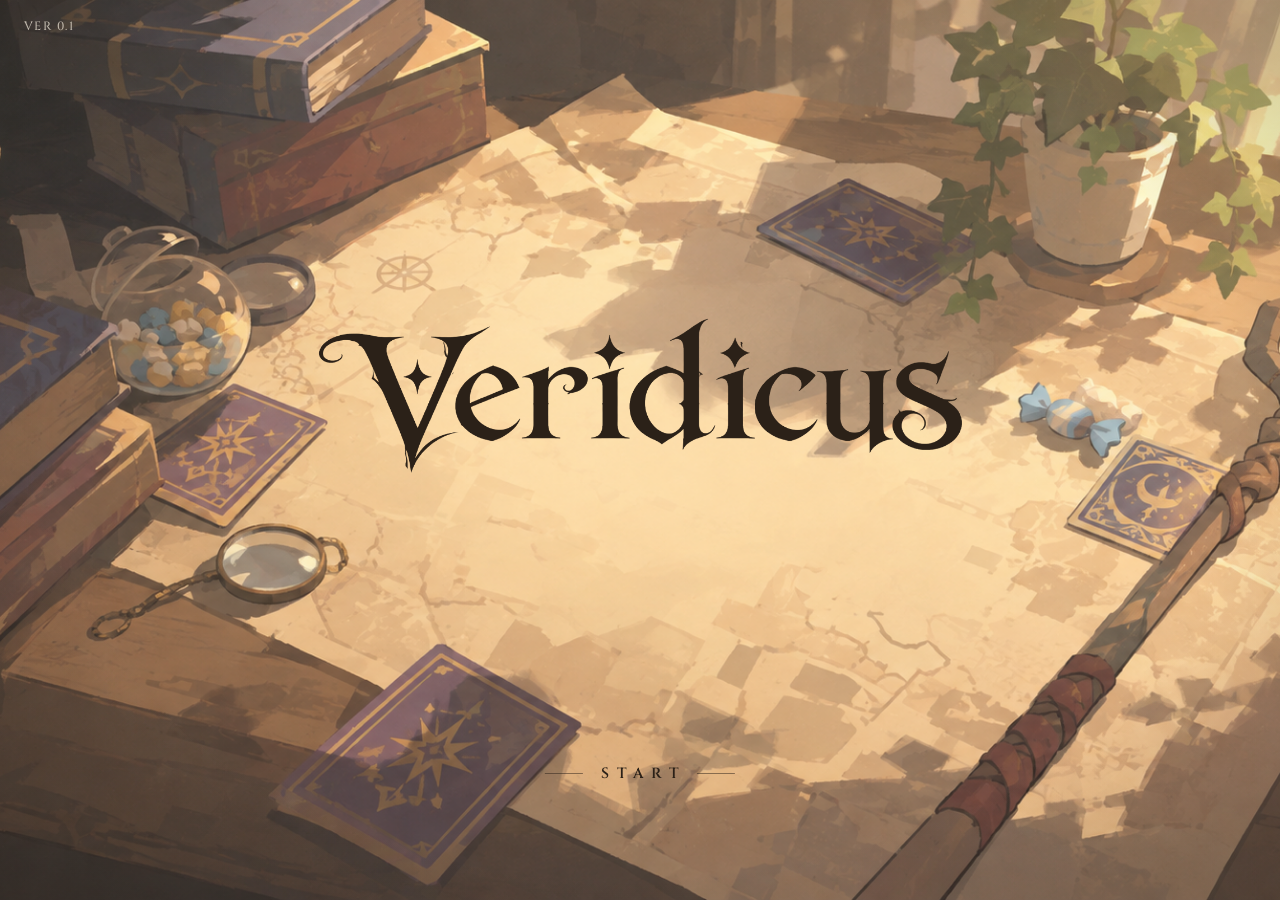
==== commit b0152cf9: "Add files via upload" ====
--- a/index.html
+++ b/index.html
@@ -3,66 +3,11 @@
 <head>
   <meta charset="UTF-8">
   <meta name="viewport" content="width=device-width, initial-scale=1.0">
-  <title>STORY MODE // AGENT LIST</title>
-  <link rel="preconnect" href="https://fonts.googleapis.com">
-  <link rel="stylesheet" href="https://fonts.googleapis.com/css2?family=Cinzel:wght@500;600;700;900&family=Noto+Serif+KR:wght@400;500;700;900&display=swap">
-  <link rel="stylesheet" href="css/base.css">
-  <link rel="stylesheet" href="css/select.css">
-  <link rel="stylesheet" href="css/story.css">
-  <link rel="stylesheet" href="css/formation.css">
-  <link rel="stylesheet" href="css/battle.css">
-  <link rel="stylesheet" href="css/theme.css">
-  <link rel="stylesheet" href="css/mobile.css">
+  <title>Veridicus</title>
+  <!-- 깃허브 페이지 첫 화면: 타이틀로 바로 이동 -->
+  <meta http-equiv="refresh" content="0; url=타이틀/index.html">
+  <script>location.replace('타이틀/index.html' + location.search);</script>
+  <style>html, body { margin: 0; height: 100%; background: #2a2017; }</style>
 </head>
-<body>
-  <!-- 1920 x 920 고정 캔버스 (기존 사이트와 동일한 기준 해상도 · 균일 스케일) -->
-  <div id="viewport">
-    <div id="stage" class="g-canvas">
-      <div id="screen-root"></div>
-      <div id="fx-root"></div>
-    </div>
-  </div>
-
-  <div class="g-rotate-notice">가로모드 화면에서 플레이해 주세요</div>
-  <div id="g-tooltip" class="g-tooltip" role="tooltip"></div>
-
-  <!-- 공통 SVG 심볼 -->
-  <svg width="0" height="0" style="position:absolute" aria-hidden="true">
-    <defs>
-      <g id="i-back" fill="none" stroke="currentColor" stroke-width="2.2" stroke-linejoin="miter"><path d="M16 4 7 12l9 8"/></g>
-      <g id="i-lock" fill="none" stroke="currentColor" stroke-width="2.2" stroke-linecap="square" stroke-linejoin="miter"><path d="M5.4 10.4h13.2v10.2H5.4z"/><path d="M8.4 10.4V7.2a3.6 3.6 0 0 1 7.2 0v3.2"/></g>
-      <g id="i-speed" fill="none" stroke="currentColor" stroke-width="2.2" stroke-linejoin="miter"><path d="M3 5l8 7-8 7z"/><path d="M12 5l8 7-8 7z"/></g>
-      <g id="i-auto" fill="none" stroke="currentColor" stroke-width="2.2" stroke-linejoin="miter"><path d="M20 12a8 8 0 1 1-2.3-5.6"/><path d="M20 3v5h-5"/></g>
-      <g id="i-swap" fill="none" stroke="currentColor" stroke-width="2.2" stroke-linejoin="miter"><path d="M4 8h14l-4-4"/><path d="M20 16H6l4 4"/></g>
-      <g id="i-pause" fill="none" stroke="currentColor" stroke-width="2.6"><path d="M9 5v14M15 5v14"/></g>
-      <g id="i-skip" fill="none" stroke="currentColor" stroke-width="2.2" stroke-linejoin="miter"><path d="M4 5l9 7-9 7z"/><path d="M18 5v14"/></g>
-      <g id="i-book" fill="none" stroke="currentColor" stroke-width="2" stroke-linejoin="round"><path d="M4 5.5C6.5 4 9.5 4 12 6c2.5-2 5.5-2 8-.5V19c-2.5-1.5-5.5-1.5-8 .5-2.5-2-5.5-2-8-.5z"/><path d="M12 6v13.5"/></g>
-      <g id="i-target" fill="none" stroke="currentColor" stroke-width="2"><circle cx="12" cy="12" r="8"/><path d="M12 1v5M12 18v5M1 12h5M18 12h5"/></g>
-    </defs>
-  </svg>
-
-  <!-- 데이터 (챕터·캐릭터 추가 시 이 파일들만 수정) -->
-  <script src="js/data/statuses.js"></script>
-  <script src="js/data/characters.js"></script>
-  <script src="js/data/enemies.js"></script>
-  <script src="js/data/stories.js"></script>
-  <script src="js/data/chapters.js"></script>
-  <!-- 코어 -->
-  <script src="js/core/util.js"></script>
-  <script src="js/core/art.js"></script>
-  <script src="js/core/save.js"></script>
-  <script src="js/core/tooltip.js"></script>
-  <script src="js/core/router.js"></script>
-  <!-- 시스템 (화면과 분리된 순수 게임 로직) -->
-  <script src="js/systems/battle-engine.js"></script>
-  <!-- 화면 -->
-  <script src="js/screens/chapter-select.js"></script>
-  <script src="js/screens/chapter-map.js"></script>
-  <script src="js/screens/story.js"></script>
-  <script src="js/screens/formation.js"></script>
-  <script src="js/screens/battle-fx.js"></script>
-  <script src="js/screens/battle-ui.js"></script>
-  <script src="js/screens/tutorial.js"></script>
-  <script src="js/main.js"></script>
-</body>
+<body></body>
 </html>
